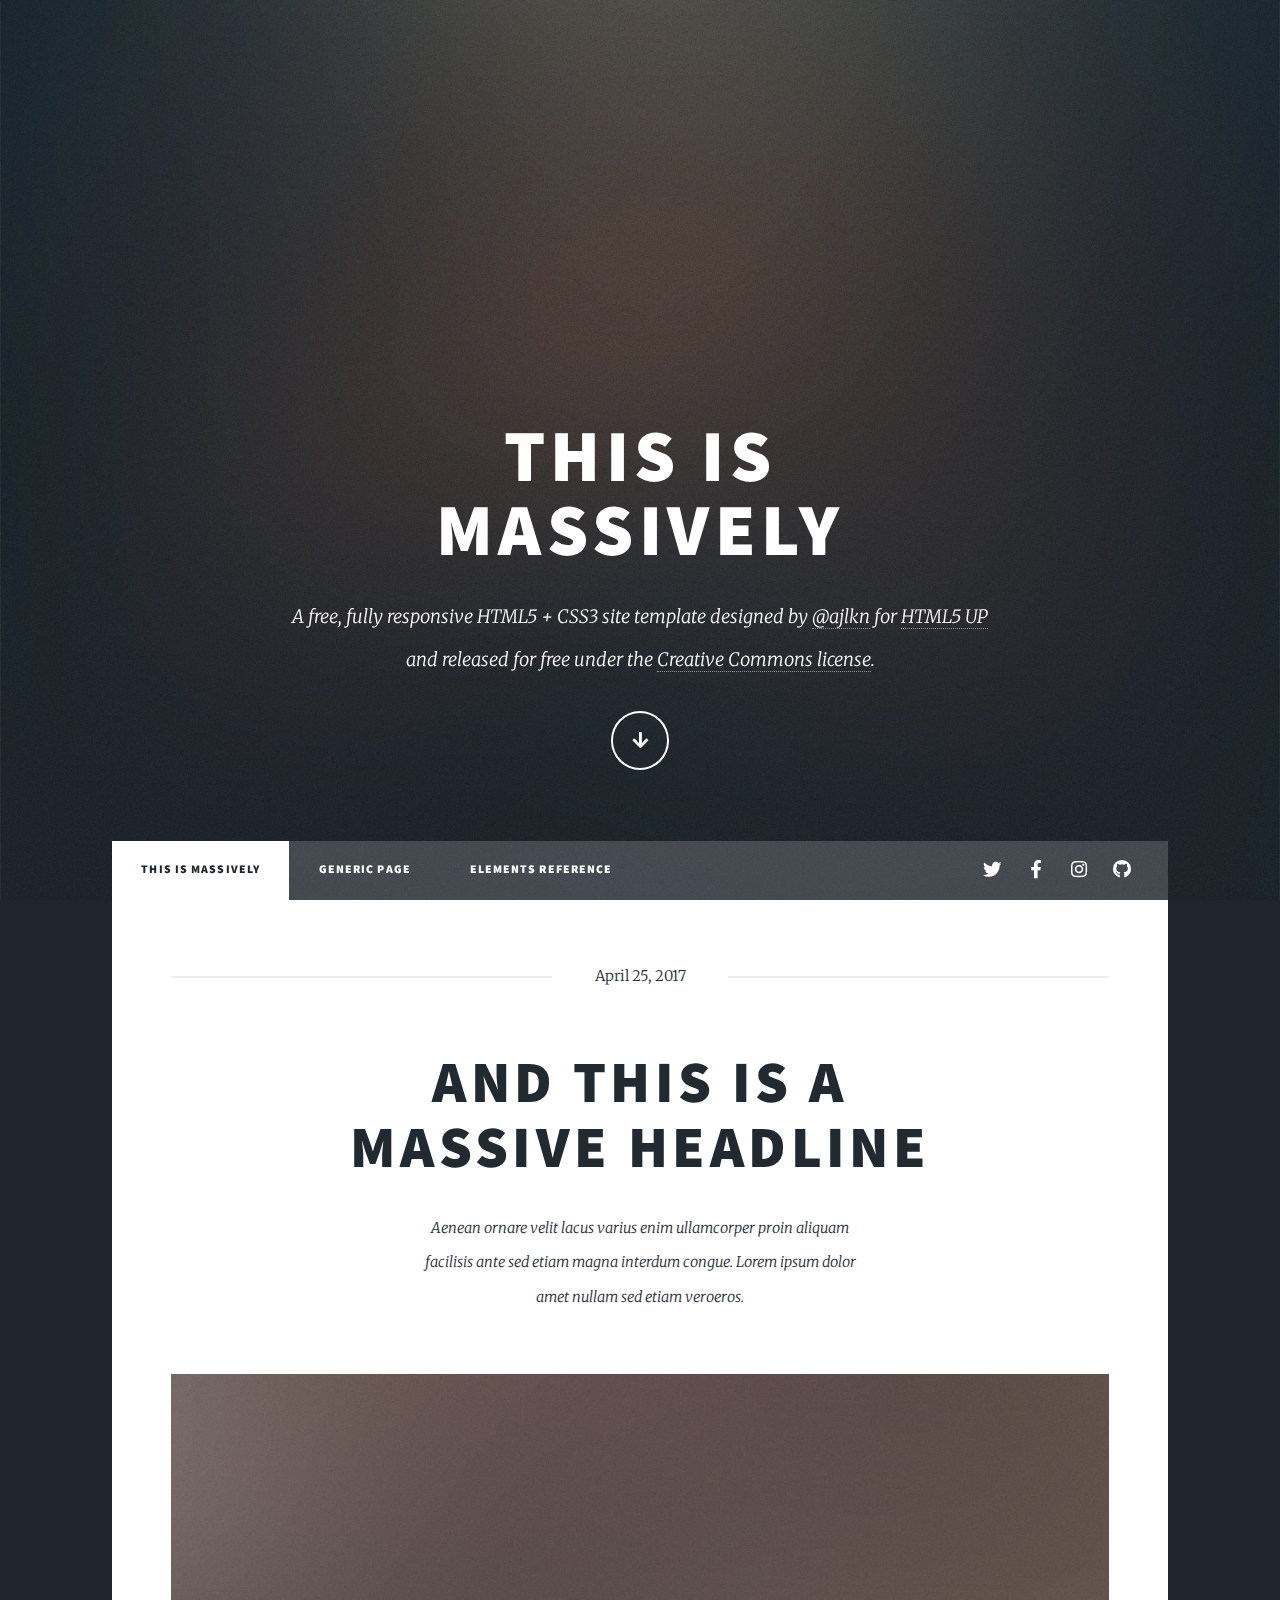
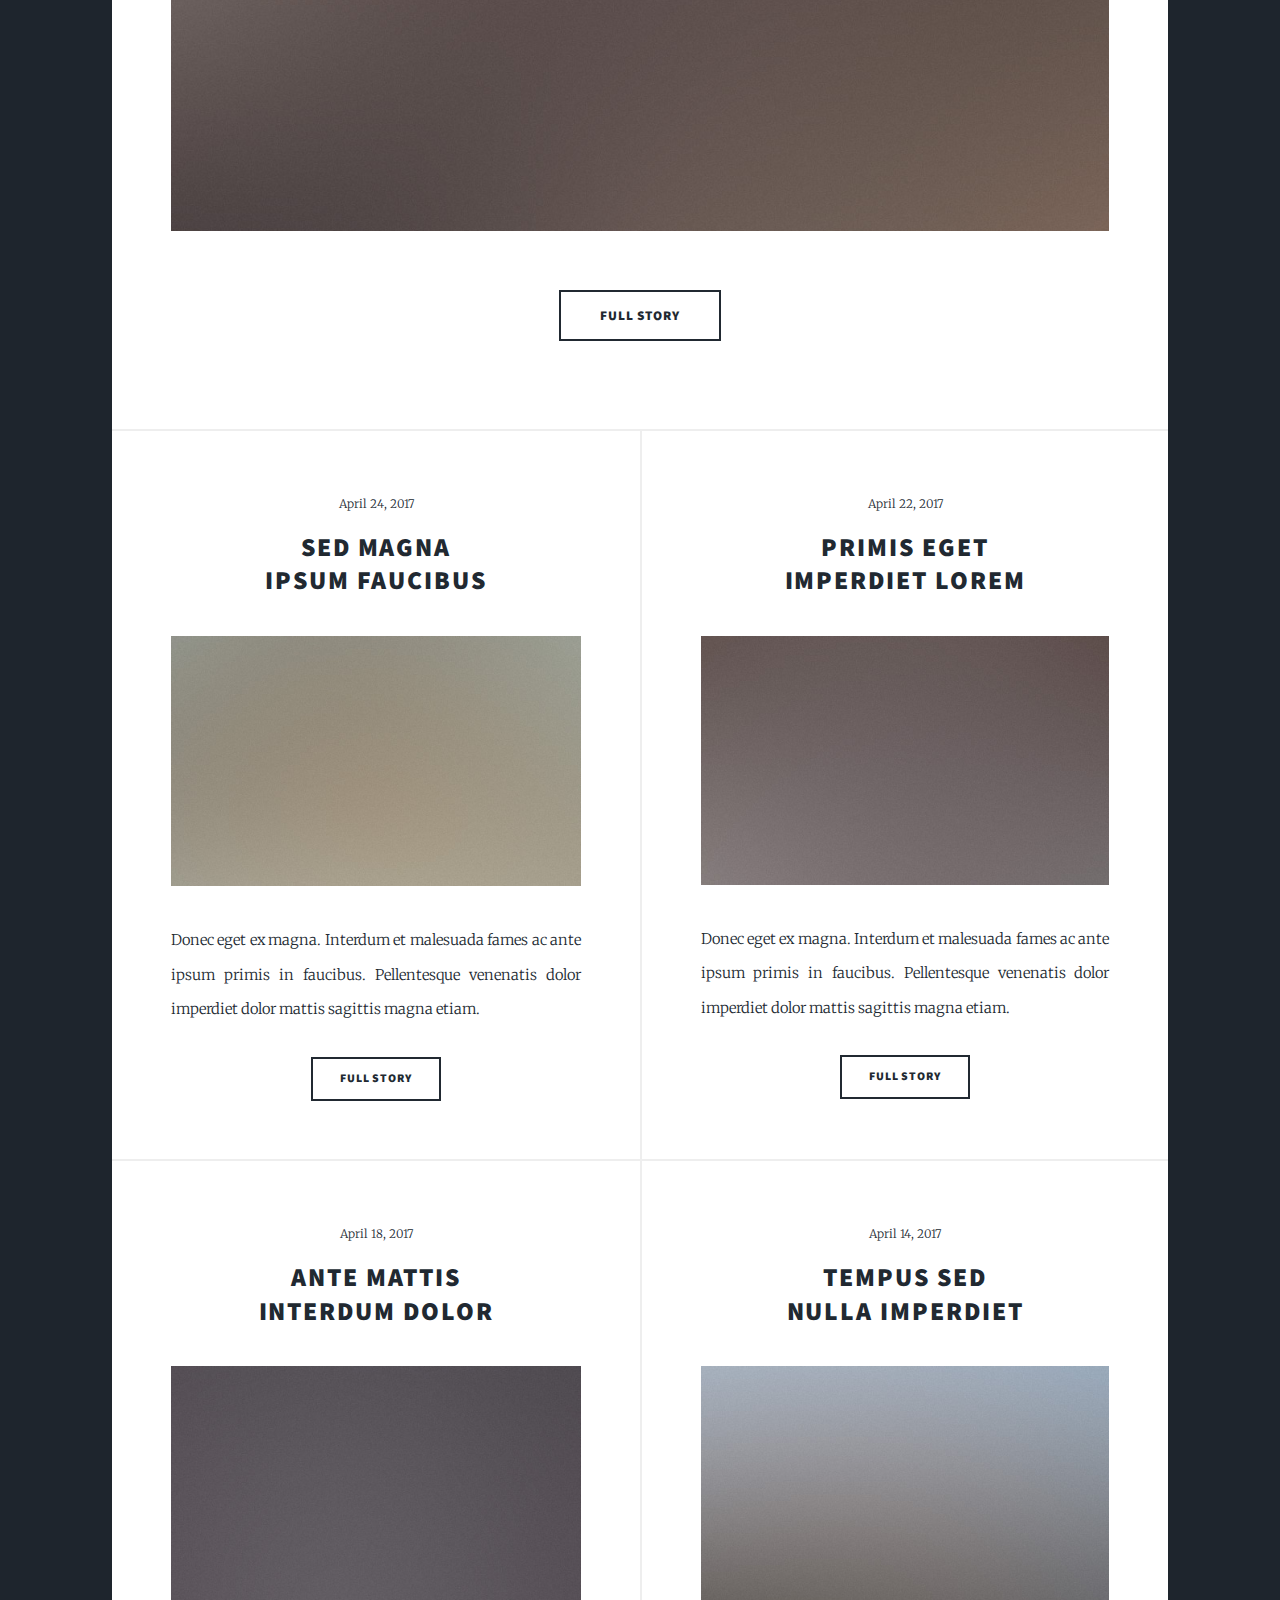
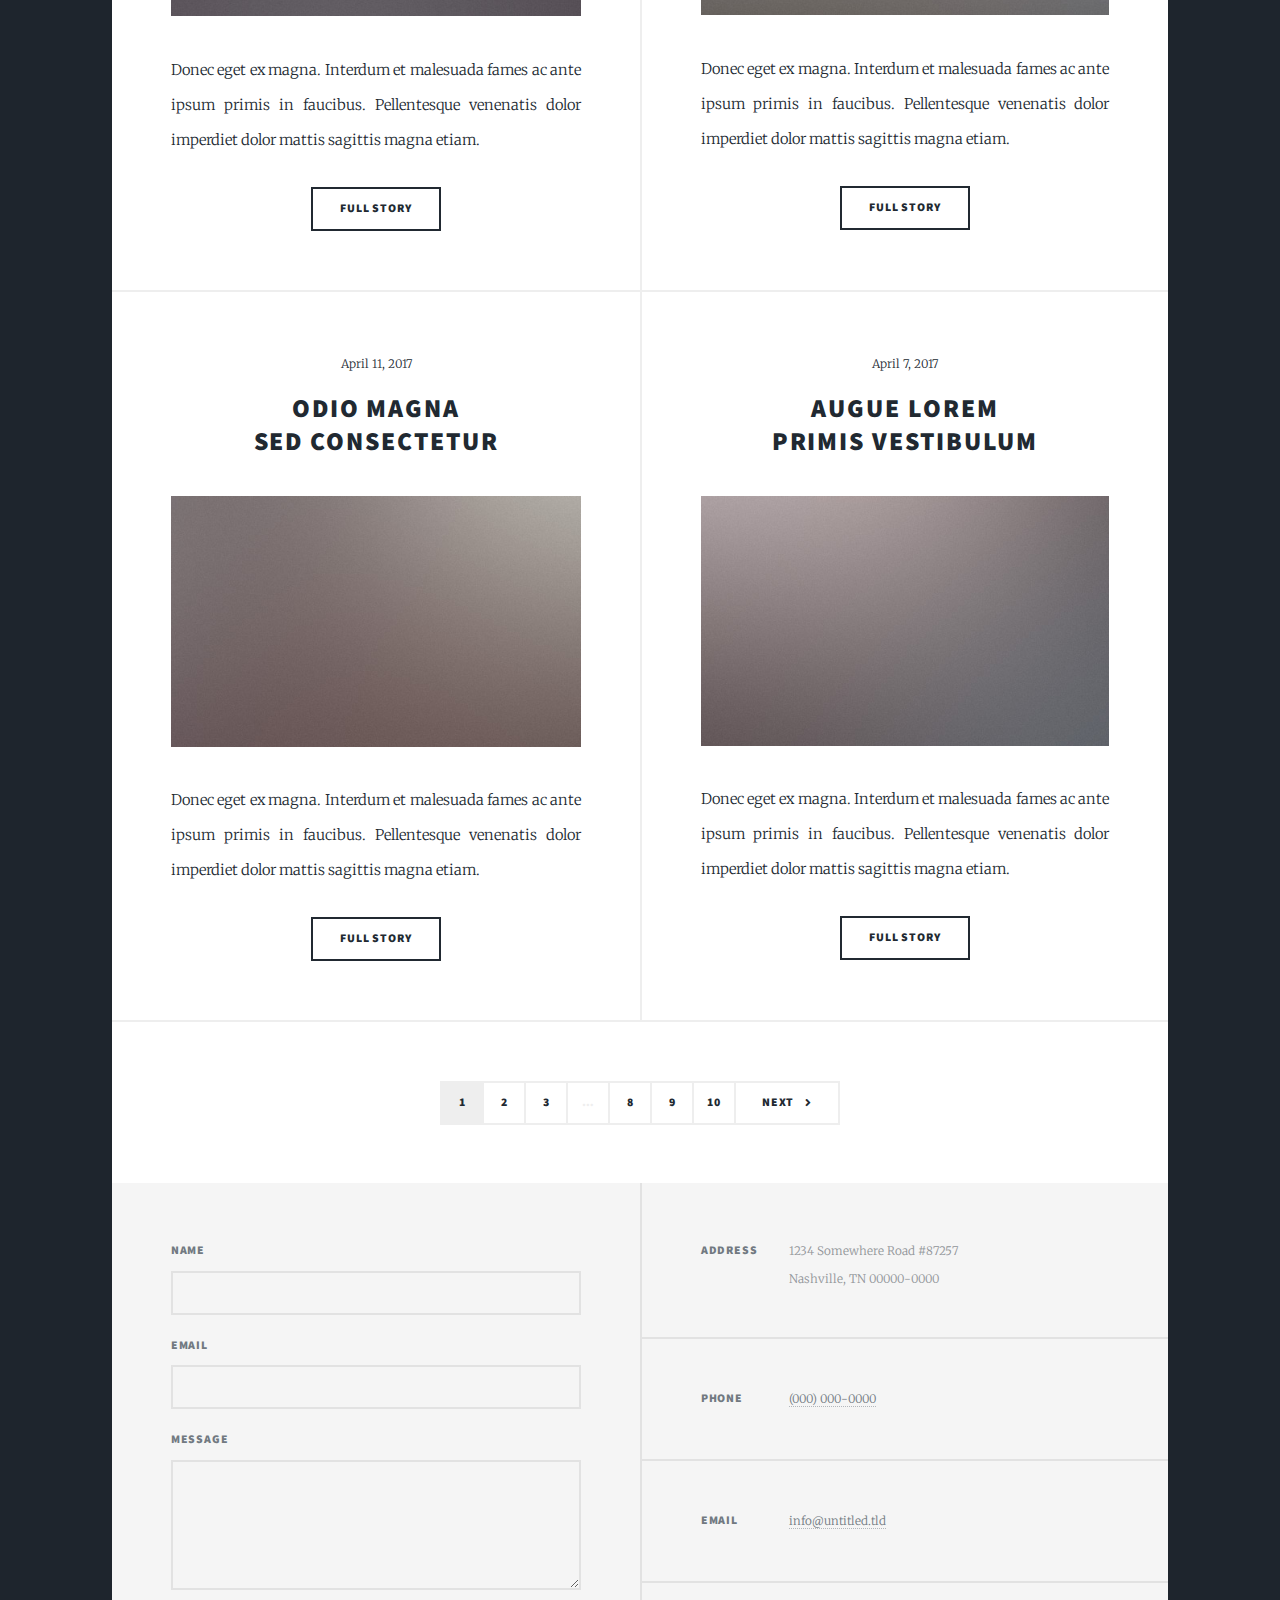
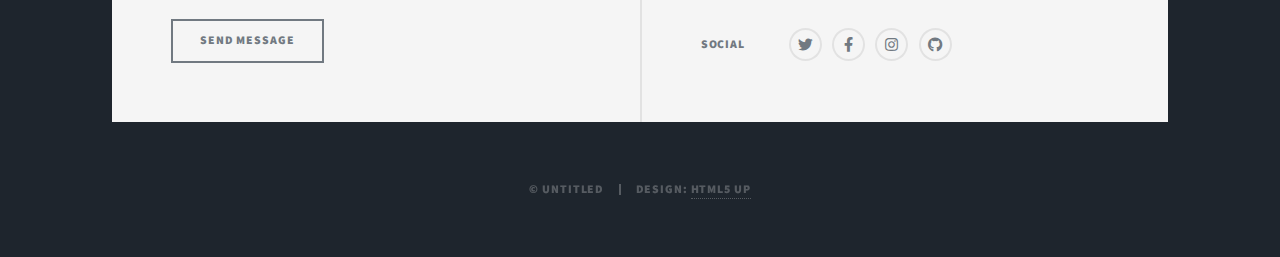
==== index.html @ 05b98ac4 "first commit" ====
<!DOCTYPE HTML>
<!--
	Massively by HTML5 UP
	html5up.net | @ajlkn
	Free for personal and commercial use under the CCA 3.0 license (html5up.net/license)
-->
<html>
	<head>
		<title>Massively by HTML5 UP</title>
		<meta charset="utf-8" />
		<meta name="viewport" content="width=device-width, initial-scale=1, user-scalable=no" />
		<link rel="stylesheet" href="assets/css/main.css" />
		<noscript><link rel="stylesheet" href="assets/css/noscript.css" /></noscript>
	</head>
	<body class="is-preload">

		<!-- Wrapper -->
			<div id="wrapper" class="fade-in">

				<!-- Intro -->
					<div id="intro">
						<h1>This is<br />
						Massively</h1>
						<p>A free, fully responsive HTML5 + CSS3 site template designed by <a href="https://twitter.com/ajlkn">@ajlkn</a> for <a href="https://html5up.net">HTML5 UP</a><br />
						and released for free under the <a href="https://html5up.net/license">Creative Commons license</a>.</p>
						<ul class="actions">
							<li><a href="#header" class="button icon solid solo fa-arrow-down scrolly">Continue</a></li>
						</ul>
					</div>

				<!-- Header -->
					<header id="header">
						<a href="index.html" class="logo">Massively</a>
					</header>

				<!-- Nav -->
					<nav id="nav">
						<ul class="links">
							<li class="active"><a href="index.html">This is Massively</a></li>
							<li><a href="generic.html">Generic Page</a></li>
							<li><a href="elements.html">Elements Reference</a></li>
						</ul>
						<ul class="icons">
							<li><a href="#" class="icon brands fa-twitter"><span class="label">Twitter</span></a></li>
							<li><a href="#" class="icon brands fa-facebook-f"><span class="label">Facebook</span></a></li>
							<li><a href="#" class="icon brands fa-instagram"><span class="label">Instagram</span></a></li>
							<li><a href="#" class="icon brands fa-github"><span class="label">GitHub</span></a></li>
						</ul>
					</nav>

				<!-- Main -->
					<div id="main">

						<!-- Featured Post -->
							<article class="post featured">
								<header class="major">
									<span class="date">April 25, 2017</span>
									<h2><a href="#">And this is a<br />
									massive headline</a></h2>
									<p>Aenean ornare velit lacus varius enim ullamcorper proin aliquam<br />
									facilisis ante sed etiam magna interdum congue. Lorem ipsum dolor<br />
									amet nullam sed etiam veroeros.</p>
								</header>
								<a href="#" class="image main"><img src="images/pic01.jpg" alt="" /></a>
								<ul class="actions special">
									<li><a href="#" class="button large">Full Story</a></li>
								</ul>
							</article>

						<!-- Posts -->
							<section class="posts">
								<article>
									<header>
										<span class="date">April 24, 2017</span>
										<h2><a href="#">Sed magna<br />
										ipsum faucibus</a></h2>
									</header>
									<a href="#" class="image fit"><img src="images/pic02.jpg" alt="" /></a>
									<p>Donec eget ex magna. Interdum et malesuada fames ac ante ipsum primis in faucibus. Pellentesque venenatis dolor imperdiet dolor mattis sagittis magna etiam.</p>
									<ul class="actions special">
										<li><a href="#" class="button">Full Story</a></li>
									</ul>
								</article>
								<article>
									<header>
										<span class="date">April 22, 2017</span>
										<h2><a href="#">Primis eget<br />
										imperdiet lorem</a></h2>
									</header>
									<a href="#" class="image fit"><img src="images/pic03.jpg" alt="" /></a>
									<p>Donec eget ex magna. Interdum et malesuada fames ac ante ipsum primis in faucibus. Pellentesque venenatis dolor imperdiet dolor mattis sagittis magna etiam.</p>
									<ul class="actions special">
										<li><a href="#" class="button">Full Story</a></li>
									</ul>
								</article>
								<article>
									<header>
										<span class="date">April 18, 2017</span>
										<h2><a href="#">Ante mattis<br />
										interdum dolor</a></h2>
									</header>
									<a href="#" class="image fit"><img src="images/pic04.jpg" alt="" /></a>
									<p>Donec eget ex magna. Interdum et malesuada fames ac ante ipsum primis in faucibus. Pellentesque venenatis dolor imperdiet dolor mattis sagittis magna etiam.</p>
									<ul class="actions special">
										<li><a href="#" class="button">Full Story</a></li>
									</ul>
								</article>
								<article>
									<header>
										<span class="date">April 14, 2017</span>
										<h2><a href="#">Tempus sed<br />
										nulla imperdiet</a></h2>
									</header>
									<a href="#" class="image fit"><img src="images/pic05.jpg" alt="" /></a>
									<p>Donec eget ex magna. Interdum et malesuada fames ac ante ipsum primis in faucibus. Pellentesque venenatis dolor imperdiet dolor mattis sagittis magna etiam.</p>
									<ul class="actions special">
										<li><a href="#" class="button">Full Story</a></li>
									</ul>
								</article>
								<article>
									<header>
										<span class="date">April 11, 2017</span>
										<h2><a href="#">Odio magna<br />
										sed consectetur</a></h2>
									</header>
									<a href="#" class="image fit"><img src="images/pic06.jpg" alt="" /></a>
									<p>Donec eget ex magna. Interdum et malesuada fames ac ante ipsum primis in faucibus. Pellentesque venenatis dolor imperdiet dolor mattis sagittis magna etiam.</p>
									<ul class="actions special">
										<li><a href="#" class="button">Full Story</a></li>
									</ul>
								</article>
								<article>
									<header>
										<span class="date">April 7, 2017</span>
										<h2><a href="#">Augue lorem<br />
										primis vestibulum</a></h2>
									</header>
									<a href="#" class="image fit"><img src="images/pic07.jpg" alt="" /></a>
									<p>Donec eget ex magna. Interdum et malesuada fames ac ante ipsum primis in faucibus. Pellentesque venenatis dolor imperdiet dolor mattis sagittis magna etiam.</p>
									<ul class="actions special">
										<li><a href="#" class="button">Full Story</a></li>
									</ul>
								</article>
							</section>

						<!-- Footer -->
							<footer>
								<div class="pagination">
									<!--<a href="#" class="previous">Prev</a>-->
									<a href="#" class="page active">1</a>
									<a href="#" class="page">2</a>
									<a href="#" class="page">3</a>
									<span class="extra">&hellip;</span>
									<a href="#" class="page">8</a>
									<a href="#" class="page">9</a>
									<a href="#" class="page">10</a>
									<a href="#" class="next">Next</a>
								</div>
							</footer>

					</div>

				<!-- Footer -->
					<footer id="footer">
						<section>
							<form method="post" action="#">
								<div class="fields">
									<div class="field">
										<label for="name">Name</label>
										<input type="text" name="name" id="name" />
									</div>
									<div class="field">
										<label for="email">Email</label>
										<input type="text" name="email" id="email" />
									</div>
									<div class="field">
										<label for="message">Message</label>
										<textarea name="message" id="message" rows="3"></textarea>
									</div>
								</div>
								<ul class="actions">
									<li><input type="submit" value="Send Message" /></li>
								</ul>
							</form>
						</section>
						<section class="split contact">
							<section class="alt">
								<h3>Address</h3>
								<p>1234 Somewhere Road #87257<br />
								Nashville, TN 00000-0000</p>
							</section>
							<section>
								<h3>Phone</h3>
								<p><a href="#">(000) 000-0000</a></p>
							</section>
							<section>
								<h3>Email</h3>
								<p><a href="#">info@untitled.tld</a></p>
							</section>
							<section>
								<h3>Social</h3>
								<ul class="icons alt">
									<li><a href="#" class="icon brands alt fa-twitter"><span class="label">Twitter</span></a></li>
									<li><a href="#" class="icon brands alt fa-facebook-f"><span class="label">Facebook</span></a></li>
									<li><a href="#" class="icon brands alt fa-instagram"><span class="label">Instagram</span></a></li>
									<li><a href="#" class="icon brands alt fa-github"><span class="label">GitHub</span></a></li>
								</ul>
							</section>
						</section>
					</footer>

				<!-- Copyright -->
					<div id="copyright">
						<ul><li>&copy; Untitled</li><li>Design: <a href="https://html5up.net">HTML5 UP</a></li></ul>
					</div>

			</div>

		<!-- Scripts -->
			<script src="assets/js/jquery.min.js"></script>
			<script src="assets/js/jquery.scrollex.min.js"></script>
			<script src="assets/js/jquery.scrolly.min.js"></script>
			<script src="assets/js/browser.min.js"></script>
			<script src="assets/js/breakpoints.min.js"></script>
			<script src="assets/js/util.js"></script>
			<script src="assets/js/main.js"></script>

	</body>
</html>
---- assets/css/main.css ----
@import url(fontawesome-all.min.css);
@import url("https://fonts.googleapis.com/css?family=Merriweather:300,700,300italic,700italic|Source+Sans+Pro:900");

/*
	Massively by HTML5 UP
	html5up.net | @ajlkn
	Free for personal and commercial use under the CCA 3.0 license (html5up.net/license)
*/

html, body, div, span, applet, object,
iframe, h1, h2, h3, h4, h5, h6, p, blockquote,
pre, a, abbr, acronym, address, big, cite,
code, del, dfn, em, img, ins, kbd, q, s, samp,
small, strike, strong, sub, sup, tt, var, b,
u, i, center, dl, dt, dd, ol, ul, li, fieldset,
form, label, legend, table, caption, tbody,
tfoot, thead, tr, th, td, article, aside,
canvas, details, embed, figure, figcaption,
footer, header, hgroup, menu, nav, output, ruby,
section, summary, time, mark, audio, video {
	margin: 0;
	padding: 0;
	border: 0;
	font-size: 100%;
	font: inherit;
	vertical-align: baseline;}

article, aside, details, figcaption, figure,
footer, header, hgroup, menu, nav, section {
	display: block;}

body {
	line-height: 1;
}

ol, ul {
	list-style: none;
}

blockquote, q {
	quotes: none;
}

	blockquote:before, blockquote:after, q:before, q:after {
		content: '';
		content: none;
	}

table {
	border-collapse: collapse;
	border-spacing: 0;
}

body {
	-webkit-text-size-adjust: none;
}

mark {
	background-color: transparent;
	color: inherit;
}

input::-moz-focus-inner {
	border: 0;
	padding: 0;
}

input, select, textarea {
	-moz-appearance: none;
	-webkit-appearance: none;
	-ms-appearance: none;
	appearance: none;
}

/* Basic */

	@-ms-viewport {
		width: device-width;
	}

	body {
		-ms-overflow-style: scrollbar;
	}

	@media screen and (max-width: 480px) {

		html, body {
			min-width: 320px;
		}

	}

	html {
		box-sizing: border-box;
	}

	*, *:before, *:after {
		box-sizing: inherit;
	}

	body {
		background-color: #1e252d;
	}

		body.is-preload *, body.is-preload *:before, body.is-preload *:after {
			-moz-animation: none !important;
			-webkit-animation: none !important;
			-ms-animation: none !important;
			animation: none !important;
			-moz-transition: none !important;
			-webkit-transition: none !important;
			-ms-transition: none !important;
			transition: none !important;
		}

/* Type */

	html {
		font-size: 16pt;
	}

		@media screen and (max-width: 1680px) {

			html {
				font-size: 12pt;
			}

		}

		@media screen and (max-width: 1280px) {

			html {
				font-size: 11pt;
			}

		}

		@media screen and (max-width: 360px) {

			html {
				font-size: 10pt;
			}

		}

	body {
		color: #212931;
	}

	body, input, select, textarea {
		font-family: "Merriweather", Georgia, serif;
		font-weight: 300;
		font-size: 1rem;
		line-height: 2.375;
	}

	a {
		-moz-transition: color 0.2s ease-in-out, background-color 0.2s ease-in-out, border-color 0.2s ease-in-out, box-shadow 0.2s ease-in-out;
		-webkit-transition: color 0.2s ease-in-out, background-color 0.2s ease-in-out, border-color 0.2s ease-in-out, box-shadow 0.2s ease-in-out;
		-ms-transition: color 0.2s ease-in-out, background-color 0.2s ease-in-out, border-color 0.2s ease-in-out, box-shadow 0.2s ease-in-out;
		transition: color 0.2s ease-in-out, background-color 0.2s ease-in-out, border-color 0.2s ease-in-out, box-shadow 0.2s ease-in-out;
		border-bottom: dotted 1px;
		text-decoration: none;
	}

		a:hover {
			border-bottom-color: transparent;
		}

	strong, b {
		font-weight: 600;
	}

	em, i {
		font-style: italic;
	}

	p {
		text-align: justify;
		margin: 0 0 2rem 0;
	}

	h1, h2, h3, h4, h5, h6 {
		font-family: "Source Sans Pro", Helvetica, sans-serif;
		font-weight: 900;
		line-height: 1.5;
		letter-spacing: 0.075em;
		text-transform: uppercase;
		margin: 0 0 1rem 0;
	}

		h1 a, h2 a, h3 a, h4 a, h5 a, h6 a {
			border-bottom: 0;
			color: inherit;
			text-decoration: none;
		}

	h1 {
		font-size: 4rem;
		line-height: 1.1;
		margin: 0 0 2rem 0;
	}

	h2 {
		font-size: 1.75rem;
		line-height: 1.3;
		margin: 0 0 1.5rem 0;
	}

	h3 {
		font-size: 1.25rem;
		margin: 0 0 1.5rem 0;
	}

	h4 {
		font-size: 1rem;
	}

	h5 {
		font-size: 0.9rem;
	}

	h6 {
		font-size: 0.8rem;
	}

	sub {
		font-size: 0.8rem;
		position: relative;
		top: 0.5rem;
	}

	sup {
		font-size: 0.8rem;
		position: relative;
		top: -0.5rem;
	}

	blockquote {
		border-left: solid 4px;
		font-style: italic;
		margin: 0 0 2rem 0;
		padding: 0.5rem 0 0.5rem 2rem;
	}

	code {
		border: solid 2px;
		font-family: "Courier New", monospace;
		font-size: 0.9rem;
		margin: 0 0.25rem;
		padding: 0.25rem 0.65rem;
	}

	pre {
		-webkit-overflow-scrolling: touch;
		font-family: "Courier New", monospace;
		font-size: 0.9rem;
		margin: 0 0 2rem 0;
	}

		pre code {
			display: block;
			line-height: 1.75;
			padding: 1rem 1.5rem;
			overflow-x: auto;
		}

	hr {
		border: 0;
		border-bottom: solid 2px;
		margin: 3rem 0;
	}

		hr.major {
			margin: 5rem 0;
		}

	.align-left {
		text-align: left;
	}

	.align-center {
		text-align: center;
	}

	.align-right {
		text-align: right;
	}

	input, select, textarea {
		color: #212931;
	}

	a {
		color: #212931;
		border-bottom-color: rgba(33, 41, 49, 0.5);
	}

		a:hover {
			border-bottom-color: transparent;
			color: #18bfef !important;
		}

	strong, b {
		color: #212931;
	}

	h1, h2, h3, h4, h5, h6 {
		color: #212931;
	}

	blockquote {
		border-left-color: #eeeeee;
	}

	code {
		background: rgba(220, 220, 220, 0.25);
		border-color: #eeeeee;
	}

	hr {
		border-bottom-color: #eeeeee;
	}

/* Row */

	.row {
		display: flex;
		flex-wrap: wrap;
		box-sizing: border-box;
		align-items: stretch;
	}

		.row > * {
			box-sizing: border-box;
		}

		.row.gtr-uniform > * > :last-child {
			margin-bottom: 0;
		}

		.row.aln-left {
			justify-content: flex-start;
		}

		.row.aln-center {
			justify-content: center;
		}

		.row.aln-right {
			justify-content: flex-end;
		}

		.row.aln-top {
			align-items: flex-start;
		}

		.row.aln-middle {
			align-items: center;
		}

		.row.aln-bottom {
			align-items: flex-end;
		}

		.row > .imp {
			order: -1;
		}

		.row > .col-1 {
			width: 8.33333%;
		}

		.row > .off-1 {
			margin-left: 8.33333%;
		}

		.row > .col-2 {
			width: 16.66667%;
		}

		.row > .off-2 {
			margin-left: 16.66667%;
		}

		.row > .col-3 {
			width: 25%;
		}

		.row > .off-3 {
			margin-left: 25%;
		}

		.row > .col-4 {
			width: 33.33333%;
		}

		.row > .off-4 {
			margin-left: 33.33333%;
		}

		.row > .col-5 {
			width: 41.66667%;
		}

		.row > .off-5 {
			margin-left: 41.66667%;
		}

		.row > .col-6 {
			width: 50%;
		}

		.row > .off-6 {
			margin-left: 50%;
		}

		.row > .col-7 {
			width: 58.33333%;
		}

		.row > .off-7 {
			margin-left: 58.33333%;
		}

		.row > .col-8 {
			width: 66.66667%;
		}

		.row > .off-8 {
			margin-left: 66.66667%;
		}

		.row > .col-9 {
			width: 75%;
		}

		.row > .off-9 {
			margin-left: 75%;
		}

		.row > .col-10 {
			width: 83.33333%;
		}

		.row > .off-10 {
			margin-left: 83.33333%;
		}

		.row > .col-11 {
			width: 91.66667%;
		}

		.row > .off-11 {
			margin-left: 91.66667%;
		}

		.row > .col-12 {
			width: 100%;
		}

		.row > .off-12 {
			margin-left: 100%;
		}

		.row.gtr-0 {
			margin-top: 0;
			margin-left: 0rem;
		}

			.row.gtr-0 > * {
				padding: 0 0 0 0rem;
			}

			.row.gtr-0.gtr-uniform {
				margin-top: 0rem;
			}

				.row.gtr-0.gtr-uniform > * {
					padding-top: 0rem;
				}

		.row.gtr-25 {
			margin-top: 0;
			margin-left: -0.375rem;
		}

			.row.gtr-25 > * {
				padding: 0 0 0 0.375rem;
			}

			.row.gtr-25.gtr-uniform {
				margin-top: -0.375rem;
			}

				.row.gtr-25.gtr-uniform > * {
					padding-top: 0.375rem;
				}

		.row.gtr-50 {
			margin-top: 0;
			margin-left: -0.75rem;
		}

			.row.gtr-50 > * {
				padding: 0 0 0 0.75rem;
			}

			.row.gtr-50.gtr-uniform {
				margin-top: -0.75rem;
			}

				.row.gtr-50.gtr-uniform > * {
					padding-top: 0.75rem;
				}

		.row {
			margin-top: 0;
			margin-left: -1.5rem;
		}

			.row > * {
				padding: 0 0 0 1.5rem;
			}

			.row.gtr-uniform {
				margin-top: -1.5rem;
			}

				.row.gtr-uniform > * {
					padding-top: 1.5rem;
				}

		.row.gtr-150 {
			margin-top: 0;
			margin-left: -2.25rem;
		}

			.row.gtr-150 > * {
				padding: 0 0 0 2.25rem;
			}

			.row.gtr-150.gtr-uniform {
				margin-top: -2.25rem;
			}

				.row.gtr-150.gtr-uniform > * {
					padding-top: 2.25rem;
				}

		.row.gtr-200 {
			margin-top: 0;
			margin-left: -3rem;
		}

			.row.gtr-200 > * {
				padding: 0 0 0 3rem;
			}

			.row.gtr-200.gtr-uniform {
				margin-top: -3rem;
			}

				.row.gtr-200.gtr-uniform > * {
					padding-top: 3rem;
				}

		@media screen and (max-width: 1680px) {

			.row {
				display: flex;
				flex-wrap: wrap;
				box-sizing: border-box;
				align-items: stretch;
			}

				.row > * {
					box-sizing: border-box;
				}

				.row.gtr-uniform > * > :last-child {
					margin-bottom: 0;
				}

				.row.aln-left {
					justify-content: flex-start;
				}

				.row.aln-center {
					justify-content: center;
				}

				.row.aln-right {
					justify-content: flex-end;
				}

				.row.aln-top {
					align-items: flex-start;
				}

				.row.aln-middle {
					align-items: center;
				}

				.row.aln-bottom {
					align-items: flex-end;
				}

				.row > .imp-xlarge {
					order: -1;
				}

				.row > .col-1-xlarge {
					width: 8.33333%;
				}

				.row > .off-1-xlarge {
					margin-left: 8.33333%;
				}

				.row > .col-2-xlarge {
					width: 16.66667%;
				}

				.row > .off-2-xlarge {
					margin-left: 16.66667%;
				}

				.row > .col-3-xlarge {
					width: 25%;
				}

				.row > .off-3-xlarge {
					margin-left: 25%;
				}

				.row > .col-4-xlarge {
					width: 33.33333%;
				}

				.row > .off-4-xlarge {
					margin-left: 33.33333%;
				}

				.row > .col-5-xlarge {
					width: 41.66667%;
				}

				.row > .off-5-xlarge {
					margin-left: 41.66667%;
				}

				.row > .col-6-xlarge {
					width: 50%;
				}

				.row > .off-6-xlarge {
					margin-left: 50%;
				}

				.row > .col-7-xlarge {
					width: 58.33333%;
				}

				.row > .off-7-xlarge {
					margin-left: 58.33333%;
				}

				.row > .col-8-xlarge {
					width: 66.66667%;
				}

				.row > .off-8-xlarge {
					margin-left: 66.66667%;
				}

				.row > .col-9-xlarge {
					width: 75%;
				}

				.row > .off-9-xlarge {
					margin-left: 75%;
				}

				.row > .col-10-xlarge {
					width: 83.33333%;
				}

				.row > .off-10-xlarge {
					margin-left: 83.33333%;
				}

				.row > .col-11-xlarge {
					width: 91.66667%;
				}

				.row > .off-11-xlarge {
					margin-left: 91.66667%;
				}

				.row > .col-12-xlarge {
					width: 100%;
				}

				.row > .off-12-xlarge {
					margin-left: 100%;
				}

				.row.gtr-0 {
					margin-top: 0;
					margin-left: 0rem;
				}

					.row.gtr-0 > * {
						padding: 0 0 0 0rem;
					}

					.row.gtr-0.gtr-uniform {
						margin-top: 0rem;
					}

						.row.gtr-0.gtr-uniform > * {
							padding-top: 0rem;
						}

				.row.gtr-25 {
					margin-top: 0;
					margin-left: -0.375rem;
				}

					.row.gtr-25 > * {
						padding: 0 0 0 0.375rem;
					}

					.row.gtr-25.gtr-uniform {
						margin-top: -0.375rem;
					}

						.row.gtr-25.gtr-uniform > * {
							padding-top: 0.375rem;
						}

				.row.gtr-50 {
					margin-top: 0;
					margin-left: -0.75rem;
				}

					.row.gtr-50 > * {
						padding: 0 0 0 0.75rem;
					}

					.row.gtr-50.gtr-uniform {
						margin-top: -0.75rem;
					}

						.row.gtr-50.gtr-uniform > * {
							padding-top: 0.75rem;
						}

				.row {
					margin-top: 0;
					margin-left: -1.5rem;
				}

					.row > * {
						padding: 0 0 0 1.5rem;
					}

					.row.gtr-uniform {
						margin-top: -1.5rem;
					}

						.row.gtr-uniform > * {
							padding-top: 1.5rem;
						}

				.row.gtr-150 {
					margin-top: 0;
					margin-left: -2.25rem;
				}

					.row.gtr-150 > * {
						padding: 0 0 0 2.25rem;
					}

					.row.gtr-150.gtr-uniform {
						margin-top: -2.25rem;
					}

						.row.gtr-150.gtr-uniform > * {
							padding-top: 2.25rem;
						}

				.row.gtr-200 {
					margin-top: 0;
					margin-left: -3rem;
				}

					.row.gtr-200 > * {
						padding: 0 0 0 3rem;
					}

					.row.gtr-200.gtr-uniform {
						margin-top: -3rem;
					}

						.row.gtr-200.gtr-uniform > * {
							padding-top: 3rem;
						}

		}

		@media screen and (max-width: 1280px) {

			.row {
				display: flex;
				flex-wrap: wrap;
				box-sizing: border-box;
				align-items: stretch;
			}

				.row > * {
					box-sizing: border-box;
				}

				.row.gtr-uniform > * > :last-child {
					margin-bottom: 0;
				}

				.row.aln-left {
					justify-content: flex-start;
				}

				.row.aln-center {
					justify-content: center;
				}

				.row.aln-right {
					justify-content: flex-end;
				}

				.row.aln-top {
					align-items: flex-start;
				}

				.row.aln-middle {
					align-items: center;
				}

				.row.aln-bottom {
					align-items: flex-end;
				}

				.row > .imp-large {
					order: -1;
				}

				.row > .col-1-large {
					width: 8.33333%;
				}

				.row > .off-1-large {
					margin-left: 8.33333%;
				}

				.row > .col-2-large {
					width: 16.66667%;
				}

				.row > .off-2-large {
					margin-left: 16.66667%;
				}

				.row > .col-3-large {
					width: 25%;
				}

				.row > .off-3-large {
					margin-left: 25%;
				}

				.row > .col-4-large {
					width: 33.33333%;
				}

				.row > .off-4-large {
					margin-left: 33.33333%;
				}

				.row > .col-5-large {
					width: 41.66667%;
				}

				.row > .off-5-large {
					margin-left: 41.66667%;
				}

				.row > .col-6-large {
					width: 50%;
				}

				.row > .off-6-large {
					margin-left: 50%;
				}

				.row > .col-7-large {
					width: 58.33333%;
				}

				.row > .off-7-large {
					margin-left: 58.33333%;
				}

				.row > .col-8-large {
					width: 66.66667%;
				}

				.row > .off-8-large {
					margin-left: 66.66667%;
				}

				.row > .col-9-large {
					width: 75%;
				}

				.row > .off-9-large {
					margin-left: 75%;
				}

				.row > .col-10-large {
					width: 83.33333%;
				}

				.row > .off-10-large {
					margin-left: 83.33333%;
				}

				.row > .col-11-large {
					width: 91.66667%;
				}

				.row > .off-11-large {
					margin-left: 91.66667%;
				}

				.row > .col-12-large {
					width: 100%;
				}

				.row > .off-12-large {
					margin-left: 100%;
				}

				.row.gtr-0 {
					margin-top: 0;
					margin-left: 0rem;
				}

					.row.gtr-0 > * {
						padding: 0 0 0 0rem;
					}

					.row.gtr-0.gtr-uniform {
						margin-top: 0rem;
					}

						.row.gtr-0.gtr-uniform > * {
							padding-top: 0rem;
						}

				.row.gtr-25 {
					margin-top: 0;
					margin-left: -0.375rem;
				}

					.row.gtr-25 > * {
						padding: 0 0 0 0.375rem;
					}

					.row.gtr-25.gtr-uniform {
						margin-top: -0.375rem;
					}

						.row.gtr-25.gtr-uniform > * {
							padding-top: 0.375rem;
						}

				.row.gtr-50 {
					margin-top: 0;
					margin-left: -0.75rem;
				}

					.row.gtr-50 > * {
						padding: 0 0 0 0.75rem;
					}

					.row.gtr-50.gtr-uniform {
						margin-top: -0.75rem;
					}

						.row.gtr-50.gtr-uniform > * {
							padding-top: 0.75rem;
						}

				.row {
					margin-top: 0;
					margin-left: -1.5rem;
				}

					.row > * {
						padding: 0 0 0 1.5rem;
					}

					.row.gtr-uniform {
						margin-top: -1.5rem;
					}

						.row.gtr-uniform > * {
							padding-top: 1.5rem;
						}

				.row.gtr-150 {
					margin-top: 0;
					margin-left: -2.25rem;
				}

					.row.gtr-150 > * {
						padding: 0 0 0 2.25rem;
					}

					.row.gtr-150.gtr-uniform {
						margin-top: -2.25rem;
					}

						.row.gtr-150.gtr-uniform > * {
							padding-top: 2.25rem;
						}

				.row.gtr-200 {
					margin-top: 0;
					margin-left: -3rem;
				}

					.row.gtr-200 > * {
						padding: 0 0 0 3rem;
					}

					.row.gtr-200.gtr-uniform {
						margin-top: -3rem;
					}

						.row.gtr-200.gtr-uniform > * {
							padding-top: 3rem;
						}

		}

		@media screen and (max-width: 980px) {

			.row {
				display: flex;
				flex-wrap: wrap;
				box-sizing: border-box;
				align-items: stretch;
			}

				.row > * {
					box-sizing: border-box;
				}

				.row.gtr-uniform > * > :last-child {
					margin-bottom: 0;
				}

				.row.aln-left {
					justify-content: flex-start;
				}

				.row.aln-center {
					justify-content: center;
				}

				.row.aln-right {
					justify-content: flex-end;
				}

				.row.aln-top {
					align-items: flex-start;
				}

				.row.aln-middle {
					align-items: center;
				}

				.row.aln-bottom {
					align-items: flex-end;
				}

				.row > .imp-medium {
					order: -1;
				}

				.row > .col-1-medium {
					width: 8.33333%;
				}

				.row > .off-1-medium {
					margin-left: 8.33333%;
				}

				.row > .col-2-medium {
					width: 16.66667%;
				}

				.row > .off-2-medium {
					margin-left: 16.66667%;
				}

				.row > .col-3-medium {
					width: 25%;
				}

				.row > .off-3-medium {
					margin-left: 25%;
				}

				.row > .col-4-medium {
					width: 33.33333%;
				}

				.row > .off-4-medium {
					margin-left: 33.33333%;
				}

				.row > .col-5-medium {
					width: 41.66667%;
				}

				.row > .off-5-medium {
					margin-left: 41.66667%;
				}

				.row > .col-6-medium {
					width: 50%;
				}

				.row > .off-6-medium {
					margin-left: 50%;
				}

				.row > .col-7-medium {
					width: 58.33333%;
				}

				.row > .off-7-medium {
					margin-left: 58.33333%;
				}

				.row > .col-8-medium {
					width: 66.66667%;
				}

				.row > .off-8-medium {
					margin-left: 66.66667%;
				}

				.row > .col-9-medium {
					width: 75%;
				}

				.row > .off-9-medium {
					margin-left: 75%;
				}

				.row > .col-10-medium {
					width: 83.33333%;
				}

				.row > .off-10-medium {
					margin-left: 83.33333%;
				}

				.row > .col-11-medium {
					width: 91.66667%;
				}

				.row > .off-11-medium {
					margin-left: 91.66667%;
				}

				.row > .col-12-medium {
					width: 100%;
				}

				.row > .off-12-medium {
					margin-left: 100%;
				}

				.row.gtr-0 {
					margin-top: 0;
					margin-left: 0rem;
				}

					.row.gtr-0 > * {
						padding: 0 0 0 0rem;
					}

					.row.gtr-0.gtr-uniform {
						margin-top: 0rem;
					}

						.row.gtr-0.gtr-uniform > * {
							padding-top: 0rem;
						}

				.row.gtr-25 {
					margin-top: 0;
					margin-left: -0.375rem;
				}

					.row.gtr-25 > * {
						padding: 0 0 0 0.375rem;
					}

					.row.gtr-25.gtr-uniform {
						margin-top: -0.375rem;
					}

						.row.gtr-25.gtr-uniform > * {
							padding-top: 0.375rem;
						}

				.row.gtr-50 {
					margin-top: 0;
					margin-left: -0.75rem;
				}

					.row.gtr-50 > * {
						padding: 0 0 0 0.75rem;
					}

					.row.gtr-50.gtr-uniform {
						margin-top: -0.75rem;
					}

						.row.gtr-50.gtr-uniform > * {
							padding-top: 0.75rem;
						}

				.row {
					margin-top: 0;
					margin-left: -1.5rem;
				}

					.row > * {
						padding: 0 0 0 1.5rem;
					}

					.row.gtr-uniform {
						margin-top: -1.5rem;
					}

						.row.gtr-uniform > * {
							padding-top: 1.5rem;
						}

				.row.gtr-150 {
					margin-top: 0;
					margin-left: -2.25rem;
				}

					.row.gtr-150 > * {
						padding: 0 0 0 2.25rem;
					}

					.row.gtr-150.gtr-uniform {
						margin-top: -2.25rem;
					}

						.row.gtr-150.gtr-uniform > * {
							padding-top: 2.25rem;
						}

				.row.gtr-200 {
					margin-top: 0;
					margin-left: -3rem;
				}

					.row.gtr-200 > * {
						padding: 0 0 0 3rem;
					}

					.row.gtr-200.gtr-uniform {
						margin-top: -3rem;
					}

						.row.gtr-200.gtr-uniform > * {
							padding-top: 3rem;
						}

		}

		@media screen and (max-width: 736px) {

			.row {
				display: flex;
				flex-wrap: wrap;
				box-sizing: border-box;
				align-items: stretch;
			}

				.row > * {
					box-sizing: border-box;
				}

				.row.gtr-uniform > * > :last-child {
					margin-bottom: 0;
				}

				.row.aln-left {
					justify-content: flex-start;
				}

				.row.aln-center {
					justify-content: center;
				}

				.row.aln-right {
					justify-content: flex-end;
				}

				.row.aln-top {
					align-items: flex-start;
				}

				.row.aln-middle {
					align-items: center;
				}

				.row.aln-bottom {
					align-items: flex-end;
				}

				.row > .imp-small {
					order: -1;
				}

				.row > .col-1-small {
					width: 8.33333%;
				}

				.row > .off-1-small {
					margin-left: 8.33333%;
				}

				.row > .col-2-small {
					width: 16.66667%;
				}

				.row > .off-2-small {
					margin-left: 16.66667%;
				}

				.row > .col-3-small {
					width: 25%;
				}

				.row > .off-3-small {
					margin-left: 25%;
				}

				.row > .col-4-small {
					width: 33.33333%;
				}

				.row > .off-4-small {
					margin-left: 33.33333%;
				}

				.row > .col-5-small {
					width: 41.66667%;
				}

				.row > .off-5-small {
					margin-left: 41.66667%;
				}

				.row > .col-6-small {
					width: 50%;
				}

				.row > .off-6-small {
					margin-left: 50%;
				}

				.row > .col-7-small {
					width: 58.33333%;
				}

				.row > .off-7-small {
					margin-left: 58.33333%;
				}

				.row > .col-8-small {
					width: 66.66667%;
				}

				.row > .off-8-small {
					margin-left: 66.66667%;
				}

				.row > .col-9-small {
					width: 75%;
				}

				.row > .off-9-small {
					margin-left: 75%;
				}

				.row > .col-10-small {
					width: 83.33333%;
				}

				.row > .off-10-small {
					margin-left: 83.33333%;
				}

				.row > .col-11-small {
					width: 91.66667%;
				}

				.row > .off-11-small {
					margin-left: 91.66667%;
				}

				.row > .col-12-small {
					width: 100%;
				}

				.row > .off-12-small {
					margin-left: 100%;
				}

				.row.gtr-0 {
					margin-top: 0;
					margin-left: 0rem;
				}

					.row.gtr-0 > * {
						padding: 0 0 0 0rem;
					}

					.row.gtr-0.gtr-uniform {
						margin-top: 0rem;
					}

						.row.gtr-0.gtr-uniform > * {
							padding-top: 0rem;
						}

				.row.gtr-25 {
					margin-top: 0;
					margin-left: -0.375rem;
				}

					.row.gtr-25 > * {
						padding: 0 0 0 0.375rem;
					}

					.row.gtr-25.gtr-uniform {
						margin-top: -0.375rem;
					}

						.row.gtr-25.gtr-uniform > * {
							padding-top: 0.375rem;
						}

				.row.gtr-50 {
					margin-top: 0;
					margin-left: -0.75rem;
				}

					.row.gtr-50 > * {
						padding: 0 0 0 0.75rem;
					}

					.row.gtr-50.gtr-uniform {
						margin-top: -0.75rem;
					}

						.row.gtr-50.gtr-uniform > * {
							padding-top: 0.75rem;
						}

				.row {
					margin-top: 0;
					margin-left: -1.5rem;
				}

					.row > * {
						padding: 0 0 0 1.5rem;
					}

					.row.gtr-uniform {
						margin-top: -1.5rem;
					}

						.row.gtr-uniform > * {
							padding-top: 1.5rem;
						}

				.row.gtr-150 {
					margin-top: 0;
					margin-left: -2.25rem;
				}

					.row.gtr-150 > * {
						padding: 0 0 0 2.25rem;
					}

					.row.gtr-150.gtr-uniform {
						margin-top: -2.25rem;
					}

						.row.gtr-150.gtr-uniform > * {
							padding-top: 2.25rem;
						}

				.row.gtr-200 {
					margin-top: 0;
					margin-left: -3rem;
				}

					.row.gtr-200 > * {
						padding: 0 0 0 3rem;
					}

					.row.gtr-200.gtr-uniform {
						margin-top: -3rem;
					}

						.row.gtr-200.gtr-uniform > * {
							padding-top: 3rem;
						}

		}

		@media screen and (max-width: 480px) {

			.row {
				display: flex;
				flex-wrap: wrap;
				box-sizing: border-box;
				align-items: stretch;
			}

				.row > * {
					box-sizing: border-box;
				}

				.row.gtr-uniform > * > :last-child {
					margin-bottom: 0;
				}

				.row.aln-left {
					justify-content: flex-start;
				}

				.row.aln-center {
					justify-content: center;
				}

				.row.aln-right {
					justify-content: flex-end;
				}

				.row.aln-top {
					align-items: flex-start;
				}

				.row.aln-middle {
					align-items: center;
				}

				.row.aln-bottom {
					align-items: flex-end;
				}

				.row > .imp-xsmall {
					order: -1;
				}

				.row > .col-1-xsmall {
					width: 8.33333%;
				}

				.row > .off-1-xsmall {
					margin-left: 8.33333%;
				}

				.row > .col-2-xsmall {
					width: 16.66667%;
				}

				.row > .off-2-xsmall {
					margin-left: 16.66667%;
				}

				.row > .col-3-xsmall {
					width: 25%;
				}

				.row > .off-3-xsmall {
					margin-left: 25%;
				}

				.row > .col-4-xsmall {
					width: 33.33333%;
				}

				.row > .off-4-xsmall {
					margin-left: 33.33333%;
				}

				.row > .col-5-xsmall {
					width: 41.66667%;
				}

				.row > .off-5-xsmall {
					margin-left: 41.66667%;
				}

				.row > .col-6-xsmall {
					width: 50%;
				}

				.row > .off-6-xsmall {
					margin-left: 50%;
				}

				.row > .col-7-xsmall {
					width: 58.33333%;
				}

				.row > .off-7-xsmall {
					margin-left: 58.33333%;
				}

				.row > .col-8-xsmall {
					width: 66.66667%;
				}

				.row > .off-8-xsmall {
					margin-left: 66.66667%;
				}

				.row > .col-9-xsmall {
					width: 75%;
				}

				.row > .off-9-xsmall {
					margin-left: 75%;
				}

				.row > .col-10-xsmall {
					width: 83.33333%;
				}

				.row > .off-10-xsmall {
					margin-left: 83.33333%;
				}

				.row > .col-11-xsmall {
					width: 91.66667%;
				}

				.row > .off-11-xsmall {
					margin-left: 91.66667%;
				}

				.row > .col-12-xsmall {
					width: 100%;
				}

				.row > .off-12-xsmall {
					margin-left: 100%;
				}

				.row.gtr-0 {
					margin-top: 0;
					margin-left: 0rem;
				}

					.row.gtr-0 > * {
						padding: 0 0 0 0rem;
					}

					.row.gtr-0.gtr-uniform {
						margin-top: 0rem;
					}

						.row.gtr-0.gtr-uniform > * {
							padding-top: 0rem;
						}

				.row.gtr-25 {
					margin-top: 0;
					margin-left: -0.375rem;
				}

					.row.gtr-25 > * {
						padding: 0 0 0 0.375rem;
					}

					.row.gtr-25.gtr-uniform {
						margin-top: -0.375rem;
					}

						.row.gtr-25.gtr-uniform > * {
							padding-top: 0.375rem;
						}

				.row.gtr-50 {
					margin-top: 0;
					margin-left: -0.75rem;
				}

					.row.gtr-50 > * {
						padding: 0 0 0 0.75rem;
					}

					.row.gtr-50.gtr-uniform {
						margin-top: -0.75rem;
					}

						.row.gtr-50.gtr-uniform > * {
							padding-top: 0.75rem;
						}

				.row {
					margin-top: 0;
					margin-left: -1.5rem;
				}

					.row > * {
						padding: 0 0 0 1.5rem;
					}

					.row.gtr-uniform {
						margin-top: -1.5rem;
					}

						.row.gtr-uniform > * {
							padding-top: 1.5rem;
						}

				.row.gtr-150 {
					margin-top: 0;
					margin-left: -2.25rem;
				}

					.row.gtr-150 > * {
						padding: 0 0 0 2.25rem;
					}

					.row.gtr-150.gtr-uniform {
						margin-top: -2.25rem;
					}

						.row.gtr-150.gtr-uniform > * {
							padding-top: 2.25rem;
						}

				.row.gtr-200 {
					margin-top: 0;
					margin-left: -3rem;
				}

					.row.gtr-200 > * {
						padding: 0 0 0 3rem;
					}

					.row.gtr-200.gtr-uniform {
						margin-top: -3rem;
					}

						.row.gtr-200.gtr-uniform > * {
							padding-top: 3rem;
						}

		}

		@media screen and (max-width: 360px) {

			.row {
				display: flex;
				flex-wrap: wrap;
				box-sizing: border-box;
				align-items: stretch;
			}

				.row > * {
					box-sizing: border-box;
				}

				.row.gtr-uniform > * > :last-child {
					margin-bottom: 0;
				}

				.row.aln-left {
					justify-content: flex-start;
				}

				.row.aln-center {
					justify-content: center;
				}

				.row.aln-right {
					justify-content: flex-end;
				}

				.row.aln-top {
					align-items: flex-start;
				}

				.row.aln-middle {
					align-items: center;
				}

				.row.aln-bottom {
					align-items: flex-end;
				}

				.row > .imp-xxsmall {
					order: -1;
				}

				.row > .col-1-xxsmall {
					width: 8.33333%;
				}

				.row > .off-1-xxsmall {
					margin-left: 8.33333%;
				}

				.row > .col-2-xxsmall {
					width: 16.66667%;
				}

				.row > .off-2-xxsmall {
					margin-left: 16.66667%;
				}

				.row > .col-3-xxsmall {
					width: 25%;
				}

				.row > .off-3-xxsmall {
					margin-left: 25%;
				}

				.row > .col-4-xxsmall {
					width: 33.33333%;
				}

				.row > .off-4-xxsmall {
					margin-left: 33.33333%;
				}

				.row > .col-5-xxsmall {
					width: 41.66667%;
				}

				.row > .off-5-xxsmall {
					margin-left: 41.66667%;
				}

				.row > .col-6-xxsmall {
					width: 50%;
				}

				.row > .off-6-xxsmall {
					margin-left: 50%;
				}

				.row > .col-7-xxsmall {
					width: 58.33333%;
				}

				.row > .off-7-xxsmall {
					margin-left: 58.33333%;
				}

				.row > .col-8-xxsmall {
					width: 66.66667%;
				}

				.row > .off-8-xxsmall {
					margin-left: 66.66667%;
				}

				.row > .col-9-xxsmall {
					width: 75%;
				}

				.row > .off-9-xxsmall {
					margin-left: 75%;
				}

				.row > .col-10-xxsmall {
					width: 83.33333%;
				}

				.row > .off-10-xxsmall {
					margin-left: 83.33333%;
				}

				.row > .col-11-xxsmall {
					width: 91.66667%;
				}

				.row > .off-11-xxsmall {
					margin-left: 91.66667%;
				}

				.row > .col-12-xxsmall {
					width: 100%;
				}

				.row > .off-12-xxsmall {
					margin-left: 100%;
				}

				.row.gtr-0 {
					margin-top: 0;
					margin-left: 0rem;
				}

					.row.gtr-0 > * {
						padding: 0 0 0 0rem;
					}

					.row.gtr-0.gtr-uniform {
						margin-top: 0rem;
					}

						.row.gtr-0.gtr-uniform > * {
							padding-top: 0rem;
						}

				.row.gtr-25 {
					margin-top: 0;
					margin-left: -0.375rem;
				}

					.row.gtr-25 > * {
						padding: 0 0 0 0.375rem;
					}

					.row.gtr-25.gtr-uniform {
						margin-top: -0.375rem;
					}

						.row.gtr-25.gtr-uniform > * {
							padding-top: 0.375rem;
						}

				.row.gtr-50 {
					margin-top: 0;
					margin-left: -0.75rem;
				}

					.row.gtr-50 > * {
						padding: 0 0 0 0.75rem;
					}

					.row.gtr-50.gtr-uniform {
						margin-top: -0.75rem;
					}

						.row.gtr-50.gtr-uniform > * {
							padding-top: 0.75rem;
						}

				.row {
					margin-top: 0;
					margin-left: -1.5rem;
				}

					.row > * {
						padding: 0 0 0 1.5rem;
					}

					.row.gtr-uniform {
						margin-top: -1.5rem;
					}

						.row.gtr-uniform > * {
							padding-top: 1.5rem;
						}

				.row.gtr-150 {
					margin-top: 0;
					margin-left: -2.25rem;
				}

					.row.gtr-150 > * {
						padding: 0 0 0 2.25rem;
					}

					.row.gtr-150.gtr-uniform {
						margin-top: -2.25rem;
					}

						.row.gtr-150.gtr-uniform > * {
							padding-top: 2.25rem;
						}

				.row.gtr-200 {
					margin-top: 0;
					margin-left: -3rem;
				}

					.row.gtr-200 > * {
						padding: 0 0 0 3rem;
					}

					.row.gtr-200.gtr-uniform {
						margin-top: -3rem;
					}

						.row.gtr-200.gtr-uniform > * {
							padding-top: 3rem;
						}

		}

/* Box */

	.box {
		border: solid 2px;
		margin-bottom: 2rem;
		padding: 1.5rem;
	}

		.box > :last-child,
		.box > :last-child > :last-child,
		.box > :last-child > :last-child > :last-child {
			margin-bottom: 0;
		}

		.box.alt {
			border: 0;
			border-radius: 0;
			padding: 0;
		}

	.box {
		border-color: #eeeeee;
	}

/* Button */

	input[type="submit"],
	input[type="reset"],
	input[type="button"],
	button,
	.button {
		-moz-appearance: none;
		-webkit-appearance: none;
		-ms-appearance: none;
		appearance: none;
		-moz-transition: background-color 0.2s ease-in-out, box-shadow 0.2s ease-in-out, color 0.2s ease-in-out;
		-webkit-transition: background-color 0.2s ease-in-out, box-shadow 0.2s ease-in-out, color 0.2s ease-in-out;
		-ms-transition: background-color 0.2s ease-in-out, box-shadow 0.2s ease-in-out, color 0.2s ease-in-out;
		transition: background-color 0.2s ease-in-out, box-shadow 0.2s ease-in-out, color 0.2s ease-in-out;
		border: 0;
		border-radius: 0;
		cursor: pointer;
		display: inline-block;
		font-family: "Source Sans Pro", Helvetica, sans-serif;
		font-size: 0.8rem;
		font-weight: 900;
		letter-spacing: 0.075em;
		height: 3rem;
		line-height: 3rem;
		padding: 0 2rem;
		text-align: center;
		text-decoration: none;
		text-transform: uppercase;
		white-space: nowrap;
	}

		input[type="submit"].icon:before,
		input[type="reset"].icon:before,
		input[type="button"].icon:before,
		button.icon:before,
		.button.icon:before {
			margin-right: 0.5rem;
		}

		input[type="submit"].icon.solo,
		input[type="reset"].icon.solo,
		input[type="button"].icon.solo,
		button.icon.solo,
		.button.icon.solo {
			position: relative;
			width: 4rem;
			height: 4rem;
			line-height: 4rem;
			border-radius: 4rem;
			text-indent: 4rem;
			overflow: hidden;
			padding: 0;
			white-space: nowrap;
		}

			input[type="submit"].icon.solo:before,
			input[type="reset"].icon.solo:before,
			input[type="button"].icon.solo:before,
			button.icon.solo:before,
			.button.icon.solo:before {
				position: absolute;
				display: block;
				top: 0;
				left: 0;
				width: inherit;
				height: inherit;
				line-height: inherit;
				font-size: 1.25rem;
				margin-right: 0;
				text-align: center;
				text-indent: 0;
			}

		input[type="submit"].fit,
		input[type="reset"].fit,
		input[type="button"].fit,
		button.fit,
		.button.fit {
			width: 100%;
		}

		input[type="submit"].small,
		input[type="reset"].small,
		input[type="button"].small,
		button.small,
		.button.small {
			font-size: 0.7rem;
			height: 2.5rem;
			line-height: 2.5rem;
			padding: 0 1.5rem;
		}

		input[type="submit"].large,
		input[type="reset"].large,
		input[type="button"].large,
		button.large,
		.button.large {
			font-size: 0.9rem;
			height: 3.5rem;
			line-height: 3.5rem;
			padding: 0 2.75rem;
		}

		@media screen and (max-width: 980px) {

			input[type="submit"],
			input[type="reset"],
			input[type="button"],
			button,
			.button {
				font-size: 0.9rem;
				height: 3.25rem;
				line-height: 3.25rem;
			}

				input[type="submit"].large,
				input[type="reset"].large,
				input[type="button"].large,
				button.large,
				.button.large {
					font-size: 1rem;
					height: 3.75rem;
					line-height: 3.75rem;
				}

		}

		input[type="submit"].disabled, input[type="submit"]:disabled,
		input[type="reset"].disabled,
		input[type="reset"]:disabled,
		input[type="button"].disabled,
		input[type="button"]:disabled,
		button.disabled,
		button:disabled,
		.button.disabled,
		.button:disabled {
			pointer-events: none;
			opacity: 0.25;
		}

	input[type="submit"],
	input[type="reset"],
	input[type="button"],
	button,
	.button {
		background-color: transparent;
		box-shadow: inset 0 0 0 2px #212931;
		color: #212931 !important;
	}

		input[type="submit"]:hover,
		input[type="reset"]:hover,
		input[type="button"]:hover,
		button:hover,
		.button:hover {
			box-shadow: inset 0 0 0 2px #18bfef;
			color: #18bfef !important;
		}

		input[type="submit"].primary,
		input[type="reset"].primary,
		input[type="button"].primary,
		button.primary,
		.button.primary {
			background-color: #212931;
			box-shadow: none;
			color: #ffffff !important;
		}

			input[type="submit"].primary:hover,
			input[type="reset"].primary:hover,
			input[type="button"].primary:hover,
			button.primary:hover,
			.button.primary:hover {
				background-color: #18bfef;
			}

/* Form */

	form {
		margin: 0 0 2rem 0;
	}

		form > :last-child {
			margin-bottom: 0;
		}

		form > .fields {
			display: -moz-flex;
			display: -webkit-flex;
			display: -ms-flex;
			display: flex;
			-moz-flex-wrap: wrap;
			-webkit-flex-wrap: wrap;
			-ms-flex-wrap: wrap;
			flex-wrap: wrap;
			width: calc(100% + 3rem);
			margin: -1.5rem 0 2rem -1.5rem;
		}

			form > .fields > .field {
				-moz-flex-grow: 0;
				-webkit-flex-grow: 0;
				-ms-flex-grow: 0;
				flex-grow: 0;
				-moz-flex-shrink: 0;
				-webkit-flex-shrink: 0;
				-ms-flex-shrink: 0;
				flex-shrink: 0;
				padding: 1.5rem 0 0 1.5rem;
				width: calc(100% - 1.5rem);
			}

				form > .fields > .field.half {
					width: calc(50% - 0.75rem);
				}

				form > .fields > .field.third {
					width: calc(100%/3 - 0.5rem);
				}

				form > .fields > .field.quarter {
					width: calc(25% - 0.375rem);
				}

		@media screen and (max-width: 480px) {

			form > .fields {
				width: calc(100% + 3rem);
				margin: -1.5rem 0 2rem -1.5rem;
			}

				form > .fields > .field {
					padding: 1.5rem 0 0 1.5rem;
					width: calc(100% - 1.5rem);
				}

					form > .fields > .field.half {
						width: calc(100% - 1.5rem);
					}

					form > .fields > .field.third {
						width: calc(100% - 1.5rem);
					}

					form > .fields > .field.quarter {
						width: calc(100% - 1.5rem);
					}

		}

	label {
		display: block;
		font-family: "Source Sans Pro", Helvetica, sans-serif;
		font-weight: 900;
		line-height: 1.5;
		letter-spacing: 0.075em;
		font-size: 0.8rem;
		text-transform: uppercase;
		margin: 0 0 0.75rem 0;
	}

		@media screen and (max-width: 980px) {

			label {
				font-size: 0.9rem;
			}

		}

	input[type="text"],
	input[type="password"],
	input[type="email"],
	select,
	textarea {
		-moz-appearance: none;
		-webkit-appearance: none;
		-ms-appearance: none;
		appearance: none;
		background: transparent;
		border-radius: 0;
		border: solid 2px;
		color: inherit;
		display: block;
		outline: 0;
		padding: 0 1rem;
		text-decoration: none;
		width: 100%;
	}

		input[type="text"]:invalid,
		input[type="password"]:invalid,
		input[type="email"]:invalid,
		select:invalid,
		textarea:invalid {
			box-shadow: none;
		}

	select {
		background-size: 1.25rem;
		background-repeat: no-repeat;
		background-position: calc(100% - 1rem) center;
		height: 3rem;
		padding-right: 3rem;
		text-overflow: ellipsis;
	}

		select:focus::-ms-value {
			background-color: transparent;
		}

		select::-ms-expand {
			display: none;
		}

	input[type="text"],
	input[type="password"],
	input[type="email"],
	select {
		height: 3rem;
	}

	textarea {
		padding: 0.75rem 1rem;
	}

	input[type="checkbox"],
	input[type="radio"] {
		-moz-appearance: none;
		-webkit-appearance: none;
		-ms-appearance: none;
		appearance: none;
		display: block;
		float: left;
		margin-right: -2rem;
		opacity: 0;
		width: 1rem;
		z-index: -1;
	}

		input[type="checkbox"] + label,
		input[type="radio"] + label {
			text-decoration: none;
			cursor: pointer;
			display: inline-block;
			font-size: 1rem;
			letter-spacing: 0;
			font-family: "Merriweather", Georgia, serif;
			text-transform: none;
			font-weight: 300;
			padding-left: 2.8rem;
			padding-right: 1rem;
			position: relative;
		}

			input[type="checkbox"] + label:before,
			input[type="radio"] + label:before {
				-moz-osx-font-smoothing: grayscale;
				-webkit-font-smoothing: antialiased;
				display: inline-block;
				font-style: normal;
				font-variant: normal;
				text-rendering: auto;
				line-height: 1;
				text-transform: none !important;
				font-family: 'Font Awesome 5 Free';
				font-weight: 900;
			}

			input[type="checkbox"] + label:before,
			input[type="radio"] + label:before {
				border-radius: 0;
				border: solid 2px;
				content: '';
				display: inline-block;
				font-size: 0.8rem;
				height: 1.8rem;
				left: 0;
				line-height: 1.65rem;
				position: absolute;
				text-align: center;
				top: -0.125rem;
				width: 1.8rem;
			}

		input[type="checkbox"]:checked + label:before,
		input[type="radio"]:checked + label:before {
			content: '\f00c';
		}

	input[type="checkbox"] + label:before {
		border-radius: 0;
	}

	input[type="radio"] + label:before {
		border-radius: 100%;
	}

	::-webkit-input-placeholder {
		opacity: 1.0;
	}

	:-moz-placeholder {
		opacity: 1.0;
	}

	::-moz-placeholder {
		opacity: 1.0;
	}

	:-ms-input-placeholder {
		opacity: 1.0;
	}

	label {
		color: #212931;
	}

	input[type="text"],
	input[type="password"],
	input[type="email"],
	select,
	textarea {
		border-color: #eeeeee;
	}

		input[type="text"]:focus,
		input[type="password"]:focus,
		input[type="email"]:focus,
		select:focus,
		textarea:focus {
			border-color: #18bfef;
		}

	select {
		background-image: url("data:image/svg+xml;charset=utf8,%3Csvg xmlns='http://www.w3.org/2000/svg' width='40' height='40' preserveAspectRatio='none' viewBox='0 0 40 40'%3E%3Cpath d='M9.4,12.3l10.4,10.4l10.4-10.4c0.2-0.2,0.5-0.4,0.9-0.4c0.3,0,0.6,0.1,0.9,0.4l3.3,3.3c0.2,0.2,0.4,0.5,0.4,0.9 c0,0.4-0.1,0.6-0.4,0.9L20.7,31.9c-0.2,0.2-0.5,0.4-0.9,0.4c-0.3,0-0.6-0.1-0.9-0.4L4.3,17.3c-0.2-0.2-0.4-0.5-0.4-0.9 c0-0.4,0.1-0.6,0.4-0.9l3.3-3.3c0.2-0.2,0.5-0.4,0.9-0.4S9.1,12.1,9.4,12.3z' fill='%23eeeeee' /%3E%3C/svg%3E");
	}

		select option {
			background-color: #ffffff;
			color: #212931;
		}

	.select-wrapper:before {
		color: #eeeeee;
	}

	input[type="checkbox"] + label,
	input[type="radio"] + label {
		color: #212931;
	}

		input[type="checkbox"] + label:before,
		input[type="radio"] + label:before {
			border-color: #eeeeee;
		}

	input[type="checkbox"]:checked + label:before,
	input[type="radio"]:checked + label:before {
		background-color: #212931;
		border-color: #212931;
		color: #ffffff;
	}

	input[type="checkbox"]:focus + label:before,
	input[type="radio"]:focus + label:before {
		border-color: #18bfef;
	}

	::-webkit-input-placeholder {
		color: #909498 !important;
	}

	:-moz-placeholder {
		color: #909498 !important;
	}

	::-moz-placeholder {
		color: #909498 !important;
	}

	:-ms-input-placeholder {
		color: #909498 !important;
	}

	.formerize-placeholder {
		color: #909498 !important;
	}

/* Icon */

	.icon {
		text-decoration: none;
		border-bottom: none;
		position: relative;
	}

		.icon:before {
			-moz-osx-font-smoothing: grayscale;
			-webkit-font-smoothing: antialiased;
			display: inline-block;
			font-style: normal;
			font-variant: normal;
			text-rendering: auto;
			line-height: 1;
			text-transform: none !important;
			font-family: 'Font Awesome 5 Free';
			font-weight: 400;
		}

		.icon > .label {
			display: none;
		}

		.icon:before {
			line-height: inherit;
		}

		.icon.solid:before {
			font-weight: 900;
		}

		.icon.brands:before {
			font-family: 'Font Awesome 5 Brands';
		}

/* Image */

	.image {
		border: 0;
		display: inline-block;
		position: relative;
	}

		.image img {
			display: block;
		}

		.image.left, .image.right {
			max-width: 40%;
		}

			.image.left img, .image.right img {
				width: 100%;
			}

		.image.left {
			float: left;
			margin: 0 2rem 2rem 0;
			top: 0.75rem;
		}

		.image.right {
			float: right;
			margin: 0 0 2rem 2rem;
			top: 0.75rem;
		}

		.image.fit {
			display: block;
			margin: 2.5rem 0;
			width: 100%;
		}

			.image.fit:first-child {
				margin-top: 0;
			}

			.image.fit img {
				width: 100%;
			}

		.image.main {
			display: block;
			margin: 4rem 0;
			width: 100%;
		}

			.image.main:first-child {
				margin-top: 0;
			}

			.image.main img {
				width: 100%;
			}

		@media screen and (max-width: 736px) {

			.image.fit {
				margin: 2rem 0;
			}

			.image.main {
				margin: 2rem 0;
			}

		}

	a.image {
		overflow: hidden;
	}

		a.image img {
			-moz-transition: -moz-transform 0.2s ease-out;
			-webkit-transition: -webkit-transform 0.2s ease-out;
			-ms-transition: -ms-transform 0.2s ease-out;
			transition: transform 0.2s ease-out;
		}

		a.image:hover img {
			-moz-transform: scale(1.05);
			-webkit-transform: scale(1.05);
			-ms-transform: scale(1.05);
			transform: scale(1.05);
		}

/* Actions */

	ul.actions {
		display: -moz-flex;
		display: -webkit-flex;
		display: -ms-flex;
		display: flex;
		cursor: default;
		list-style: none;
		margin-left: -1rem;
		padding-left: 0;
	}

		ul.actions li {
			padding: 0 0 0 1rem;
			vertical-align: middle;
		}

		ul.actions.special {
			-moz-justify-content: center;
			-webkit-justify-content: center;
			-ms-justify-content: center;
			justify-content: center;
			width: 100%;
			margin-left: 0;
		}

			ul.actions.special li:first-child {
				padding-left: 0;
			}

		ul.actions.stacked {
			-moz-flex-direction: column;
			-webkit-flex-direction: column;
			-ms-flex-direction: column;
			flex-direction: column;
			margin-left: 0;
		}

			ul.actions.stacked li {
				padding: 1.3rem 0 0 0;
			}

				ul.actions.stacked li:first-child {
					padding-top: 0;
				}

		ul.actions.fit {
			width: calc(100% + 1rem);
		}

			ul.actions.fit li {
				-moz-flex-grow: 1;
				-webkit-flex-grow: 1;
				-ms-flex-grow: 1;
				flex-grow: 1;
				-moz-flex-shrink: 1;
				-webkit-flex-shrink: 1;
				-ms-flex-shrink: 1;
				flex-shrink: 1;
				width: 100%;
			}

				ul.actions.fit li > * {
					width: 100%;
				}

			ul.actions.fit.stacked {
				width: 100%;
			}

		@media screen and (max-width: 480px) {

			ul.actions:not(.fixed) {
				-moz-flex-direction: column;
				-webkit-flex-direction: column;
				-ms-flex-direction: column;
				flex-direction: column;
				margin-left: 0;
				width: 100% !important;
			}

				ul.actions:not(.fixed) li {
					-moz-flex-grow: 1;
					-webkit-flex-grow: 1;
					-ms-flex-grow: 1;
					flex-grow: 1;
					-moz-flex-shrink: 1;
					-webkit-flex-shrink: 1;
					-ms-flex-shrink: 1;
					flex-shrink: 1;
					padding: 1rem 0 0 0;
					text-align: center;
					width: 100%;
				}

					ul.actions:not(.fixed) li > * {
						width: 100%;
					}

					ul.actions:not(.fixed) li:first-child {
						padding-top: 0;
					}

					ul.actions:not(.fixed) li input[type="submit"],
					ul.actions:not(.fixed) li input[type="reset"],
					ul.actions:not(.fixed) li input[type="button"],
					ul.actions:not(.fixed) li button,
					ul.actions:not(.fixed) li .button {
						width: 100%;
					}

						ul.actions:not(.fixed) li input[type="submit"].icon:before,
						ul.actions:not(.fixed) li input[type="reset"].icon:before,
						ul.actions:not(.fixed) li input[type="button"].icon:before,
						ul.actions:not(.fixed) li button.icon:before,
						ul.actions:not(.fixed) li .button.icon:before {
							margin-left: -0.5rem;
						}

		}

/* Icons */

	ul.icons {
		cursor: default;
		list-style: none;
		padding-left: 0;
	}

		ul.icons li {
			display: inline-block;
			padding: 0 0.5rem 0 0;
			vertical-align: middle;
		}

			ul.icons li:last-child {
				padding-right: 0;
			}

			ul.icons li .icon:before {
				width: 2.25rem;
				height: 2.25rem;
				line-height: 2.25rem;
				display: inline-block;
				text-align: center;
				border-radius: 100%;
				font-size: 1.25rem;
			}

		ul.icons.alt li .icon:before {
			-moz-transition: color 0.2s ease-in-out, background-color 0.2s ease-in-out, border-color 0.2s ease-in-out, box-shadow 0.2s ease-in-out;
			-webkit-transition: color 0.2s ease-in-out, background-color 0.2s ease-in-out, border-color 0.2s ease-in-out, box-shadow 0.2s ease-in-out;
			-ms-transition: color 0.2s ease-in-out, background-color 0.2s ease-in-out, border-color 0.2s ease-in-out, box-shadow 0.2s ease-in-out;
			transition: color 0.2s ease-in-out, background-color 0.2s ease-in-out, border-color 0.2s ease-in-out, box-shadow 0.2s ease-in-out;
			font-size: 1rem;
		}

/* List */

	ol {
		list-style: decimal;
		margin: 0 0 2rem 0;
		padding-left: 1.25rem;
	}

		ol li {
			padding-left: 0.25rem;
		}

	ul {
		list-style: disc;
		margin: 0 0 2rem 0;
		padding-left: 1rem;
	}

		ul li {
			padding-left: 0.5rem;
		}

		ul.divided {
			list-style: none;
			padding-left: 0;
		}

			ul.divided li {
				border-top: solid 1px;
				padding: 0.5rem 0;
			}

				ul.divided li:first-child {
					border-top: 0;
					padding-top: 0;
				}

	dl {
		margin: 0 0 2rem 0;
	}

		dl dt {
			display: block;
			font-weight: 600;
			margin: 0 0 1rem 0;
		}

		dl dd {
			margin-left: 2rem;
		}

	ul.divided li {
		border-top-color: #eeeeee;
	}

	ul.icons li a.icon:hover:before {
		color: #18bfef;
	}

	ul.icons.alt li .icon:before {
		box-shadow: inset 0 0 0 2px #eeeeee;
	}

	ul.icons.alt li a.icon:hover:before {
		box-shadow: inset 0 0 0 2px #18bfef;
	}

/* Section/Article */

	section.special, article.special {
		text-align: center;
	}

	header {
		cursor: default;
	}

		header > .date {
			display: block;
			font-size: 0.8rem;
			height: 1;
			margin: 0 0 1rem 0;
			position: relative;
		}

		header > p {
			font-style: italic;
		}

		header > h1 + p {
			font-size: 1.1rem;
			margin-top: -0.5rem;
			line-height: 2;
		}

		header > h2 + p {
			font-size: 1rem;
			margin-top: -0.75rem;
		}

		header > h3 + p {
			font-size: 0.9rem;
			margin-top: -0.75rem;
		}

		header > h4 + p {
			font-size: 0.8rem;
			margin-top: -0.75rem;
		}

		header.major {
			margin: 0 0 4rem 0;
			text-align: center;
		}

			header.major > :last-child {
				margin-bottom: 0;
			}

			header.major > p {
				margin-top: 0;
				text-align: center;
			}

			header.major > .date {
				font-size: 1rem;
				margin: 0 0 4rem 0;
			}

				header.major > .date:before, header.major > .date:after {
					content: '';
					display: block;
					position: absolute;
					top: 50%;
					width: calc(50% - 6rem);
					border-top: solid 2px;
				}

				header.major > .date:before {
					left: 0;
				}

				header.major > .date:after {
					right: 0;
				}

		@media screen and (max-width: 980px) {

			header br {
				display: none;
			}

		}

		@media screen and (max-width: 736px) {

			header.major {
				margin: 0 0 2rem 0;
			}

		}

	header.major .date:before, header.major .date:after {
		border-top-color: #eeeeee;
	}

/* Table */

	.table-wrapper {
		-webkit-overflow-scrolling: touch;
		overflow-x: auto;
	}

	table {
		margin: 0 0 2rem 0;
		width: 100%;
	}

		table tbody tr {
			border: solid 1px;
			border-left: 0;
			border-right: 0;
		}

		table td {
			padding: 0.75rem 0.75rem;
		}

		table th {
			font-family: "Source Sans Pro", Helvetica, sans-serif;
			font-size: 0.8rem;
			font-weight: 900;
			letter-spacing: 0.075em;
			line-height: 1.5;
			padding: 0 0.75rem 0.75rem 0.75rem;
			text-align: left;
			text-transform: uppercase;
		}

			@media screen and (max-width: 980px) {

				table th {
					font-size: 0.9rem;
				}

			}

		table thead {
			border-bottom: solid 2px;
		}

		table tfoot {
			border-top: solid 2px;
		}

		table.alt {
			border-collapse: separate;
		}

			table.alt tbody tr td {
				border: solid 1px;
				border-left-width: 0;
				border-top-width: 0;
			}

				table.alt tbody tr td:first-child {
					border-left-width: 1px;
				}

			table.alt tbody tr:first-child td {
				border-top-width: 1px;
			}

			table.alt thead {
				border-bottom: 0;
			}

			table.alt tfoot {
				border-top: 0;
			}

	table tbody tr {
		border-color: #eeeeee;
	}

		table tbody tr:nth-child(2n + 1) {
			background-color: rgba(220, 220, 220, 0.25);
		}

	table th {
		color: #212931;
	}

	table thead {
		border-bottom-color: #eeeeee;
	}

	table tfoot {
		border-top-color: #eeeeee;
	}

	table.alt tbody tr td {
		border-color: #eeeeee;
	}

/* Pagination */

	.pagination {
		display: -moz-inline-flex;
		display: -webkit-inline-flex;
		display: -ms-inline-flex;
		display: inline-flex;
		-moz-user-select: none;
		-webkit-user-select: none;
		-ms-user-select: none;
		user-select: none;
		cursor: default;
		list-style: none;
		margin: 0 0 2rem 2px;
		padding: 0;
	}

		.pagination a, .pagination span {
			-moz-transition: background-color 0.2s ease-in-out, border-color 0.2s ease-in-out, box-shadow 0.2s ease-in-out, color 0.2s ease-in-out;
			-webkit-transition: background-color 0.2s ease-in-out, border-color 0.2s ease-in-out, box-shadow 0.2s ease-in-out, color 0.2s ease-in-out;
			-ms-transition: background-color 0.2s ease-in-out, border-color 0.2s ease-in-out, box-shadow 0.2s ease-in-out, color 0.2s ease-in-out;
			transition: background-color 0.2s ease-in-out, border-color 0.2s ease-in-out, box-shadow 0.2s ease-in-out, color 0.2s ease-in-out;
			border: solid 2px;
			display: inline-block;
			font-family: "Source Sans Pro", Helvetica, sans-serif;
			font-size: 0.8rem;
			font-weight: 900;
			height: 3rem;
			letter-spacing: 0.075em;
			line-height: calc(3rem - 4px);
			margin-left: -2px;
			min-width: 3rem;
			position: relative;
			text-align: center;
			text-decoration: none;
			text-transform: uppercase;
		}

		.pagination .next, .pagination .previous {
			text-decoration: none;
			padding: 0 1.75rem;
		}

			.pagination .next:before, .pagination .previous:before {
				-moz-osx-font-smoothing: grayscale;
				-webkit-font-smoothing: antialiased;
				display: inline-block;
				font-style: normal;
				font-variant: normal;
				text-rendering: auto;
				line-height: 1;
				text-transform: none !important;
				font-family: 'Font Awesome 5 Free';
				font-weight: 900;
			}

			.pagination .next:before, .pagination .previous:before {
				display: inline-block;
				color: inherit !important;
				line-height: inherit;
			}

		.pagination .previous:before {
			content: '\f104';
			margin-right: 0.9375em;
		}

		.pagination .next:before {
			content: '\f105';
			float: right;
			margin-left: 0.9375em;
		}

		@media screen and (max-width: 980px) {

			.pagination a, .pagination span {
				font-size: 0.9rem;
			}

		}

		@media screen and (max-width: 480px) {

			.pagination .page, .pagination .extra {
				display: none;
			}

		}

	.pagination a, .pagination span {
		border-color: #eeeeee;
	}

	.pagination a {
		color: #212931 !important;
	}

		.pagination a:hover {
			color: #18bfef !important;
			border-color: #18bfef;
			z-index: 1;
		}

			.pagination a:hover + a,
			.pagination a:hover + span {
				border-left-color: #18bfef;
			}

		.pagination a.active {
			background-color: #eeeeee;
		}

	.pagination span {
		color: #eeeeee;
	}

/* Wrapper */

	#wrapper {
		-moz-transition: opacity 0.5s ease;
		-webkit-transition: opacity 0.5s ease;
		-ms-transition: opacity 0.5s ease;
		transition: opacity 0.5s ease;
		position: relative;
		z-index: 1;
		overflow: hidden;
	}

		#wrapper > .bg {
			position: absolute;
			top: 0;
			left: 0;
			width: 100%;
			height: 100%;
			background-color: #212931;
			background-image: url("../../images/overlay.png"), linear-gradient(0deg, rgba(0, 0, 0, 0.1), rgba(0, 0, 0, 0.1)), url("../../images/bg.jpg");
			background-size: auto,								auto,														100% auto;
			background-position: center,								center,														top center;
			background-repeat: repeat,								no-repeat,													no-repeat;
			background-attachment: scroll,								scroll,														scroll;
			z-index: -1;
		}

			#wrapper > .bg.fixed {
				position: fixed;
				width: 100vw;
				height: 100vh;
			}

		#wrapper.fade-in:before {
			pointer-events: none;
			-moz-transition: opacity 1s ease-in-out;
			-webkit-transition: opacity 1s ease-in-out;
			-ms-transition: opacity 1s ease-in-out;
			transition: opacity 1s ease-in-out;
			-moz-transition-delay: 0.75s;
			-webkit-transition-delay: 0.75s;
			-ms-transition-delay: 0.75s;
			transition-delay: 0.75s;
			background: #1e252d;
			content: '';
			display: block;
			height: 100%;
			left: 0;
			opacity: 0;
			position: fixed;
			top: 0;
			width: 100%;
		}

		body.is-preload #wrapper.fade-in:before {
			opacity: 1;
		}

		@media screen and (orientation: portrait) {

			#wrapper > .bg {
				background-size: auto,								auto,														auto 175%;
			}

		}

/* Intro */

	#intro {
		color: #ffffff;
		padding: 8rem 4rem 6rem 4rem ;
		-moz-align-items: center;
		-webkit-align-items: center;
		-ms-align-items: center;
		align-items: center;
		display: -moz-flex;
		display: -webkit-flex;
		display: -ms-flex;
		display: flex;
		-moz-flex-direction: column;
		-webkit-flex-direction: column;
		-ms-flex-direction: column;
		flex-direction: column;
		-moz-justify-content: -moz-flex-end;
		-webkit-justify-content: -webkit-flex-end;
		-ms-justify-content: -ms-flex-end;
		justify-content: flex-end;
		-moz-transition: opacity 1s ease, -moz-transform 1s ease;
		-webkit-transition: opacity 1s ease, -webkit-transform 1s ease;
		-ms-transition: opacity 1s ease, -ms-transform 1s ease;
		transition: opacity 1s ease, transform 1s ease;
		position: relative;
		cursor: default;
		text-align: center;
		z-index: 1;
		min-height: 100vh;
	}

		#intro input, #intro select, #intro textarea {
			color: #ffffff;
		}

		#intro a {
			color: #ffffff;
			border-bottom-color: rgba(255, 255, 255, 0.5);
		}

			#intro a:hover {
				border-bottom-color: transparent;
				color: #18bfef !important;
			}

		#intro strong, #intro b {
			color: #ffffff;
		}

		#intro h1, #intro h2, #intro h3, #intro h4, #intro h5, #intro h6 {
			color: #ffffff;
		}

		#intro blockquote {
			border-left-color: #ffffff;
		}

		#intro code {
			background: rgba(255, 255, 255, 0.075);
			border-color: #ffffff;
		}

		#intro hr {
			border-bottom-color: #ffffff;
		}

		#intro input[type="submit"],
		#intro input[type="reset"],
		#intro input[type="button"],
		#intro button,
		#intro .button {
			background-color: transparent;
			box-shadow: inset 0 0 0 2px #ffffff;
			color: #ffffff !important;
		}

			#intro input[type="submit"]:hover,
			#intro input[type="reset"]:hover,
			#intro input[type="button"]:hover,
			#intro button:hover,
			#intro .button:hover {
				box-shadow: inset 0 0 0 2px #18bfef;
				color: #18bfef !important;
			}

			#intro input[type="submit"].primary,
			#intro input[type="reset"].primary,
			#intro input[type="button"].primary,
			#intro button.primary,
			#intro .button.primary {
				background-color: #ffffff;
				box-shadow: none;
				color: #1e252d !important;
			}

				#intro input[type="submit"].primary:hover,
				#intro input[type="reset"].primary:hover,
				#intro input[type="button"].primary:hover,
				#intro button.primary:hover,
				#intro .button.primary:hover {
					background-color: #18bfef;
				}

		#intro h1 {
			font-size: 5rem;
			line-height: 1;
		}

		#intro p {
			font-size: 1.25rem;
			font-style: italic;
			margin-top: -0.25rem;
			text-align: center;
		}

		#intro + #header {
			margin-top: -20rem;
		}

			#intro + #header .logo {
				-moz-transform: translateY(2rem);
				-webkit-transform: translateY(2rem);
				-ms-transform: translateY(2rem);
				transform: translateY(2rem);
				opacity: 0;
				visibility: hidden;
			}

		#intro.hidden {
			pointer-events: none;
			-moz-transform: translateY(2rem);
			-webkit-transform: translateY(2rem);
			-ms-transform: translateY(2rem);
			transform: translateY(2rem);
			-moz-transition: opacity 0.5s ease, -moz-transform 0.5s ease, visibility 0.5s;
			-webkit-transition: opacity 0.5s ease, -webkit-transform 0.5s ease, visibility 0.5s;
			-ms-transition: opacity 0.5s ease, -ms-transform 0.5s ease, visibility 0.5s;
			transition: opacity 0.5s ease, transform 0.5s ease, visibility 0.5s;
			opacity: 0;
			visibility: hidden;
		}

			#intro.hidden + #header .logo {
				-moz-transform: translateY(0);
				-webkit-transform: translateY(0);
				-ms-transform: translateY(0);
				transform: translateY(0);
				opacity: 1;
				visibility: visible;
			}

		body.is-preload #intro {
			-moz-transform: translateY(2rem);
			-webkit-transform: translateY(2rem);
			-ms-transform: translateY(2rem);
			transform: translateY(2rem);
			opacity: 0;
		}

			body.is-preload #intro:not(.hidden) + #header + #nav {
				-moz-transform: translateY(4rem);
				-webkit-transform: translateY(4rem);
				-ms-transform: translateY(4rem);
				transform: translateY(4rem);
				opacity: 0;
			}

		@media screen and (max-width: 980px) {

			#intro {
				padding: 4rem 4rem 2rem 4rem ;
				min-height: 90vh;
			}

				#intro p br {
					display: none;
				}

				#intro + #header {
					margin-top: -14rem;
				}

		}

		@media screen and (max-width: 736px) {

			#intro {
				padding: 3rem 2rem 1rem 2rem ;
				min-height: 80vh;
			}

				#intro h1 {
					font-size: 3.25rem;
					line-height: 1.1;
					margin-bottom: 1rem;
				}

				#intro p {
					font-size: 1rem;
					margin-top: 0rem;
				}

				#intro .actions {
					display: none;
				}

		}

/* Header */

	#header {
		color: #ffffff;
		-moz-align-items: center;
		-webkit-align-items: center;
		-ms-align-items: center;
		align-items: center;
		display: -moz-flex;
		display: -webkit-flex;
		display: -ms-flex;
		display: flex;
		-moz-flex-direction: column;
		-webkit-flex-direction: column;
		-ms-flex-direction: column;
		flex-direction: column;
		-moz-justify-content: -moz-flex-end;
		-webkit-justify-content: -webkit-flex-end;
		-ms-justify-content: -ms-flex-end;
		justify-content: flex-end;
		pointer-events: none;
		-moz-user-select: none;
		-webkit-user-select: none;
		-ms-user-select: none;
		user-select: none;
		height: 20rem;
		padding-bottom: 8rem;
		position: relative;
		text-align: center;
		z-index: 2;
	}

		#header input, #header select, #header textarea {
			color: #ffffff;
		}

		#header a {
			color: #ffffff;
			border-bottom-color: rgba(255, 255, 255, 0.5);
		}

			#header a:hover {
				border-bottom-color: transparent;
				color: #18bfef !important;
			}

		#header strong, #header b {
			color: #ffffff;
		}

		#header h1, #header h2, #header h3, #header h4, #header h5, #header h6 {
			color: #ffffff;
		}

		#header blockquote {
			border-left-color: #ffffff;
		}

		#header code {
			background: rgba(255, 255, 255, 0.075);
			border-color: #ffffff;
		}

		#header hr {
			border-bottom-color: #ffffff;
		}

		#header .logo {
			-moz-transition: border-color 0.2s ease-in-out, color 0.2s ease-in-out, opacity 0.5s ease, -moz-transform 0.5s ease, visibility 0.5s;
			-webkit-transition: border-color 0.2s ease-in-out, color 0.2s ease-in-out, opacity 0.5s ease, -webkit-transform 0.5s ease, visibility 0.5s;
			-ms-transition: border-color 0.2s ease-in-out, color 0.2s ease-in-out, opacity 0.5s ease, -ms-transform 0.5s ease, visibility 0.5s;
			transition: border-color 0.2s ease-in-out, color 0.2s ease-in-out, opacity 0.5s ease, transform 0.5s ease, visibility 0.5s;
			pointer-events: auto;
			border-style: solid;
			border-color: #ffffff;
			border-width: 5px !important;
			font-family: "Source Sans Pro", Helvetica, sans-serif;
			font-size: 2.25rem;
			font-weight: 900;
			letter-spacing: 0.075em;
			line-height: 1;
			padding: 1rem 1.75rem;
			text-transform: uppercase;
			visibility: visible;
		}

			#header .logo:hover {
				border-color: #18bfef !important;
				color: #18bfef !important;
			}

		@media screen and (max-width: 980px) {

			#header {
				height: 14rem;
				padding-bottom: 4rem;
			}

		}

		@media screen and (max-width: 736px) {

			#header {
				padding-bottom: 3rem;
			}

				#header .logo {
					font-size: 1.75rem;
					border-width: 3px !important;
				}

		}

/* Nav */

	#nav {
		color: #ffffff;
		display: -moz-flex;
		display: -webkit-flex;
		display: -ms-flex;
		display: flex;
		-moz-transition: -moz-transform 1s ease, opacity 1s ease;
		-webkit-transition: -webkit-transform 1s ease, opacity 1s ease;
		-ms-transition: -ms-transform 1s ease, opacity 1s ease;
		transition: transform 1s ease, opacity 1s ease;
		background: rgba(255, 255, 255, 0.175);
		height: 4rem;
		line-height: 4rem;
		margin: -4rem auto 0 auto;
		overflow: hidden;
		padding: 0 2rem 0 0;
		position: relative;
		width: calc(100% - 4rem);
		max-width: 72rem;
		z-index: 2;
	}

		#nav ul.divided li {
			border-top-color: #ffffff;
		}

		#nav ul.icons li a.icon:hover:before {
			color: #18bfef;
		}

		#nav ul.icons.alt li .icon:before {
			box-shadow: inset 0 0 0 2px #ffffff;
		}

		#nav ul.icons.alt li a.icon:hover:before {
			box-shadow: inset 0 0 0 2px #18bfef;
		}

		#nav input, #nav select, #nav textarea {
			color: #ffffff;
		}

		#nav a {
			color: #ffffff;
			border-bottom-color: rgba(255, 255, 255, 0.5);
		}

			#nav a:hover {
				border-bottom-color: transparent;
				color: #18bfef !important;
			}

		#nav strong, #nav b {
			color: #ffffff;
		}

		#nav h1, #nav h2, #nav h3, #nav h4, #nav h5, #nav h6 {
			color: #ffffff;
		}

		#nav blockquote {
			border-left-color: #ffffff;
		}

		#nav code {
			background: rgba(255, 255, 255, 0.075);
			border-color: #ffffff;
		}

		#nav hr {
			border-bottom-color: #ffffff;
		}

		#nav ul.links {
			display: -moz-flex;
			display: -webkit-flex;
			display: -ms-flex;
			display: flex;
			-moz-flex-grow: 1;
			-webkit-flex-grow: 1;
			-ms-flex-grow: 1;
			flex-grow: 1;
			-moz-flex-shrink: 1;
			-webkit-flex-shrink: 1;
			-ms-flex-shrink: 1;
			flex-shrink: 1;
			font-family: "Source Sans Pro", Helvetica, sans-serif;
			font-weight: 900;
			letter-spacing: 0.075em;
			list-style: none;
			margin-bottom: 0;
			padding-left: 0;
			text-transform: uppercase;
		}

			#nav ul.links li {
				display: block;
				padding-left: 0;
			}

				#nav ul.links li a {
					-moz-transition: background-color 0.2s ease-in-out, color 0.2s ease-in-out;
					-webkit-transition: background-color 0.2s ease-in-out, color 0.2s ease-in-out;
					-ms-transition: background-color 0.2s ease-in-out, color 0.2s ease-in-out;
					transition: background-color 0.2s ease-in-out, color 0.2s ease-in-out;
					display: block;
					font-size: 0.8rem;
					outline: none;
					padding: 0 2rem;
				}

					#nav ul.links li a:hover {
						color: inherit !important;
						background-color: rgba(255, 255, 255, 0.1);
					}

				#nav ul.links li.active {
					background-color: #ffffff;
				}

					#nav ul.links li.active a {
						color: #1e252d;
					}

						#nav ul.links li.active a:hover {
							color: #18bfef !important;
						}

		#nav ul.icons {
			-moz-flex-grow: 0;
			-webkit-flex-grow: 0;
			-ms-flex-grow: 0;
			flex-grow: 0;
			-moz-flex-shrink: 0;
			-webkit-flex-shrink: 0;
			-ms-flex-shrink: 0;
			flex-shrink: 0;
			margin-bottom: 0;
		}

		@media screen and (max-width: 980px) {

			#nav {
				display: none;
			}

		}

/* Main */

	#main {
		background-color: #ffffff;
		position: relative;
		margin: 0 auto;
		width: calc(100% - 4rem);
		max-width: 72rem;
		z-index: 2;
	}

		#main > * {
			padding: 4rem 4rem 2rem 4rem ;
			border-top: solid 2px #eeeeee;
			margin: 0;
		}

			#main > *:first-child {
				border-top: 0;
			}

		#main > footer {
			text-align: center;
		}

		#main > .post {
			padding: 8rem 8rem 6rem 8rem ;
		}

			#main > .post header.major > .date {
				margin-top: -2rem;
			}

			#main > .post header.major > h1, #main > .post header.major h2 {
				font-size: 4rem;
				line-height: 1.1;
				margin: 0 0 2rem 0;
			}

			#main > .post.featured {
				text-align: center;
			}

			@media screen and (max-width: 1280px) {

				#main > .post {
					padding: 6rem 4rem 4rem 4rem ;
				}

			}

			@media screen and (max-width: 736px) {

				#main > .post {
					padding: 4rem 2rem 2rem 2rem ;
				}

					#main > .post header.major > .date {
						margin-top: -1rem;
						margin-bottom: 2rem;
					}

					#main > .post header.major > h1, #main > .post header.major h2 {
						font-size: 2.5rem;
						line-height: 1.2;
						margin: 0 0 1.5rem 0;
					}

			}

		#main > .posts {
			display: -moz-flex;
			display: -webkit-flex;
			display: -ms-flex;
			display: flex;
			-moz-flex-wrap: wrap;
			-webkit-flex-wrap: wrap;
			-ms-flex-wrap: wrap;
			flex-wrap: wrap;
			-moz-align-items: -moz-stretch;
			-webkit-align-items: -webkit-stretch;
			-ms-align-items: -ms-stretch;
			align-items: stretch;
			text-align: center;
			width: 100%;
			padding: 0;
		}

			#main > .posts > * {
				-moz-flex-shrink: 1;
				-webkit-flex-shrink: 1;
				-ms-flex-shrink: 1;
				flex-shrink: 1;
				-moz-flex-grow: 0;
				-webkit-flex-grow: 0;
				-ms-flex-grow: 0;
				flex-grow: 0;
			}

			#main > .posts > * {
				width: 50%;
			}

			#main > .posts > * {
				padding: 4rem;
				width: 50%;
			}

			#main > .posts > article {
				border-color: #eeeeee;
				border-left-width: 2px;
				border-style: solid;
				border-top-width: 2px;
				text-align: center;
			}

				#main > .posts > article > :last-child {
					margin-bottom: 0;
				}

				#main > .posts > article:nth-child(2n - 1) {
					border-left-width: 0;
				}

				#main > .posts > article:nth-child(-n + 2) {
					border-top-width: 0;
				}

			@media screen and (max-width: 980px) {

				#main > .posts > * {
					width: 50%;
				}

				#main > .posts > * {
					padding: 2.5rem;
					width: 50%;
				}

			}

			@media screen and (max-width: 736px) {

				#main > .posts > * {
					width: 100%;
				}

				#main > .posts > * {
					padding: 2rem;
					width: 100%;
				}

				#main > .posts > article:nth-child(2n - 1) {
					border-left-width: 2px;
				}

				#main > .posts > article:nth-child(-n + 2) {
					border-top-width: 2px;
				}

				#main > .posts > article:nth-child(n) {
					border-left-width: 0;
				}

				#main > .posts > article:nth-child(-n + 1) {
					border-top-width: 0;
				}

				#main > .posts > article .image {
					max-width: 25rem;
					margin-left: auto;
					margin-right: auto;
				}

			}

		@media screen and (max-width: 736px) {

			#main > * {
				padding: 2rem 2rem 0.1rem 2rem ;
			}

		}

		@media screen and (max-width: 480px) {

			#main {
				width: 100%;
			}

		}

/* Footer */

	#footer {
		color: #717981;
		display: -moz-flex;
		display: -webkit-flex;
		display: -ms-flex;
		display: flex;
		background-color: #f5f5f5;
		color: #909498;
		cursor: default;
		position: relative;
		margin: 0 auto;
		width: calc(100% - 4rem);
		max-width: 72rem;
		z-index: 2;
	}

		#footer input, #footer select, #footer textarea {
			color: #717981;
		}

		#footer a {
			color: #717981;
			border-bottom-color: rgba(113, 121, 129, 0.5);
		}

			#footer a:hover {
				border-bottom-color: transparent;
				color: #18bfef !important;
			}

		#footer strong, #footer b {
			color: #717981;
		}

		#footer h1, #footer h2, #footer h3, #footer h4, #footer h5, #footer h6 {
			color: #717981;
		}

		#footer blockquote {
			border-left-color: #e2e2e2;
		}

		#footer code {
			background: rgba(220, 220, 220, 0.5);
			border-color: #e2e2e2;
		}

		#footer hr {
			border-bottom-color: #e2e2e2;
		}

		#footer .box {
			border-color: #e2e2e2;
		}

		#footer input[type="submit"],
		#footer input[type="reset"],
		#footer input[type="button"],
		#footer button,
		#footer .button {
			background-color: transparent;
			box-shadow: inset 0 0 0 2px #717981;
			color: #717981 !important;
		}

			#footer input[type="submit"]:hover,
			#footer input[type="reset"]:hover,
			#footer input[type="button"]:hover,
			#footer button:hover,
			#footer .button:hover {
				box-shadow: inset 0 0 0 2px #18bfef;
				color: #18bfef !important;
			}

			#footer input[type="submit"].primary,
			#footer input[type="reset"].primary,
			#footer input[type="button"].primary,
			#footer button.primary,
			#footer .button.primary {
				background-color: #717981;
				box-shadow: none;
				color: #f5f5f5 !important;
			}

				#footer input[type="submit"].primary:hover,
				#footer input[type="reset"].primary:hover,
				#footer input[type="button"].primary:hover,
				#footer button.primary:hover,
				#footer .button.primary:hover {
					background-color: #18bfef;
				}

		#footer label {
			color: #717981;
		}

		#footer input[type="text"],
		#footer input[type="password"],
		#footer input[type="email"],
		#footer select,
		#footer textarea {
			border-color: #e2e2e2;
		}

			#footer input[type="text"]:focus,
			#footer input[type="password"]:focus,
			#footer input[type="email"]:focus,
			#footer select:focus,
			#footer textarea:focus {
				border-color: #18bfef;
			}

		#footer select {
			background-image: url("data:image/svg+xml;charset=utf8,%3Csvg xmlns='http://www.w3.org/2000/svg' width='40' height='40' preserveAspectRatio='none' viewBox='0 0 40 40'%3E%3Cpath d='M9.4,12.3l10.4,10.4l10.4-10.4c0.2-0.2,0.5-0.4,0.9-0.4c0.3,0,0.6,0.1,0.9,0.4l3.3,3.3c0.2,0.2,0.4,0.5,0.4,0.9 c0,0.4-0.1,0.6-0.4,0.9L20.7,31.9c-0.2,0.2-0.5,0.4-0.9,0.4c-0.3,0-0.6-0.1-0.9-0.4L4.3,17.3c-0.2-0.2-0.4-0.5-0.4-0.9 c0-0.4,0.1-0.6,0.4-0.9l3.3-3.3c0.2-0.2,0.5-0.4,0.9-0.4S9.1,12.1,9.4,12.3z' fill='%23e2e2e2' /%3E%3C/svg%3E");
		}

			#footer select option {
				background-color: #f5f5f5;
				color: #717981;
			}

		#footer .select-wrapper:before {
			color: #e2e2e2;
		}

		#footer input[type="checkbox"] + label,
		#footer input[type="radio"] + label {
			color: #717981;
		}

			#footer input[type="checkbox"] + label:before,
			#footer input[type="radio"] + label:before {
				border-color: #e2e2e2;
			}

		#footer input[type="checkbox"]:checked + label:before,
		#footer input[type="radio"]:checked + label:before {
			background-color: #717981;
			border-color: #717981;
			color: #f5f5f5;
		}

		#footer input[type="checkbox"]:focus + label:before,
		#footer input[type="radio"]:focus + label:before {
			border-color: #18bfef;
		}

		#footer ::-webkit-input-placeholder {
			color: #b3b7bb !important;
		}

		#footer :-moz-placeholder {
			color: #b3b7bb !important;
		}

		#footer ::-moz-placeholder {
			color: #b3b7bb !important;
		}

		#footer :-ms-input-placeholder {
			color: #b3b7bb !important;
		}

		#footer .formerize-placeholder {
			color: #b3b7bb !important;
		}

		#footer ul.divided li {
			border-top-color: #e2e2e2;
		}

		#footer ul.icons li a.icon:hover:before {
			color: #18bfef;
		}

		#footer ul.icons.alt li .icon:before {
			box-shadow: inset 0 0 0 2px #e2e2e2;
		}

		#footer ul.icons.alt li a.icon:hover:before {
			box-shadow: inset 0 0 0 2px #18bfef;
		}

		#footer header.major .date:before, #footer header.major .date:after {
			border-top-color: #e2e2e2;
		}

		#footer table tbody tr {
			border-color: #e2e2e2;
		}

			#footer table tbody tr:nth-child(2n + 1) {
				background-color: rgba(220, 220, 220, 0.5);
			}

		#footer table th {
			color: #717981;
		}

		#footer table thead {
			border-bottom-color: #e2e2e2;
		}

		#footer table tfoot {
			border-top-color: #e2e2e2;
		}

		#footer table.alt tbody tr td {
			border-color: #e2e2e2;
		}

		#footer .pagination a, #footer .pagination span {
			border-color: #e2e2e2;
		}

		#footer .pagination a {
			color: #717981 !important;
		}

			#footer .pagination a:hover {
				color: #18bfef !important;
				border-color: #18bfef;
				z-index: 1;
			}

				#footer .pagination a:hover + a,
				#footer .pagination a:hover + span {
					border-left-color: #18bfef;
				}

			#footer .pagination a.active {
				background-color: #e2e2e2;
			}

		#footer .pagination span {
			color: #e2e2e2;
		}

		#footer > section {
			-moz-flex-basis: 50%;
			-webkit-flex-basis: 50%;
			-ms-flex-basis: 50%;
			flex-basis: 50%;
			-moz-flex-grow: 1;
			-webkit-flex-grow: 1;
			-ms-flex-grow: 1;
			flex-grow: 1;
			-moz-flex-shrink: 1;
			-webkit-flex-shrink: 1;
			-ms-flex-shrink: 1;
			flex-shrink: 1;
			padding: 4rem 4rem 2rem 4rem ;
			border-left: solid 2px #e2e2e2;
		}

			#footer > section:first-child {
				border-left: 0;
			}

			#footer > section.split {
				display: -moz-flex;
				display: -webkit-flex;
				display: -ms-flex;
				display: flex;
				-moz-flex-direction: column;
				-webkit-flex-direction: column;
				-ms-flex-direction: column;
				flex-direction: column;
				padding: 0;
			}

				#footer > section.split > section {
					padding: 3rem 4rem 1rem 4rem ;
					border-top: solid 2px #e2e2e2;
				}

					#footer > section.split > section:first-child {
						padding: 5rem 4rem 1rem 4rem ;
						border-top: 0;
					}

					#footer > section.split > section:last-child {
						padding: 3rem 4rem 3rem 4rem ;
					}

				#footer > section.split.contact > section {
					display: -moz-flex;
					display: -webkit-flex;
					display: -ms-flex;
					display: flex;
					-moz-align-items: center;
					-webkit-align-items: center;
					-ms-align-items: center;
					align-items: center;
					padding: 3.15rem 4rem;
				}

					#footer > section.split.contact > section > * {
						margin-bottom: 0;
					}

					#footer > section.split.contact > section > :first-child {
						-moz-flex-shrink: 0;
						-webkit-flex-shrink: 0;
						-ms-flex-shrink: 0;
						flex-shrink: 0;
						-moz-flex-grow: 0;
						-webkit-flex-grow: 0;
						-ms-flex-grow: 0;
						flex-grow: 0;
						width: 6rem;
					}

					#footer > section.split.contact > section > :last-child {
						-moz-flex-shrink: 1;
						-webkit-flex-shrink: 1;
						-ms-flex-shrink: 1;
						flex-shrink: 1;
						-moz-flex-grow: 1;
						-webkit-flex-grow: 1;
						-ms-flex-grow: 1;
						flex-grow: 1;
					}

					#footer > section.split.contact > section:first-child {
						padding: 4rem 4rem 3rem 4rem;
					}

					#footer > section.split.contact > section:last-child {
						padding: 3rem 4rem 4rem 4rem;
					}

					#footer > section.split.contact > section.alt {
						-moz-align-items: -moz-flex-start;
						-webkit-align-items: -webkit-flex-start;
						-ms-align-items: -ms-flex-start;
						align-items: flex-start;
					}

						#footer > section.split.contact > section.alt > :last-child {
							margin-top: -0.325rem;
						}

		#footer form label,
		#footer h3,
		#footer p {
			font-size: 0.8rem;
		}

		@media screen and (max-width: 980px) {

			#footer {
				display: block;
			}

				#footer > section {
					border-top: solid 2px #e2e2e2;
				}

					#footer > section:first-child {
						border-top: 0;
					}

					#footer > section.split > section {
						padding: 4rem 4rem 2rem 4rem ;
					}

						#footer > section.split > section:first-child {
							padding: 4rem 4rem 2rem 4rem ;
						}

						#footer > section.split > section:last-child {
							padding: 4rem 4rem 2rem 4rem ;
						}

					#footer > section.split.contact > section {
						padding: 4rem;
					}

						#footer > section.split.contact > section:first-child {
							padding: 4rem;
						}

						#footer > section.split.contact > section:last-child {
							padding: 4rem;
						}

				#footer form label,
				#footer h3,
				#footer p {
					font-size: 0.9rem;
				}

		}

		@media screen and (max-width: 736px) {

			#footer > section {
				padding: 2rem 2rem 0.1rem 2rem ;
			}

				#footer > section.split > section {
					padding: 2rem 2rem 0.1rem 2rem ;
				}

					#footer > section.split > section:first-child {
						padding: 2rem 2rem 0.1rem 2rem ;
					}

					#footer > section.split > section:last-child {
						padding: 2rem 2rem 0.1rem 2rem ;
					}

				#footer > section.split.contact > section {
					padding: 2rem;
				}

					#footer > section.split.contact > section:first-child {
						padding: 2rem;
					}

					#footer > section.split.contact > section:last-child {
						padding: 2rem;
					}

		}

		@media screen and (max-width: 480px) {

			#footer {
				width: 100%;
			}

		}

	#copyright {
		color: #ffffff;
		position: relative;
		color: rgba(255, 255, 255, 0.25);
		cursor: default;
		font-family: "Source Sans Pro", Helvetica, sans-serif;
		font-size: 0.8rem;
		font-weight: 900;
		letter-spacing: 0.075em;
		line-height: 1.5;
		text-align: center;
		text-transform: uppercase;
		margin: 4rem auto 8rem auto;
		width: calc(100% - 4rem);
		max-width: 72rem;
		z-index: 2;
	}

		#copyright input, #copyright select, #copyright textarea {
			color: #ffffff;
		}

		#copyright a {
			color: #ffffff;
			border-bottom-color: rgba(255, 255, 255, 0.5);
		}

			#copyright a:hover {
				border-bottom-color: transparent;
				color: #18bfef !important;
			}

		#copyright strong, #copyright b {
			color: #ffffff;
		}

		#copyright h1, #copyright h2, #copyright h3, #copyright h4, #copyright h5, #copyright h6 {
			color: #ffffff;
		}

		#copyright blockquote {
			border-left-color: #ffffff;
		}

		#copyright code {
			background: rgba(255, 255, 255, 0.075);
			border-color: #ffffff;
		}

		#copyright hr {
			border-bottom-color: #ffffff;
		}

		#copyright a {
			color: inherit;
			border-bottom-color: inherit;
		}

		#copyright ul {
			list-style: none;
			margin: 0;
			padding-left: 0;
		}

			#copyright ul li {
				border-left: solid 2px;
				display: inline-block;
				line-height: 1;
				margin-left: 1rem;
				padding-left: 1rem;
			}

				#copyright ul li:first-child {
					border-left: 0;
					margin-left: 0;
					padding-left: 0;
				}

		@media screen and (max-width: 1280px) {

			#copyright {
				margin: 4rem auto;
			}

		}

		@media screen and (max-width: 480px) {

			#copyright ul li {
				border-left: 0;
				margin: 1rem 0 0 0;
				padding-left: 0;
				display: block;
			}

				#copyright ul li:first-child {
					margin-top: 0;
				}

		}

/* Nav Panel */

	#navPanelToggle {
		text-decoration: none;
		-moz-transition: color 0.2s ease-in-out, background-color 0.2s ease-in-out, box-shadow 0.2s ease-in-out;
		-webkit-transition: color 0.2s ease-in-out, background-color 0.2s ease-in-out, box-shadow 0.2s ease-in-out;
		-ms-transition: color 0.2s ease-in-out, background-color 0.2s ease-in-out, box-shadow 0.2s ease-in-out;
		transition: color 0.2s ease-in-out, background-color 0.2s ease-in-out, box-shadow 0.2s ease-in-out;
		display: none;
		position: fixed;
		top: 0.75rem;
		right: 0.75rem;
		border: 0;
		color: #ffffff;
		font-family: "Source Sans Pro", Helvetica, sans-serif;
		font-size: 0.9rem;
		font-weight: 900;
		letter-spacing: 0.075em;
		padding: 0.375rem 1.25rem;
		text-transform: uppercase;
		z-index: 10001;
	}

		#navPanelToggle:before {
			-moz-osx-font-smoothing: grayscale;
			-webkit-font-smoothing: antialiased;
			display: inline-block;
			font-style: normal;
			font-variant: normal;
			text-rendering: auto;
			line-height: 1;
			text-transform: none !important;
			font-family: 'Font Awesome 5 Free';
			font-weight: 900;
		}

		#navPanelToggle:before {
			content: '\f0c9';
			margin-right: 0.5rem;
		}

		#navPanelToggle.alt {
			background-color: rgba(255, 255, 255, 0.875);
			box-shadow: 0 0.125rem 0.75rem 0 rgba(30, 37, 45, 0.25);
			color: #212931;
		}

			#navPanelToggle.alt:hover {
				background-color: #ffffff;
			}

		@media screen and (max-width: 980px) {

			#navPanelToggle {
				display: block;
			}

		}

		@media screen and (max-width: 736px) {

			#navPanelToggle {
				font-size: 0.8rem;
				padding: 0.25rem 1rem;
			}

		}

	#navPanel {
		-moz-transform: translateX(20rem);
		-webkit-transform: translateX(20rem);
		-ms-transform: translateX(20rem);
		transform: translateX(20rem);
		-moz-transition: -moz-transform 0.5s ease, box-shadow 0.5s ease, visibility 0.5s;
		-webkit-transition: -webkit-transform 0.5s ease, box-shadow 0.5s ease, visibility 0.5s;
		-ms-transition: -ms-transform 0.5s ease, box-shadow 0.5s ease, visibility 0.5s;
		transition: transform 0.5s ease, box-shadow 0.5s ease, visibility 0.5s;
		display: none;
		-webkit-overflow-scrolling: touch;
		background: #ffffff;
		box-shadow: none;
		color: #212931;
		height: 100%;
		max-width: 80%;
		overflow-y: auto;
		padding: 3rem 2rem;
		position: fixed;
		right: 0;
		top: 0;
		visibility: hidden;
		width: 20rem;
		z-index: 10002;
	}

		#navPanel .links {
			list-style: none;
			padding-left: 0;
		}

			#navPanel .links li {
				border-top: solid 2px #eeeeee;
			}

				#navPanel .links li a {
					border-bottom: 0;
					display: block;
					font-family: "Source Sans Pro", Helvetica, sans-serif;
					font-size: 0.9rem;
					font-size: 0.9rem;
					font-weight: 900;
					letter-spacing: 0.075em;
					padding: 0.75rem 0;
					text-transform: uppercase;
				}

				#navPanel .links li:first-child {
					border-top: 0;
				}

		#navPanel .close {
			text-decoration: none;
			-moz-transition: color 0.2s ease-in-out;
			-webkit-transition: color 0.2s ease-in-out;
			-ms-transition: color 0.2s ease-in-out;
			transition: color 0.2s ease-in-out;
			-webkit-tap-highlight-color: rgba(0, 0, 0, 0);
			border: 0;
			color: #909498;
			cursor: pointer;
			display: block;
			height: 3.25rem;
			line-height: 3.25rem;
			padding-right: 1.25rem;
			position: absolute;
			right: 0;
			text-align: right;
			top: 0;
			vertical-align: middle;
			width: 7rem;
		}

			#navPanel .close:before {
				-moz-osx-font-smoothing: grayscale;
				-webkit-font-smoothing: antialiased;
				display: inline-block;
				font-style: normal;
				font-variant: normal;
				text-rendering: auto;
				line-height: 1;
				text-transform: none !important;
				font-family: 'Font Awesome 5 Free';
				font-weight: 900;
			}

			#navPanel .close:before {
				content: '\f00d';
				font-size: 1.25rem;
			}

			#navPanel .close:hover {
				color: #212931;
			}

			@media screen and (max-width: 736px) {

				#navPanel .close {
					height: 4rem;
					line-height: 4rem;
				}

			}

		@media screen and (max-width: 980px) {

			#navPanel {
				display: block;
			}

		}

		@media screen and (max-width: 736px) {

			#navPanel {
				padding: 2.5rem 1.75rem;
			}

		}

	@media screen and (max-width: 980px) {

		body.is-navPanel-visible #wrapper {
			opacity: 0.5;
		}

		body.is-navPanel-visible #navPanel {
			-moz-transform: translateX(0);
			-webkit-transform: translateX(0);
			-ms-transform: translateX(0);
			transform: translateX(0);
			box-shadow: 0 0 1.5rem 0 rgba(0, 0, 0, 0.2);
			visibility: visible;
		}

	}
---- assets/css/noscript.css ----
@import url(font-awesome.min.css);

/*
	Massively by HTML5 UP
	html5up.net | @ajlkn
	Free for personal and commercial use under the CCA 3.0 license (html5up.net/license)
*/

/* Wrapper */

	#wrapper {
		background-color: #212931;
		background-image: url("../../images/overlay.png"), linear-gradient(0deg, rgba(0, 0, 0, 0.1), rgba(0, 0, 0, 0.1)), url("../../images/bg.jpg");
		background-size: auto,								auto,														100% auto;
		background-position: center,								center,														top center;
		background-repeat: repeat,								no-repeat,													no-repeat;
		background-attachment: fixed,								fixed,														fixed;
	}

		#wrapper.fade-in:before {
			display: none;
		}

/* Intro */

	body.is-preload #intro {
		opacity: 1;
	}

		body.is-preload #intro:not(.hidden) + #header + #nav {
			-moz-transform: none;
			-webkit-transform: none;
			-ms-transform: none;
			transform: none;
			opacity: 1;
		}
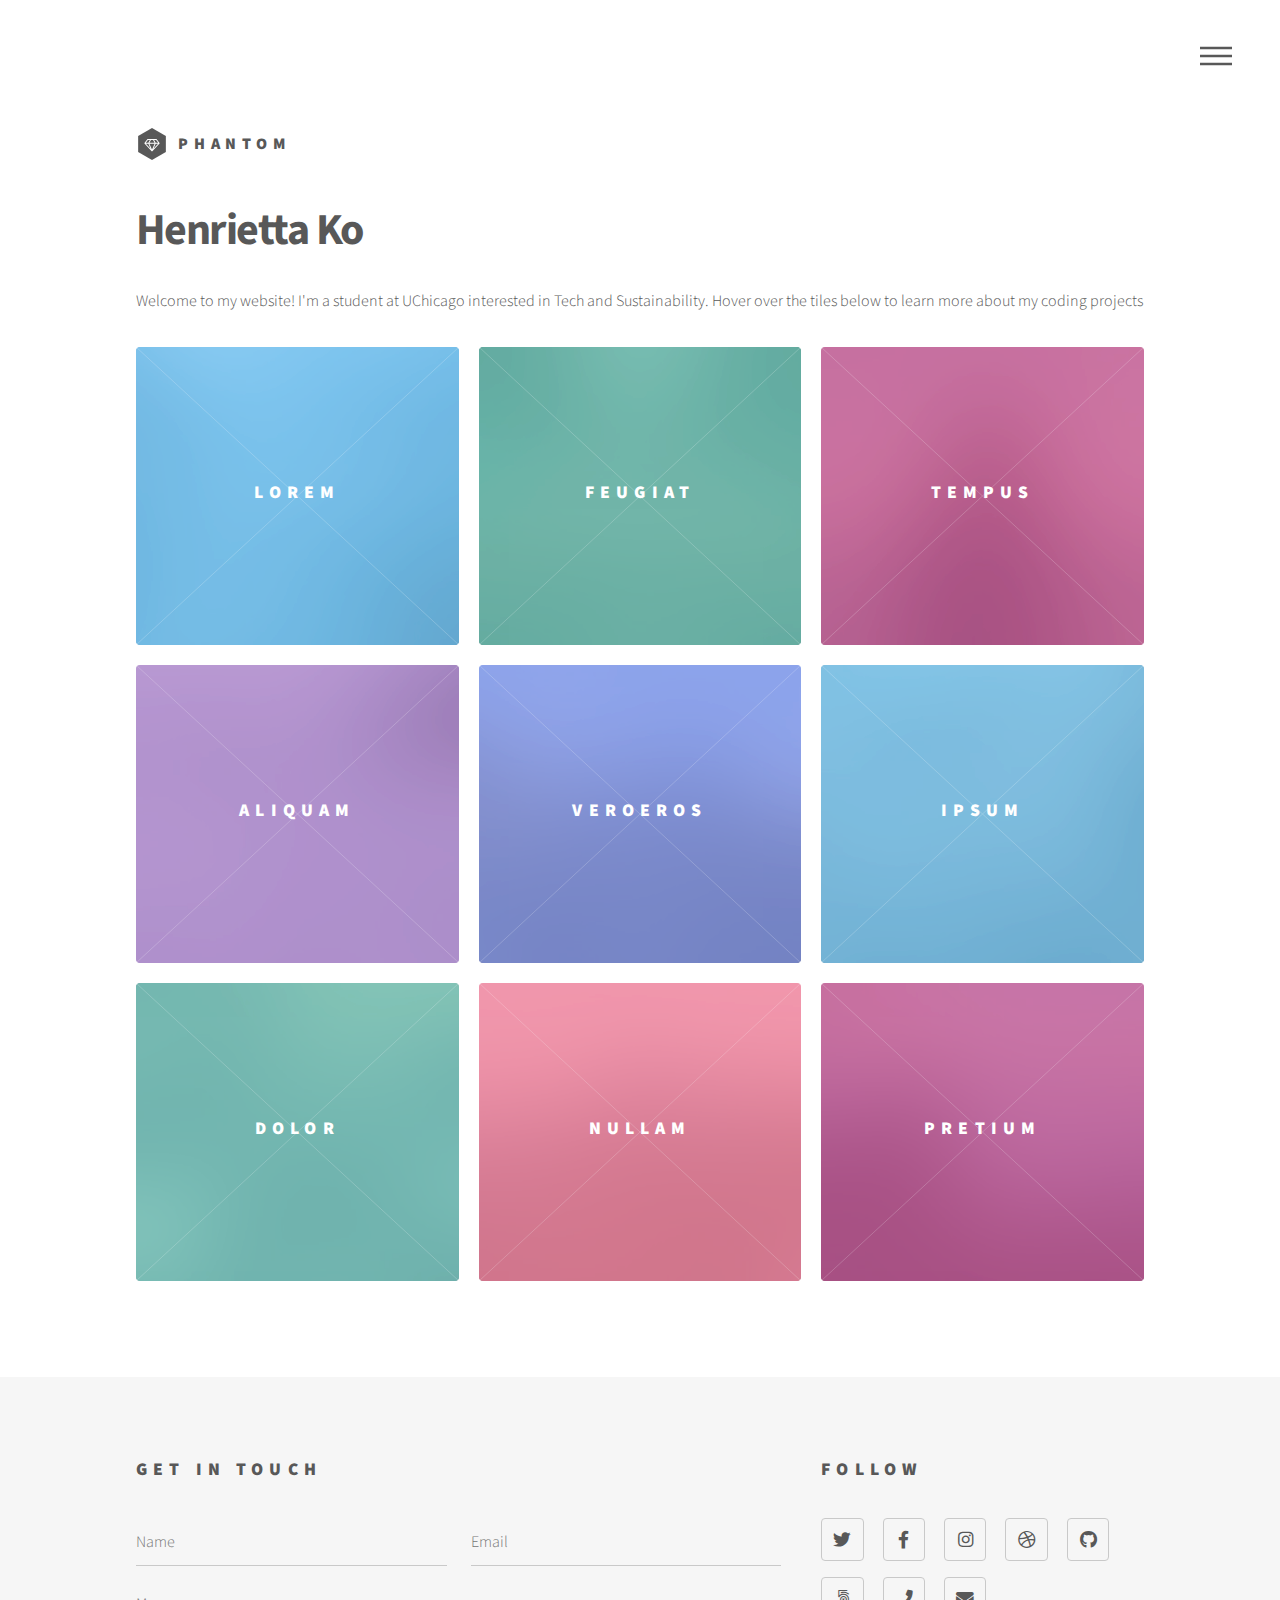
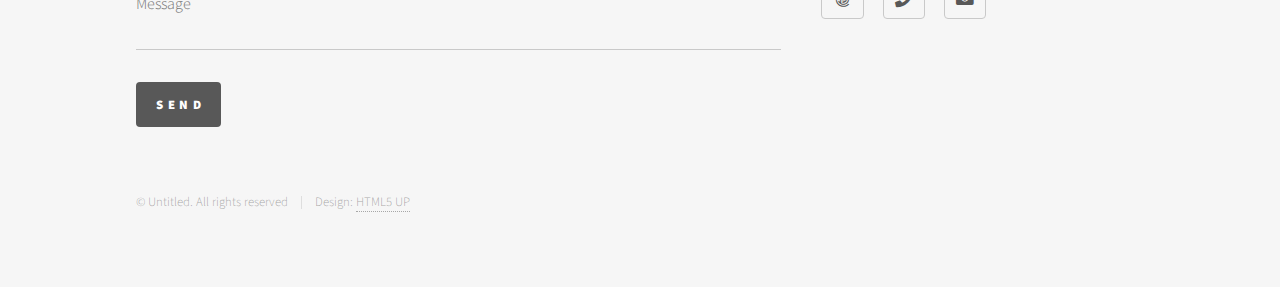
==== commit aa541cbd: "Before changing tiles" ====
--- a/index.html
+++ b/index.html
@@ -1,225 +1,211 @@
 <!DOCTYPE HTML>
 <!--
-	Massively by HTML5 UP
+	Phantom by HTML5 UP
 	html5up.net | @ajlkn
 	Free for personal and commercial use under the CCA 3.0 license (html5up.net/license)
 -->
 <html>
 	<head>
-		<title>Massively by HTML5 UP</title>
+		<title>Henrietta Ko | Personal Portfolio</title>
 		<meta charset="utf-8" />
 		<meta name="viewport" content="width=device-width, initial-scale=1, user-scalable=no" />
 		<link rel="stylesheet" href="assets/css/main.css" />
 		<noscript><link rel="stylesheet" href="assets/css/noscript.css" /></noscript>
 	</head>
 	<body class="is-preload">
-
 		<!-- Wrapper -->
-			<div id="wrapper" class="fade-in">
-
-				<!-- Intro -->
-					<div id="intro">
-						<h1>This is<br />
-						Massively</h1>
-						<p>A free, fully responsive HTML5 + CSS3 site template designed by <a href="https://twitter.com/ajlkn">@ajlkn</a> for <a href="https://html5up.net">HTML5 UP</a><br />
-						and released for free under the <a href="https://html5up.net/license">Creative Commons license</a>.</p>
-						<ul class="actions">
-							<li><a href="#header" class="button icon solid solo fa-arrow-down scrolly">Continue</a></li>
-						</ul>
-					</div>
+			<div id="wrapper">
 
 				<!-- Header -->
 					<header id="header">
-						<a href="index.html" class="logo">Massively</a>
+						<div class="inner">
+
+							<!-- Logo -->
+								<a href="index.html" class="logo">
+									<span class="symbol"><img src="images/logo.svg" alt="" /></span><span class="title">Phantom</span>
+								</a>
+
+							<!-- Nav -->
+								<nav>
+									<ul>
+										<li><a href="#menu">Menu</a></li>
+									</ul>
+								</nav>
+
+						</div>
 					</header>
 
-				<!-- Nav -->
-					<nav id="nav">
-						<ul class="links">
-							<li class="active"><a href="index.html">This is Massively</a></li>
-							<li><a href="generic.html">Generic Page</a></li>
-							<li><a href="elements.html">Elements Reference</a></li>
-						</ul>
-						<ul class="icons">
-							<li><a href="#" class="icon brands fa-twitter"><span class="label">Twitter</span></a></li>
-							<li><a href="#" class="icon brands fa-facebook-f"><span class="label">Facebook</span></a></li>
-							<li><a href="#" class="icon brands fa-instagram"><span class="label">Instagram</span></a></li>
-							<li><a href="#" class="icon brands fa-github"><span class="label">GitHub</span></a></li>
+				<!-- Menu -->
+					<nav id="menu">
+						<h2>Menu</h2>
+						<ul>
+							<li><a href="index.html">Home</a></li>
+							<li><a href="generic.html">Ipsum veroeros</a></li>
+							<li><a href="generic.html">Tempus etiam</a></li>
+							<li><a href="generic.html">Consequat dolor</a></li>
+							<li><a href="elements.html">Elements</a></li>
 						</ul>
 					</nav>
 
 				<!-- Main -->
 					<div id="main">
-
-						<!-- Featured Post -->
-							<article class="post featured">
-								<header class="major">
-									<span class="date">April 25, 2017</span>
-									<h2><a href="#">And this is a<br />
-									massive headline</a></h2>
-									<p>Aenean ornare velit lacus varius enim ullamcorper proin aliquam<br />
-									facilisis ante sed etiam magna interdum congue. Lorem ipsum dolor<br />
-									amet nullam sed etiam veroeros.</p>
-								</header>
-								<a href="#" class="image main"><img src="images/pic01.jpg" alt="" /></a>
-								<ul class="actions special">
-									<li><a href="#" class="button large">Full Story</a></li>
-								</ul>
-							</article>
-
-						<!-- Posts -->
-							<section class="posts">
-								<article>
-									<header>
-										<span class="date">April 24, 2017</span>
-										<h2><a href="#">Sed magna<br />
-										ipsum faucibus</a></h2>
-									</header>
-									<a href="#" class="image fit"><img src="images/pic02.jpg" alt="" /></a>
-									<p>Donec eget ex magna. Interdum et malesuada fames ac ante ipsum primis in faucibus. Pellentesque venenatis dolor imperdiet dolor mattis sagittis magna etiam.</p>
-									<ul class="actions special">
-										<li><a href="#" class="button">Full Story</a></li>
-									</ul>
-								</article>
-								<article>
-									<header>
-										<span class="date">April 22, 2017</span>
-										<h2><a href="#">Primis eget<br />
-										imperdiet lorem</a></h2>
-									</header>
-									<a href="#" class="image fit"><img src="images/pic03.jpg" alt="" /></a>
-									<p>Donec eget ex magna. Interdum et malesuada fames ac ante ipsum primis in faucibus. Pellentesque venenatis dolor imperdiet dolor mattis sagittis magna etiam.</p>
-									<ul class="actions special">
-										<li><a href="#" class="button">Full Story</a></li>
-									</ul>
-								</article>
-								<article>
-									<header>
-										<span class="date">April 18, 2017</span>
-										<h2><a href="#">Ante mattis<br />
-										interdum dolor</a></h2>
-									</header>
-									<a href="#" class="image fit"><img src="images/pic04.jpg" alt="" /></a>
-									<p>Donec eget ex magna. Interdum et malesuada fames ac ante ipsum primis in faucibus. Pellentesque venenatis dolor imperdiet dolor mattis sagittis magna etiam.</p>
-									<ul class="actions special">
-										<li><a href="#" class="button">Full Story</a></li>
-									</ul>
-								</article>
-								<article>
-									<header>
-										<span class="date">April 14, 2017</span>
-										<h2><a href="#">Tempus sed<br />
-										nulla imperdiet</a></h2>
-									</header>
-									<a href="#" class="image fit"><img src="images/pic05.jpg" alt="" /></a>
-									<p>Donec eget ex magna. Interdum et malesuada fames ac ante ipsum primis in faucibus. Pellentesque venenatis dolor imperdiet dolor mattis sagittis magna etiam.</p>
-									<ul class="actions special">
-										<li><a href="#" class="button">Full Story</a></li>
-									</ul>
-								</article>
-								<article>
-									<header>
-										<span class="date">April 11, 2017</span>
-										<h2><a href="#">Odio magna<br />
-										sed consectetur</a></h2>
-									</header>
-									<a href="#" class="image fit"><img src="images/pic06.jpg" alt="" /></a>
-									<p>Donec eget ex magna. Interdum et malesuada fames ac ante ipsum primis in faucibus. Pellentesque venenatis dolor imperdiet dolor mattis sagittis magna etiam.</p>
-									<ul class="actions special">
-										<li><a href="#" class="button">Full Story</a></li>
-									</ul>
-								</article>
-								<article>
-									<header>
-										<span class="date">April 7, 2017</span>
-										<h2><a href="#">Augue lorem<br />
-										primis vestibulum</a></h2>
-									</header>
-									<a href="#" class="image fit"><img src="images/pic07.jpg" alt="" /></a>
-									<p>Donec eget ex magna. Interdum et malesuada fames ac ante ipsum primis in faucibus. Pellentesque venenatis dolor imperdiet dolor mattis sagittis magna etiam.</p>
-									<ul class="actions special">
-										<li><a href="#" class="button">Full Story</a></li>
-									</ul>
+						<div class="inner">
+							<header>
+								<h1>Henrietta Ko</h1>
+								<p>Welcome to my website! I'm a student at UChicago interested in Tech and Sustainability.
+                                    Hover over the tiles below to learn more about my coding projects
+                                </p>
+
+							</header>
+							<section class="tiles">
+								<article class="style2">
+									<span class="image">
+										<img src="images/pic02.jpg" alt="" />
+									</span>
+									<a href="generic.html">
+										<h2>Lorem</h2>
+										<div class="content">
+											<p>Sed nisl arcu euismod sit amet nisi lorem etiam dolor veroeros et feugiat.</p>
+										</div>
+									</a>
+								</article>
+								<article class="style3">
+									<span class="image">
+										<img src="images/pic03.jpg" alt="" />
+									</span>
+									<a href="generic.html">
+										<h2>Feugiat</h2>
+										<div class="content">
+											<p>Sed nisl arcu euismod sit amet nisi lorem etiam dolor veroeros et feugiat.</p>
+										</div>
+									</a>
+								</article>
+								<article class="style4">
+									<span class="image">
+										<img src="images/pic04.jpg" alt="" />
+									</span>
+									<a href="generic.html">
+										<h2>Tempus</h2>
+										<div class="content">
+											<p>Sed nisl arcu euismod sit amet nisi lorem etiam dolor veroeros et feugiat.</p>
+										</div>
+									</a>
+								</article>
+								<article class="style5">
+									<span class="image">
+										<img src="images/pic05.jpg" alt="" />
+									</span>
+									<a href="generic.html">
+										<h2>Aliquam</h2>
+										<div class="content">
+											<p>Sed nisl arcu euismod sit amet nisi lorem etiam dolor veroeros et feugiat.</p>
+										</div>
+									</a>
+								</article>
+								<article class="style6">
+									<span class="image">
+										<img src="images/pic06.jpg" alt="" />
+									</span>
+									<a href="generic.html">
+										<h2>Veroeros</h2>
+										<div class="content">
+											<p>Sed nisl arcu euismod sit amet nisi lorem etiam dolor veroeros et feugiat.</p>
+										</div>
+									</a>
+								</article>
+								<article class="style2">
+									<span class="image">
+										<img src="images/pic07.jpg" alt="" />
+									</span>
+									<a href="generic.html">
+										<h2>Ipsum</h2>
+										<div class="content">
+											<p>Sed nisl arcu euismod sit amet nisi lorem etiam dolor veroeros et feugiat.</p>
+										</div>
+									</a>
+								</article>
+								<article class="style3">
+									<span class="image">
+										<img src="images/pic08.jpg" alt="" />
+									</span>
+									<a href="generic.html">
+										<h2>Dolor</h2>
+										<div class="content">
+											<p>Sed nisl arcu euismod sit amet nisi lorem etiam dolor veroeros et feugiat.</p>
+										</div>
+									</a>
+								</article>
+								<article class="style1">
+									<span class="image">
+										<img src="images/pic09.jpg" alt="" />
+									</span>
+									<a href="generic.html">
+										<h2>Nullam</h2>
+										<div class="content">
+											<p>Sed nisl arcu euismod sit amet nisi lorem etiam dolor veroeros et feugiat.</p>
+										</div>
+									</a>
+								</article>
+								<article class="style4">
+									<span class="image">
+										<img src="images/pic12.jpg" alt="" />
+									</span>
+									<a href="generic.html">
+										<h2>Pretium</h2>
+										<div class="content">
+											<p>Sed nisl arcu euismod sit amet nisi lorem etiam dolor veroeros et feugiat.</p>
+										</div>
+									</a>
 								</article>
 							</section>
-
-						<!-- Footer -->
-							<footer>
-								<div class="pagination">
-									<!--<a href="#" class="previous">Prev</a>-->
-									<a href="#" class="page active">1</a>
-									<a href="#" class="page">2</a>
-									<a href="#" class="page">3</a>
-									<span class="extra">&hellip;</span>
-									<a href="#" class="page">8</a>
-									<a href="#" class="page">9</a>
-									<a href="#" class="page">10</a>
-									<a href="#" class="next">Next</a>
-								</div>
-							</footer>
-
+						</div>
 					</div>
 
 				<!-- Footer -->
 					<footer id="footer">
-						<section>
-							<form method="post" action="#">
-								<div class="fields">
-									<div class="field">
-										<label for="name">Name</label>
-										<input type="text" name="name" id="name" />
+						<div class="inner">
+							<section>
+								<h2>Get in touch</h2>
+								<form method="post" action="#">
+									<div class="fields">
+										<div class="field half">
+											<input type="text" name="name" id="name" placeholder="Name" />
+										</div>
+										<div class="field half">
+											<input type="email" name="email" id="email" placeholder="Email" />
+										</div>
+										<div class="field">
+											<textarea name="message" id="message" placeholder="Message"></textarea>
+										</div>
 									</div>
-									<div class="field">
-										<label for="email">Email</label>
-										<input type="text" name="email" id="email" />
-									</div>
-									<div class="field">
-										<label for="message">Message</label>
-										<textarea name="message" id="message" rows="3"></textarea>
-									</div>
-								</div>
-								<ul class="actions">
-									<li><input type="submit" value="Send Message" /></li>
-								</ul>
-							</form>
-						</section>
-						<section class="split contact">
-							<section class="alt">
-								<h3>Address</h3>
-								<p>1234 Somewhere Road #87257<br />
-								Nashville, TN 00000-0000</p>
+									<ul class="actions">
+										<li><input type="submit" value="Send" class="primary" /></li>
+									</ul>
+								</form>
 							</section>
 							<section>
-								<h3>Phone</h3>
-								<p><a href="#">(000) 000-0000</a></p>
-							</section>
-							<section>
-								<h3>Email</h3>
-								<p><a href="#">info@untitled.tld</a></p>
-							</section>
-							<section>
-								<h3>Social</h3>
-								<ul class="icons alt">
-									<li><a href="#" class="icon brands alt fa-twitter"><span class="label">Twitter</span></a></li>
-									<li><a href="#" class="icon brands alt fa-facebook-f"><span class="label">Facebook</span></a></li>
-									<li><a href="#" class="icon brands alt fa-instagram"><span class="label">Instagram</span></a></li>
-									<li><a href="#" class="icon brands alt fa-github"><span class="label">GitHub</span></a></li>
+								<h2>Follow</h2>
+								<ul class="icons">
+									<li><a href="#" class="icon brands style2 fa-twitter"><span class="label">Twitter</span></a></li>
+									<li><a href="#" class="icon brands style2 fa-facebook-f"><span class="label">Facebook</span></a></li>
+									<li><a href="#" class="icon brands style2 fa-instagram"><span class="label">Instagram</span></a></li>
+									<li><a href="#" class="icon brands style2 fa-dribbble"><span class="label">Dribbble</span></a></li>
+									<li><a href="#" class="icon brands style2 fa-github"><span class="label">GitHub</span></a></li>
+									<li><a href="#" class="icon brands style2 fa-500px"><span class="label">500px</span></a></li>
+									<li><a href="#" class="icon solid style2 fa-phone"><span class="label">Phone</span></a></li>
+									<li><a href="#" class="icon solid style2 fa-envelope"><span class="label">Email</span></a></li>
 								</ul>
 							</section>
-						</section>
+							<ul class="copyright">
+								<li>&copy; Untitled. All rights reserved</li><li>Design: <a href="http://html5up.net">HTML5 UP</a></li>
+							</ul>
+						</div>
 					</footer>
-
-				<!-- Copyright -->
-					<div id="copyright">
-						<ul><li>&copy; Untitled</li><li>Design: <a href="https://html5up.net">HTML5 UP</a></li></ul>
-					</div>
 
 			</div>
 
 		<!-- Scripts -->
 			<script src="assets/js/jquery.min.js"></script>
-			<script src="assets/js/jquery.scrollex.min.js"></script>
-			<script src="assets/js/jquery.scrolly.min.js"></script>
 			<script src="assets/js/browser.min.js"></script>
 			<script src="assets/js/breakpoints.min.js"></script>
 			<script src="assets/js/util.js"></script>
--- a/assets/css/main.css
+++ b/assets/css/main.css
@@ -1,8 +1,8 @@
 @import url(fontawesome-all.min.css);
-@import url("https://fonts.googleapis.com/css?family=Merriweather:300,700,300italic,700italic|Source+Sans+Pro:900");
+@import url("https://fonts.googleapis.com/css?family=Source+Sans+Pro:300,700,900");
 
 /*
-	Massively by HTML5 UP
+	Phantom by HTML5 UP
 	html5up.net | @ajlkn
 	Free for personal and commercial use under the CCA 3.0 license (html5up.net/license)
 */
@@ -99,7 +99,7 @@
 	}
 
 	body {
-		background-color: #1e252d;
+		background: #ffffff;
 	}
 
 		body.is-preload *, body.is-preload *:before, body.is-preload *:after {
@@ -115,60 +115,47 @@
 
 /* Type */
 
-	html {
+	body, input, select, textarea {
+		color: #585858;
+		font-family: "Source Sans Pro", Helvetica, sans-serif;
 		font-size: 16pt;
+		font-weight: 300;
+		line-height: 1.75;
 	}
 
 		@media screen and (max-width: 1680px) {
 
-			html {
+			body, input, select, textarea {
+				font-size: 14pt;
+			}
+
+		}
+
+		@media screen and (max-width: 1280px) {
+
+			body, input, select, textarea {
 				font-size: 12pt;
 			}
 
 		}
 
-		@media screen and (max-width: 1280px) {
-
-			html {
-				font-size: 11pt;
-			}
-
-		}
-
-		@media screen and (max-width: 360px) {
-
-			html {
-				font-size: 10pt;
-			}
-
-		}
-
-	body {
-		color: #212931;
-	}
-
-	body, input, select, textarea {
-		font-family: "Merriweather", Georgia, serif;
-		font-weight: 300;
-		font-size: 1rem;
-		line-height: 2.375;
-	}
-
 	a {
-		-moz-transition: color 0.2s ease-in-out, background-color 0.2s ease-in-out, border-color 0.2s ease-in-out, box-shadow 0.2s ease-in-out;
-		-webkit-transition: color 0.2s ease-in-out, background-color 0.2s ease-in-out, border-color 0.2s ease-in-out, box-shadow 0.2s ease-in-out;
-		-ms-transition: color 0.2s ease-in-out, background-color 0.2s ease-in-out, border-color 0.2s ease-in-out, box-shadow 0.2s ease-in-out;
-		transition: color 0.2s ease-in-out, background-color 0.2s ease-in-out, border-color 0.2s ease-in-out, box-shadow 0.2s ease-in-out;
-		border-bottom: dotted 1px;
+		-moz-transition: border-bottom-color 0.2s ease, color 0.2s ease;
+		-webkit-transition: border-bottom-color 0.2s ease, color 0.2s ease;
+		-ms-transition: border-bottom-color 0.2s ease, color 0.2s ease;
+		transition: border-bottom-color 0.2s ease, color 0.2s ease;
 		text-decoration: none;
+		color: #585858;
+		border-bottom: dotted 1px rgba(88, 88, 88, 0.5);
 	}
 
 		a:hover {
 			border-bottom-color: transparent;
+			color: #f2849e !important;
 		}
 
 	strong, b {
-		font-weight: 600;
+		font-weight: 900;
 	}
 
 	em, i {
@@ -176,103 +163,141 @@
 	}
 
 	p {
-		text-align: justify;
-		margin: 0 0 2rem 0;
-	}
-
-	h1, h2, h3, h4, h5, h6 {
-		font-family: "Source Sans Pro", Helvetica, sans-serif;
+		margin: 0 0 2em 0;
+	}
+
+	h1 {
+		font-size: 2.75em;
+		font-weight: 700;
+		line-height: 1.3;
+		margin: 0 0 1em 0;
+		letter-spacing: -0.035em;
+	}
+
+		h1 a {
+			color: inherit;
+		}
+
+		@media screen and (max-width: 736px) {
+
+			h1 {
+				font-size: 2em;
+				margin: 0 0 1em 0;
+			}
+
+		}
+
+		@media screen and (max-width: 360px) {
+
+			h1 {
+				font-size: 1.75em;
+			}
+
+		}
+
+	h2, h3, h4, h5, h6 {
 		font-weight: 900;
 		line-height: 1.5;
-		letter-spacing: 0.075em;
+		margin: 0 0 2em 0;
 		text-transform: uppercase;
-		margin: 0 0 1rem 0;
-	}
-
-		h1 a, h2 a, h3 a, h4 a, h5 a, h6 a {
-			border-bottom: 0;
+		letter-spacing: 0.35em;
+	}
+
+		h2 a, h3 a, h4 a, h5 a, h6 a {
 			color: inherit;
-			text-decoration: none;
-		}
-
-	h1 {
-		font-size: 4rem;
-		line-height: 1.1;
-		margin: 0 0 2rem 0;
-	}
+		}
 
 	h2 {
-		font-size: 1.75rem;
-		line-height: 1.3;
-		margin: 0 0 1.5rem 0;
+		font-size: 1.1em;
 	}
 
 	h3 {
-		font-size: 1.25rem;
-		margin: 0 0 1.5rem 0;
+		font-size: 1em;
 	}
 
 	h4 {
-		font-size: 1rem;
+		font-size: 0.8em;
 	}
 
 	h5 {
-		font-size: 0.9rem;
+		font-size: 0.8em;
 	}
 
 	h6 {
-		font-size: 0.8rem;
+		font-size: 0.8em;
+	}
+
+	@media screen and (max-width: 980px) {
+
+		h1 br, h2 br, h3 br, h4 br, h5 br, h6 br {
+			display: none;
+		}
+
+	}
+
+	@media screen and (max-width: 736px) {
+
+		h2 {
+			font-size: 1em;
+		}
+
+		h3 {
+			font-size: 0.8em;
+		}
+
 	}
 
 	sub {
-		font-size: 0.8rem;
+		font-size: 0.8em;
 		position: relative;
-		top: 0.5rem;
+		top: 0.5em;
 	}
 
 	sup {
-		font-size: 0.8rem;
+		font-size: 0.8em;
 		position: relative;
-		top: -0.5rem;
+		top: -0.5em;
 	}
 
 	blockquote {
-		border-left: solid 4px;
+		border-left: solid 4px #c9c9c9;
 		font-style: italic;
-		margin: 0 0 2rem 0;
-		padding: 0.5rem 0 0.5rem 2rem;
+		margin: 0 0 2em 0;
+		padding: 0.5em 0 0.5em 2em;
 	}
 
 	code {
-		border: solid 2px;
+		background: rgba(144, 144, 144, 0.075);
+		border-radius: 4px;
+		border: solid 1px #c9c9c9;
 		font-family: "Courier New", monospace;
-		font-size: 0.9rem;
-		margin: 0 0.25rem;
-		padding: 0.25rem 0.65rem;
+		font-size: 0.9em;
+		margin: 0 0.25em;
+		padding: 0.25em 0.65em;
 	}
 
 	pre {
 		-webkit-overflow-scrolling: touch;
 		font-family: "Courier New", monospace;
-		font-size: 0.9rem;
-		margin: 0 0 2rem 0;
+		font-size: 0.9em;
+		margin: 0 0 2em 0;
 	}
 
 		pre code {
 			display: block;
 			line-height: 1.75;
-			padding: 1rem 1.5rem;
+			padding: 1em 1.5em;
 			overflow-x: auto;
 		}
 
 	hr {
 		border: 0;
-		border-bottom: solid 2px;
-		margin: 3rem 0;
+		border-bottom: solid 1px #c9c9c9;
+		margin: 2em 0;
 	}
 
 		hr.major {
-			margin: 5rem 0;
+			margin: 3em 0;
 		}
 
 	.align-left {
@@ -285,41 +310,6 @@
 
 	.align-right {
 		text-align: right;
-	}
-
-	input, select, textarea {
-		color: #212931;
-	}
-
-	a {
-		color: #212931;
-		border-bottom-color: rgba(33, 41, 49, 0.5);
-	}
-
-		a:hover {
-			border-bottom-color: transparent;
-			color: #18bfef !important;
-		}
-
-	strong, b {
-		color: #212931;
-	}
-
-	h1, h2, h3, h4, h5, h6 {
-		color: #212931;
-	}
-
-	blockquote {
-		border-left-color: #eeeeee;
-	}
-
-	code {
-		background: rgba(220, 220, 220, 0.25);
-		border-color: #eeeeee;
-	}
-
-	hr {
-		border-bottom-color: #eeeeee;
 	}
 
 /* Row */
@@ -465,104 +455,104 @@
 
 		.row.gtr-0 {
 			margin-top: 0;
-			margin-left: 0rem;
+			margin-left: 0em;
 		}
 
 			.row.gtr-0 > * {
-				padding: 0 0 0 0rem;
+				padding: 0 0 0 0em;
 			}
 
 			.row.gtr-0.gtr-uniform {
-				margin-top: 0rem;
+				margin-top: 0em;
 			}
 
 				.row.gtr-0.gtr-uniform > * {
-					padding-top: 0rem;
+					padding-top: 0em;
 				}
 
 		.row.gtr-25 {
 			margin-top: 0;
-			margin-left: -0.375rem;
+			margin-left: -0.5em;
 		}
 
 			.row.gtr-25 > * {
-				padding: 0 0 0 0.375rem;
+				padding: 0 0 0 0.5em;
 			}
 
 			.row.gtr-25.gtr-uniform {
-				margin-top: -0.375rem;
+				margin-top: -0.5em;
 			}
 
 				.row.gtr-25.gtr-uniform > * {
-					padding-top: 0.375rem;
+					padding-top: 0.5em;
 				}
 
 		.row.gtr-50 {
 			margin-top: 0;
-			margin-left: -0.75rem;
+			margin-left: -1em;
 		}
 
 			.row.gtr-50 > * {
-				padding: 0 0 0 0.75rem;
+				padding: 0 0 0 1em;
 			}
 
 			.row.gtr-50.gtr-uniform {
-				margin-top: -0.75rem;
+				margin-top: -1em;
 			}
 
 				.row.gtr-50.gtr-uniform > * {
-					padding-top: 0.75rem;
+					padding-top: 1em;
 				}
 
 		.row {
 			margin-top: 0;
-			margin-left: -1.5rem;
+			margin-left: -2em;
 		}
 
 			.row > * {
-				padding: 0 0 0 1.5rem;
+				padding: 0 0 0 2em;
 			}
 
 			.row.gtr-uniform {
-				margin-top: -1.5rem;
+				margin-top: -2em;
 			}
 
 				.row.gtr-uniform > * {
-					padding-top: 1.5rem;
+					padding-top: 2em;
 				}
 
 		.row.gtr-150 {
 			margin-top: 0;
-			margin-left: -2.25rem;
+			margin-left: -3em;
 		}
 
 			.row.gtr-150 > * {
-				padding: 0 0 0 2.25rem;
+				padding: 0 0 0 3em;
 			}
 
 			.row.gtr-150.gtr-uniform {
-				margin-top: -2.25rem;
+				margin-top: -3em;
 			}
 
 				.row.gtr-150.gtr-uniform > * {
-					padding-top: 2.25rem;
+					padding-top: 3em;
 				}
 
 		.row.gtr-200 {
 			margin-top: 0;
-			margin-left: -3rem;
+			margin-left: -4em;
 		}
 
 			.row.gtr-200 > * {
-				padding: 0 0 0 3rem;
+				padding: 0 0 0 4em;
 			}
 
 			.row.gtr-200.gtr-uniform {
-				margin-top: -3rem;
+				margin-top: -4em;
 			}
 
 				.row.gtr-200.gtr-uniform > * {
-					padding-top: 3rem;
+					padding-top: 4em;
 				}
 
 		@media screen and (max-width: 1680px) {
@@ -708,104 +698,104 @@
 
 				.row.gtr-0 {
 					margin-top: 0;
-					margin-left: 0rem;
+					margin-left: 0em;
 				}
 
 					.row.gtr-0 > * {
-						padding: 0 0 0 0rem;
+						padding: 0 0 0 0em;
 					}
 
 					.row.gtr-0.gtr-uniform {
-						margin-top: 0rem;
+						margin-top: 0em;
 					}
 
 						.row.gtr-0.gtr-uniform > * {
-							padding-top: 0rem;
+							padding-top: 0em;
 						}
 
 				.row.gtr-25 {
 					margin-top: 0;
-					margin-left: -0.375rem;
+					margin-left: -0.5em;
 				}
 
 					.row.gtr-25 > * {
-						padding: 0 0 0 0.375rem;
+						padding: 0 0 0 0.5em;
 					}
 
 					.row.gtr-25.gtr-uniform {
-						margin-top: -0.375rem;
+						margin-top: -0.5em;
 					}
 
 						.row.gtr-25.gtr-uniform > * {
-							padding-top: 0.375rem;
+							padding-top: 0.5em;
 						}
 
 				.row.gtr-50 {
 					margin-top: 0;
-					margin-left: -0.75rem;
+					margin-left: -1em;
 				}
 
 					.row.gtr-50 > * {
-						padding: 0 0 0 0.75rem;
+						padding: 0 0 0 1em;
 					}
 
 					.row.gtr-50.gtr-uniform {
-						margin-top: -0.75rem;
+						margin-top: -1em;
 					}
 
 						.row.gtr-50.gtr-uniform > * {
-							padding-top: 0.75rem;
+							padding-top: 1em;
 						}
 
 				.row {
 					margin-top: 0;
-					margin-left: -1.5rem;
+					margin-left: -2em;
 				}
 
 					.row > * {
-						padding: 0 0 0 1.5rem;
+						padding: 0 0 0 2em;
 					}
 
 					.row.gtr-uniform {
-						margin-top: -1.5rem;
+						margin-top: -2em;
 					}
 
 						.row.gtr-uniform > * {
-							padding-top: 1.5rem;
+							padding-top: 2em;
 						}
 
 				.row.gtr-150 {
 					margin-top: 0;
-					margin-left: -2.25rem;
+					margin-left: -3em;
 				}
 
 					.row.gtr-150 > * {
-						padding: 0 0 0 2.25rem;
+						padding: 0 0 0 3em;
 					}
 
 					.row.gtr-150.gtr-uniform {
-						margin-top: -2.25rem;
+						margin-top: -3em;
 					}
 
 						.row.gtr-150.gtr-uniform > * {
-							padding-top: 2.25rem;
+							padding-top: 3em;
 						}
 
 				.row.gtr-200 {
 					margin-top: 0;
-					margin-left: -3rem;
+					margin-left: -4em;
 				}
 
 					.row.gtr-200 > * {
-						padding: 0 0 0 3rem;
+						padding: 0 0 0 4em;
 					}
 
 					.row.gtr-200.gtr-uniform {
-						margin-top: -3rem;
+						margin-top: -4em;
 					}
 
 						.row.gtr-200.gtr-uniform > * {
-							padding-top: 3rem;
+							padding-top: 4em;
 						}
 
 		}
@@ -953,104 +943,104 @@
 
 				.row.gtr-0 {
 					margin-top: 0;
-					margin-left: 0rem;
+					margin-left: 0em;
 				}
 
 					.row.gtr-0 > * {
-						padding: 0 0 0 0rem;
+						padding: 0 0 0 0em;
 					}
 
 					.row.gtr-0.gtr-uniform {
-						margin-top: 0rem;
+						margin-top: 0em;
 					}
 
 						.row.gtr-0.gtr-uniform > * {
-							padding-top: 0rem;
+							padding-top: 0em;
 						}
 
 				.row.gtr-25 {
 					margin-top: 0;
-					margin-left: -0.375rem;
+					margin-left: -0.5em;
 				}
 
 					.row.gtr-25 > * {
-						padding: 0 0 0 0.375rem;
+						padding: 0 0 0 0.5em;
 					}
 
 					.row.gtr-25.gtr-uniform {
-						margin-top: -0.375rem;
+						margin-top: -0.5em;
 					}
 
 						.row.gtr-25.gtr-uniform > * {
-							padding-top: 0.375rem;
+							padding-top: 0.5em;
 						}
 
 				.row.gtr-50 {
 					margin-top: 0;
-					margin-left: -0.75rem;
+					margin-left: -1em;
 				}
 
 					.row.gtr-50 > * {
-						padding: 0 0 0 0.75rem;
+						padding: 0 0 0 1em;
 					}
 
 					.row.gtr-50.gtr-uniform {
-						margin-top: -0.75rem;
+						margin-top: -1em;
 					}
 
 						.row.gtr-50.gtr-uniform > * {
-							padding-top: 0.75rem;
+							padding-top: 1em;
 						}
 
 				.row {
 					margin-top: 0;
-					margin-left: -1.5rem;
+					margin-left: -2em;
 				}
 
 					.row > * {
-						padding: 0 0 0 1.5rem;
+						padding: 0 0 0 2em;
 					}
 
 					.row.gtr-uniform {
-						margin-top: -1.5rem;
+						margin-top: -2em;
 					}
 
 						.row.gtr-uniform > * {
-							padding-top: 1.5rem;
+							padding-top: 2em;
 						}
 
 				.row.gtr-150 {
 					margin-top: 0;
-					margin-left: -2.25rem;
+					margin-left: -3em;
 				}
 
 					.row.gtr-150 > * {
-						padding: 0 0 0 2.25rem;
+						padding: 0 0 0 3em;
 					}
 
 					.row.gtr-150.gtr-uniform {
-						margin-top: -2.25rem;
+						margin-top: -3em;
 					}
 
 						.row.gtr-150.gtr-uniform > * {
-							padding-top: 2.25rem;
+							padding-top: 3em;
 						}
 
 				.row.gtr-200 {
 					margin-top: 0;
-					margin-left: -3rem;
+					margin-left: -4em;
 				}
 
 					.row.gtr-200 > * {
-						padding: 0 0 0 3rem;
+						padding: 0 0 0 4em;
 					}
 
 					.row.gtr-200.gtr-uniform {
-						margin-top: -3rem;
+						margin-top: -4em;
 					}
 
 						.row.gtr-200.gtr-uniform > * {
-							padding-top: 3rem;
+							padding-top: 4em;
 						}
 
 		}
@@ -1198,104 +1188,104 @@
 
 				.row.gtr-0 {
 					margin-top: 0;
-					margin-left: 0rem;
+					margin-left: 0em;
 				}
 
 					.row.gtr-0 > * {
-						padding: 0 0 0 0rem;
+						padding: 0 0 0 0em;
 					}
 
 					.row.gtr-0.gtr-uniform {
-						margin-top: 0rem;
+						margin-top: 0em;
 					}
 
 						.row.gtr-0.gtr-uniform > * {
-							padding-top: 0rem;
+							padding-top: 0em;
 						}
 
 				.row.gtr-25 {
 					margin-top: 0;
-					margin-left: -0.375rem;
+					margin-left: -0.375em;
 				}
 
 					.row.gtr-25 > * {
-						padding: 0 0 0 0.375rem;
+						padding: 0 0 0 0.375em;
 					}
 
 					.row.gtr-25.gtr-uniform {
-						margin-top: -0.375rem;
+						margin-top: -0.375em;
 					}
 
 						.row.gtr-25.gtr-uniform > * {
-							padding-top: 0.375rem;
+							padding-top: 0.375em;
 						}
 
 				.row.gtr-50 {
 					margin-top: 0;
-					margin-left: -0.75rem;
+					margin-left: -0.75em;
 				}
 
 					.row.gtr-50 > * {
-						padding: 0 0 0 0.75rem;
+						padding: 0 0 0 0.75em;
 					}
 
 					.row.gtr-50.gtr-uniform {
-						margin-top: -0.75rem;
+						margin-top: -0.75em;
 					}
 
 						.row.gtr-50.gtr-uniform > * {
-							padding-top: 0.75rem;
+							padding-top: 0.75em;
 						}
 
 				.row {
 					margin-top: 0;
-					margin-left: -1.5rem;
+					margin-left: -1.5em;
 				}
 
 					.row > * {
-						padding: 0 0 0 1.5rem;
+						padding: 0 0 0 1.5em;
 					}
 
 					.row.gtr-uniform {
-						margin-top: -1.5rem;
+						margin-top: -1.5em;
 					}
 
 						.row.gtr-uniform > * {
-							padding-top: 1.5rem;
+							padding-top: 1.5em;
 						}
 
 				.row.gtr-150 {
 					margin-top: 0;
-					margin-left: -2.25rem;
+					margin-left: -2.25em;
 				}
 
 					.row.gtr-150 > * {
-						padding: 0 0 0 2.25rem;
+						padding: 0 0 0 2.25em;
 					}
 
 					.row.gtr-150.gtr-uniform {
-						margin-top: -2.25rem;
+						margin-top: -2.25em;
 					}
 
 						.row.gtr-150.gtr-uniform > * {
-							padding-top: 2.25rem;
+							padding-top: 2.25em;
 						}
 
 				.row.gtr-200 {
 					margin-top: 0;
-					margin-left: -3rem;
+					margin-left: -3em;
 				}
 
 					.row.gtr-200 > * {
-						padding: 0 0 0 3rem;
+						padding: 0 0 0 3em;
 					}
 
 					.row.gtr-200.gtr-uniform {
-						margin-top: -3rem;
+						margin-top: -3em;
 					}
 
 						.row.gtr-200.gtr-uniform > * {
-							padding-top: 3rem;
+							padding-top: 3em;
 						}
 
 		}
@@ -1443,104 +1433,104 @@
 
 				.row.gtr-0 {
 					margin-top: 0;
-					margin-left: 0rem;
+					margin-left: 0em;
 				}
 
 					.row.gtr-0 > * {
-						padding: 0 0 0 0rem;
+						padding: 0 0 0 0em;
 					}
 
 					.row.gtr-0.gtr-uniform {
-						margin-top: 0rem;
+						margin-top: 0em;
 					}
 
 						.row.gtr-0.gtr-uniform > * {
-							padding-top: 0rem;
+							padding-top: 0em;
 						}
 
 				.row.gtr-25 {
 					margin-top: 0;
-					margin-left: -0.375rem;
+					margin-left: -0.25em;
 				}
 
 					.row.gtr-25 > * {
-						padding: 0 0 0 0.375rem;
+						padding: 0 0 0 0.25em;
 					}
 
 					.row.gtr-25.gtr-uniform {
-						margin-top: -0.375rem;
+						margin-top: -0.25em;
 					}
 
 						.row.gtr-25.gtr-uniform > * {
-							padding-top: 0.375rem;
+							padding-top: 0.25em;
 						}
 
 				.row.gtr-50 {
 					margin-top: 0;
-					margin-left: -0.75rem;
+					margin-left: -0.5em;
 				}
 
 					.row.gtr-50 > * {
-						padding: 0 0 0 0.75rem;
+						padding: 0 0 0 0.5em;
 					}
 
 					.row.gtr-50.gtr-uniform {
-						margin-top: -0.75rem;
+						margin-top: -0.5em;
 					}
 
 						.row.gtr-50.gtr-uniform > * {
-							padding-top: 0.75rem;
+							padding-top: 0.5em;
 						}
 
 				.row {
 					margin-top: 0;
-					margin-left: -1.5rem;
+					margin-left: -1em;
 				}
 
 					.row > * {
-						padding: 0 0 0 1.5rem;
+						padding: 0 0 0 1em;
 					}
 
 					.row.gtr-uniform {
-						margin-top: -1.5rem;
+						margin-top: -1em;
 					}
 
 						.row.gtr-uniform > * {
-							padding-top: 1.5rem;
+							padding-top: 1em;
 						}
 
 				.row.gtr-150 {
 					margin-top: 0;
-					margin-left: -2.25rem;
+					margin-left: -1.5em;
 				}
 
 					.row.gtr-150 > * {
-						padding: 0 0 0 2.25rem;
+						padding: 0 0 0 1.5em;
 					}
 
 					.row.gtr-150.gtr-uniform {
-						margin-top: -2.25rem;
+						margin-top: -1.5em;
 					}
 
 						.row.gtr-150.gtr-uniform > * {
-							padding-top: 2.25rem;
+							padding-top: 1.5em;
 						}
 
 				.row.gtr-200 {
 					margin-top: 0;
-					margin-left: -3rem;
+					margin-left: -2em;
 				}
 
 					.row.gtr-200 > * {
-						padding: 0 0 0 3rem;
+						padding: 0 0 0 2em;
 					}
 
 					.row.gtr-200.gtr-uniform {
-						margin-top: -3rem;
+						margin-top: -2em;
 					}
 
 						.row.gtr-200.gtr-uniform > * {
-							padding-top: 3rem;
+							padding-top: 2em;
 						}
 
 		}
@@ -1688,559 +1678,384 @@
 
 				.row.gtr-0 {
 					margin-top: 0;
-					margin-left: 0rem;
+					margin-left: 0em;
 				}
 
 					.row.gtr-0 > * {
-						padding: 0 0 0 0rem;
+						padding: 0 0 0 0em;
 					}
 
 					.row.gtr-0.gtr-uniform {
-						margin-top: 0rem;
+						margin-top: 0em;
 					}
 
 						.row.gtr-0.gtr-uniform > * {
-							padding-top: 0rem;
+							padding-top: 0em;
 						}
 
 				.row.gtr-25 {
 					margin-top: 0;
-					margin-left: -0.375rem;
+					margin-left: -0.25em;
 				}
 
 					.row.gtr-25 > * {
-						padding: 0 0 0 0.375rem;
+						padding: 0 0 0 0.25em;
 					}
 
 					.row.gtr-25.gtr-uniform {
-						margin-top: -0.375rem;
+						margin-top: -0.25em;
 					}
 
 						.row.gtr-25.gtr-uniform > * {
-							padding-top: 0.375rem;
+							padding-top: 0.25em;
 						}
 
 				.row.gtr-50 {
 					margin-top: 0;
-					margin-left: -0.75rem;
+					margin-left: -0.5em;
 				}
 
 					.row.gtr-50 > * {
-						padding: 0 0 0 0.75rem;
+						padding: 0 0 0 0.5em;
 					}
 
 					.row.gtr-50.gtr-uniform {
-						margin-top: -0.75rem;
+						margin-top: -0.5em;
 					}
 
 						.row.gtr-50.gtr-uniform > * {
-							padding-top: 0.75rem;
+							padding-top: 0.5em;
 						}
 
 				.row {
 					margin-top: 0;
-					margin-left: -1.5rem;
+					margin-left: -1em;
 				}
 
 					.row > * {
-						padding: 0 0 0 1.5rem;
+						padding: 0 0 0 1em;
 					}
 
 					.row.gtr-uniform {
-						margin-top: -1.5rem;
+						margin-top: -1em;
 					}
 
 						.row.gtr-uniform > * {
-							padding-top: 1.5rem;
+							padding-top: 1em;
 						}
 
 				.row.gtr-150 {
 					margin-top: 0;
-					margin-left: -2.25rem;
+					margin-left: -1.5em;
 				}
 
 					.row.gtr-150 > * {
-						padding: 0 0 0 2.25rem;
+						padding: 0 0 0 1.5em;
 					}
 
 					.row.gtr-150.gtr-uniform {
-						margin-top: -2.25rem;
+						margin-top: -1.5em;
 					}
 
 						.row.gtr-150.gtr-uniform > * {
-							padding-top: 2.25rem;
+							padding-top: 1.5em;
 						}
 
 				.row.gtr-200 {
 					margin-top: 0;
-					margin-left: -3rem;
+					margin-left: -2em;
 				}
 
 					.row.gtr-200 > * {
-						padding: 0 0 0 3rem;
+						padding: 0 0 0 2em;
 					}
 
 					.row.gtr-200.gtr-uniform {
-						margin-top: -3rem;
+						margin-top: -2em;
 					}
 
 						.row.gtr-200.gtr-uniform > * {
-							padding-top: 3rem;
-						}
-
-		}
-
-		@media screen and (max-width: 360px) {
-
-			.row {
-				display: flex;
-				flex-wrap: wrap;
-				box-sizing: border-box;
-				align-items: stretch;
-			}
-
-				.row > * {
-					box-sizing: border-box;
-				}
-
-				.row.gtr-uniform > * > :last-child {
-					margin-bottom: 0;
-				}
-
-				.row.aln-left {
-					justify-content: flex-start;
-				}
-
-				.row.aln-center {
-					justify-content: center;
-				}
-
-				.row.aln-right {
-					justify-content: flex-end;
-				}
-
-				.row.aln-top {
-					align-items: flex-start;
-				}
-
-				.row.aln-middle {
-					align-items: center;
-				}
-
-				.row.aln-bottom {
-					align-items: flex-end;
-				}
-
-				.row > .imp-xxsmall {
-					order: -1;
-				}
-
-				.row > .col-1-xxsmall {
-					width: 8.33333%;
-				}
-
-				.row > .off-1-xxsmall {
-					margin-left: 8.33333%;
-				}
-
-				.row > .col-2-xxsmall {
-					width: 16.66667%;
-				}
-
-				.row > .off-2-xxsmall {
-					margin-left: 16.66667%;
-				}
-
-				.row > .col-3-xxsmall {
-					width: 25%;
-				}
-
-				.row > .off-3-xxsmall {
-					margin-left: 25%;
-				}
-
-				.row > .col-4-xxsmall {
-					width: 33.33333%;
-				}
-
-				.row > .off-4-xxsmall {
-					margin-left: 33.33333%;
-				}
-
-				.row > .col-5-xxsmall {
-					width: 41.66667%;
-				}
-
-				.row > .off-5-xxsmall {
-					margin-left: 41.66667%;
-				}
-
-				.row > .col-6-xxsmall {
-					width: 50%;
-				}
-
-				.row > .off-6-xxsmall {
-					margin-left: 50%;
-				}
-
-				.row > .col-7-xxsmall {
-					width: 58.33333%;
-				}
-
-				.row > .off-7-xxsmall {
-					margin-left: 58.33333%;
-				}
-
-				.row > .col-8-xxsmall {
-					width: 66.66667%;
-				}
-
-				.row > .off-8-xxsmall {
-					margin-left: 66.66667%;
-				}
-
-				.row > .col-9-xxsmall {
-					width: 75%;
-				}
-
-				.row > .off-9-xxsmall {
-					margin-left: 75%;
-				}
-
-				.row > .col-10-xxsmall {
-					width: 83.33333%;
-				}
-
-				.row > .off-10-xxsmall {
-					margin-left: 83.33333%;
-				}
-
-				.row > .col-11-xxsmall {
-					width: 91.66667%;
-				}
-
-				.row > .off-11-xxsmall {
-					margin-left: 91.66667%;
-				}
-
-				.row > .col-12-xxsmall {
+							padding-top: 2em;
+						}
+
+		}
+
+/* Section/Article */
+
+	section.special, article.special {
+		text-align: center;
+	}
+
+	header p {
+		margin-top: -1em;
+	}
+
+	@media screen and (max-width: 736px) {
+
+		header p {
+			margin-top: 0;
+		}
+
+	}
+
+/* Icon */
+
+	.icon {
+		text-decoration: none;
+		border-bottom: none;
+		position: relative;
+	}
+
+		.icon:before {
+			-moz-osx-font-smoothing: grayscale;
+			-webkit-font-smoothing: antialiased;
+			display: inline-block;
+			font-style: normal;
+			font-variant: normal;
+			text-rendering: auto;
+			line-height: 1;
+			text-transform: none !important;
+			font-family: 'Font Awesome 5 Free';
+			font-weight: 400;
+		}
+
+		.icon > .label {
+			display: none;
+		}
+
+		.icon:before {
+			line-height: inherit;
+		}
+
+		.icon.solid:before {
+			font-weight: 900;
+		}
+
+		.icon.brands:before {
+			font-family: 'Font Awesome 5 Brands';
+		}
+
+		.icon.style2 {
+			-moz-transition: background-color 0.2s ease-in-out, color 0.2s ease-in-out, border-color 0.2s ease-in-out;
+			-webkit-transition: background-color 0.2s ease-in-out, color 0.2s ease-in-out, border-color 0.2s ease-in-out;
+			-ms-transition: background-color 0.2s ease-in-out, color 0.2s ease-in-out, border-color 0.2s ease-in-out;
+			transition: background-color 0.2s ease-in-out, color 0.2s ease-in-out, border-color 0.2s ease-in-out;
+			background-color: transparent;
+			border: solid 1px #c9c9c9;
+			border-radius: 4px;
+			width: 2.65em;
+			height: 2.65em;
+			display: inline-block;
+			text-align: center;
+			line-height: 2.65em;
+			color: inherit;
+		}
+
+			.icon.style2:before {
+				font-size: 1.1em;
+			}
+
+			.icon.style2:hover {
+				color: #f2849e;
+				border-color: #f2849e;
+			}
+
+			.icon.style2:active {
+				background-color: rgba(242, 132, 158, 0.1);
+			}
+
+/* List */
+
+	ol {
+		list-style: decimal;
+		margin: 0 0 2em 0;
+		padding-left: 1.25em;
+	}
+
+		ol li {
+			padding-left: 0.25em;
+		}
+
+	ul {
+		list-style: disc;
+		margin: 0 0 2em 0;
+		padding-left: 1em;
+	}
+
+		ul li {
+			padding-left: 0.5em;
+		}
+
+		ul.alt {
+			list-style: none;
+			padding-left: 0;
+		}
+
+			ul.alt li {
+				border-top: solid 1px #c9c9c9;
+				padding: 0.5em 0;
+			}
+
+				ul.alt li:first-child {
+					border-top: 0;
+					padding-top: 0;
+				}
+
+	dl {
+		margin: 0 0 2em 0;
+	}
+
+		dl dt {
+			display: block;
+			font-weight: 900;
+			margin: 0 0 1em 0;
+		}
+
+		dl dd {
+			margin-left: 2em;
+		}
+
+/* Actions */
+
+	ul.actions {
+		display: -moz-flex;
+		display: -webkit-flex;
+		display: -ms-flex;
+		display: flex;
+		cursor: default;
+		list-style: none;
+		margin-left: -1em;
+		padding-left: 0;
+	}
+
+		ul.actions li {
+			padding: 0 0 0 1em;
+			vertical-align: middle;
+		}
+
+		ul.actions.special {
+			-moz-justify-content: center;
+			-webkit-justify-content: center;
+			-ms-justify-content: center;
+			justify-content: center;
+			width: 100%;
+			margin-left: 0;
+		}
+
+			ul.actions.special li:first-child {
+				padding-left: 0;
+			}
+
+		ul.actions.stacked {
+			-moz-flex-direction: column;
+			-webkit-flex-direction: column;
+			-ms-flex-direction: column;
+			flex-direction: column;
+			margin-left: 0;
+		}
+
+			ul.actions.stacked li {
+				padding: 1.3em 0 0 0;
+			}
+
+				ul.actions.stacked li:first-child {
+					padding-top: 0;
+				}
+
+		ul.actions.fit {
+			width: calc(100% + 1em);
+		}
+
+			ul.actions.fit li {
+				-moz-flex-grow: 1;
+				-webkit-flex-grow: 1;
+				-ms-flex-grow: 1;
+				flex-grow: 1;
+				-moz-flex-shrink: 1;
+				-webkit-flex-shrink: 1;
+				-ms-flex-shrink: 1;
+				flex-shrink: 1;
+				width: 100%;
+			}
+
+				ul.actions.fit li > * {
 					width: 100%;
 				}
 
-				.row > .off-12-xxsmall {
-					margin-left: 100%;
-				}
-
-				.row.gtr-0 {
-					margin-top: 0;
-					margin-left: 0rem;
-				}
-
-					.row.gtr-0 > * {
-						padding: 0 0 0 0rem;
-					}
-
-					.row.gtr-0.gtr-uniform {
-						margin-top: 0rem;
-					}
-
-						.row.gtr-0.gtr-uniform > * {
-							padding-top: 0rem;
-						}
-
-				.row.gtr-25 {
-					margin-top: 0;
-					margin-left: -0.375rem;
-				}
-
-					.row.gtr-25 > * {
-						padding: 0 0 0 0.375rem;
-					}
-
-					.row.gtr-25.gtr-uniform {
-						margin-top: -0.375rem;
-					}
-
-						.row.gtr-25.gtr-uniform > * {
-							padding-top: 0.375rem;
-						}
-
-				.row.gtr-50 {
-					margin-top: 0;
-					margin-left: -0.75rem;
-				}
-
-					.row.gtr-50 > * {
-						padding: 0 0 0 0.75rem;
-					}
-
-					.row.gtr-50.gtr-uniform {
-						margin-top: -0.75rem;
-					}
-
-						.row.gtr-50.gtr-uniform > * {
-							padding-top: 0.75rem;
-						}
-
-				.row {
-					margin-top: 0;
-					margin-left: -1.5rem;
-				}
-
-					.row > * {
-						padding: 0 0 0 1.5rem;
-					}
-
-					.row.gtr-uniform {
-						margin-top: -1.5rem;
-					}
-
-						.row.gtr-uniform > * {
-							padding-top: 1.5rem;
-						}
-
-				.row.gtr-150 {
-					margin-top: 0;
-					margin-left: -2.25rem;
-				}
-
-					.row.gtr-150 > * {
-						padding: 0 0 0 2.25rem;
-					}
-
-					.row.gtr-150.gtr-uniform {
-						margin-top: -2.25rem;
-					}
-
-						.row.gtr-150.gtr-uniform > * {
-							padding-top: 2.25rem;
-						}
-
-				.row.gtr-200 {
-					margin-top: 0;
-					margin-left: -3rem;
-				}
-
-					.row.gtr-200 > * {
-						padding: 0 0 0 3rem;
-					}
-
-					.row.gtr-200.gtr-uniform {
-						margin-top: -3rem;
-					}
-
-						.row.gtr-200.gtr-uniform > * {
-							padding-top: 3rem;
-						}
-
-		}
-
-/* Box */
-
-	.box {
-		border: solid 2px;
-		margin-bottom: 2rem;
-		padding: 1.5rem;
-	}
-
-		.box > :last-child,
-		.box > :last-child > :last-child,
-		.box > :last-child > :last-child > :last-child {
-			margin-bottom: 0;
-		}
-
-		.box.alt {
-			border: 0;
-			border-radius: 0;
-			padding: 0;
-		}
-
-	.box {
-		border-color: #eeeeee;
-	}
-
-/* Button */
-
-	input[type="submit"],
-	input[type="reset"],
-	input[type="button"],
-	button,
-	.button {
-		-moz-appearance: none;
-		-webkit-appearance: none;
-		-ms-appearance: none;
-		appearance: none;
-		-moz-transition: background-color 0.2s ease-in-out, box-shadow 0.2s ease-in-out, color 0.2s ease-in-out;
-		-webkit-transition: background-color 0.2s ease-in-out, box-shadow 0.2s ease-in-out, color 0.2s ease-in-out;
-		-ms-transition: background-color 0.2s ease-in-out, box-shadow 0.2s ease-in-out, color 0.2s ease-in-out;
-		transition: background-color 0.2s ease-in-out, box-shadow 0.2s ease-in-out, color 0.2s ease-in-out;
-		border: 0;
-		border-radius: 0;
-		cursor: pointer;
-		display: inline-block;
-		font-family: "Source Sans Pro", Helvetica, sans-serif;
-		font-size: 0.8rem;
-		font-weight: 900;
-		letter-spacing: 0.075em;
-		height: 3rem;
-		line-height: 3rem;
-		padding: 0 2rem;
-		text-align: center;
-		text-decoration: none;
-		text-transform: uppercase;
-		white-space: nowrap;
-	}
-
-		input[type="submit"].icon:before,
-		input[type="reset"].icon:before,
-		input[type="button"].icon:before,
-		button.icon:before,
-		.button.icon:before {
-			margin-right: 0.5rem;
-		}
-
-		input[type="submit"].icon.solo,
-		input[type="reset"].icon.solo,
-		input[type="button"].icon.solo,
-		button.icon.solo,
-		.button.icon.solo {
-			position: relative;
-			width: 4rem;
-			height: 4rem;
-			line-height: 4rem;
-			border-radius: 4rem;
-			text-indent: 4rem;
-			overflow: hidden;
-			padding: 0;
-			white-space: nowrap;
-		}
-
-			input[type="submit"].icon.solo:before,
-			input[type="reset"].icon.solo:before,
-			input[type="button"].icon.solo:before,
-			button.icon.solo:before,
-			.button.icon.solo:before {
-				position: absolute;
-				display: block;
-				top: 0;
-				left: 0;
-				width: inherit;
-				height: inherit;
-				line-height: inherit;
-				font-size: 1.25rem;
-				margin-right: 0;
-				text-align: center;
-				text-indent: 0;
-			}
-
-		input[type="submit"].fit,
-		input[type="reset"].fit,
-		input[type="button"].fit,
-		button.fit,
-		.button.fit {
-			width: 100%;
-		}
-
-		input[type="submit"].small,
-		input[type="reset"].small,
-		input[type="button"].small,
-		button.small,
-		.button.small {
-			font-size: 0.7rem;
-			height: 2.5rem;
-			line-height: 2.5rem;
-			padding: 0 1.5rem;
-		}
-
-		input[type="submit"].large,
-		input[type="reset"].large,
-		input[type="button"].large,
-		button.large,
-		.button.large {
-			font-size: 0.9rem;
-			height: 3.5rem;
-			line-height: 3.5rem;
-			padding: 0 2.75rem;
-		}
-
-		@media screen and (max-width: 980px) {
-
-			input[type="submit"],
-			input[type="reset"],
-			input[type="button"],
-			button,
-			.button {
-				font-size: 0.9rem;
-				height: 3.25rem;
-				line-height: 3.25rem;
-			}
-
-				input[type="submit"].large,
-				input[type="reset"].large,
-				input[type="button"].large,
-				button.large,
-				.button.large {
-					font-size: 1rem;
-					height: 3.75rem;
-					line-height: 3.75rem;
-				}
-
-		}
-
-		input[type="submit"].disabled, input[type="submit"]:disabled,
-		input[type="reset"].disabled,
-		input[type="reset"]:disabled,
-		input[type="button"].disabled,
-		input[type="button"]:disabled,
-		button.disabled,
-		button:disabled,
-		.button.disabled,
-		.button:disabled {
-			pointer-events: none;
-			opacity: 0.25;
-		}
-
-	input[type="submit"],
-	input[type="reset"],
-	input[type="button"],
-	button,
-	.button {
-		background-color: transparent;
-		box-shadow: inset 0 0 0 2px #212931;
-		color: #212931 !important;
-	}
-
-		input[type="submit"]:hover,
-		input[type="reset"]:hover,
-		input[type="button"]:hover,
-		button:hover,
-		.button:hover {
-			box-shadow: inset 0 0 0 2px #18bfef;
-			color: #18bfef !important;
-		}
-
-		input[type="submit"].primary,
-		input[type="reset"].primary,
-		input[type="button"].primary,
-		button.primary,
-		.button.primary {
-			background-color: #212931;
-			box-shadow: none;
-			color: #ffffff !important;
-		}
-
-			input[type="submit"].primary:hover,
-			input[type="reset"].primary:hover,
-			input[type="button"].primary:hover,
-			button.primary:hover,
-			.button.primary:hover {
-				background-color: #18bfef;
-			}
+			ul.actions.fit.stacked {
+				width: 100%;
+			}
+
+		@media screen and (max-width: 480px) {
+
+			ul.actions:not(.fixed) {
+				-moz-flex-direction: column;
+				-webkit-flex-direction: column;
+				-ms-flex-direction: column;
+				flex-direction: column;
+				margin-left: 0;
+				width: 100% !important;
+			}
+
+				ul.actions:not(.fixed) li {
+					-moz-flex-grow: 1;
+					-webkit-flex-grow: 1;
+					-ms-flex-grow: 1;
+					flex-grow: 1;
+					-moz-flex-shrink: 1;
+					-webkit-flex-shrink: 1;
+					-ms-flex-shrink: 1;
+					flex-shrink: 1;
+					padding: 1em 0 0 0;
+					text-align: center;
+					width: 100%;
+				}
+
+					ul.actions:not(.fixed) li > * {
+						width: 100%;
+					}
+
+					ul.actions:not(.fixed) li:first-child {
+						padding-top: 0;
+					}
+
+					ul.actions:not(.fixed) li input[type="submit"],
+					ul.actions:not(.fixed) li input[type="reset"],
+					ul.actions:not(.fixed) li input[type="button"],
+					ul.actions:not(.fixed) li button,
+					ul.actions:not(.fixed) li .button {
+						width: 100%;
+					}
+
+						ul.actions:not(.fixed) li input[type="submit"].icon:before,
+						ul.actions:not(.fixed) li input[type="reset"].icon:before,
+						ul.actions:not(.fixed) li input[type="button"].icon:before,
+						ul.actions:not(.fixed) li button.icon:before,
+						ul.actions:not(.fixed) li .button.icon:before {
+							margin-left: -0.5rem;
+						}
+
+		}
+
+/* Icons */
+
+	ul.icons {
+		cursor: default;
+		list-style: none;
+		padding-left: 0;
+		margin: -1em 0 2em -1em;
+	}
+
+		ul.icons li {
+			display: inline-block;
+			padding: 1em 0 0 1em;
+		}
 
 /* Form */
 
 	form {
-		margin: 0 0 2rem 0;
+		margin: 0 0 2em 0;
+		overflow-x: hidden;
 	}
 
 		form > :last-child {
@@ -2256,8 +2071,8 @@
 			-webkit-flex-wrap: wrap;
 			-ms-flex-wrap: wrap;
 			flex-wrap: wrap;
-			width: calc(100% + 3rem);
-			margin: -1.5rem 0 2rem -1.5rem;
+			width: calc(100% + 3em);
+			margin: -1.5em 0 2em -1.5em;
 		}
 
 			form > .fields > .field {
@@ -2269,83 +2084,73 @@
 				-webkit-flex-shrink: 0;
 				-ms-flex-shrink: 0;
 				flex-shrink: 0;
-				padding: 1.5rem 0 0 1.5rem;
-				width: calc(100% - 1.5rem);
+				padding: 1.5em 0 0 1.5em;
+				width: calc(100% - 1.5em);
 			}
 
 				form > .fields > .field.half {
-					width: calc(50% - 0.75rem);
+					width: calc(50% - 0.75em);
 				}
 
 				form > .fields > .field.third {
-					width: calc(100%/3 - 0.5rem);
+					width: calc(100%/3 - 0.5em);
 				}
 
 				form > .fields > .field.quarter {
-					width: calc(25% - 0.375rem);
+					width: calc(25% - 0.375em);
 				}
 
 		@media screen and (max-width: 480px) {
 
 			form > .fields {
-				width: calc(100% + 3rem);
-				margin: -1.5rem 0 2rem -1.5rem;
+				width: calc(100% + 3em);
+				margin: -1.5em 0 2em -1.5em;
 			}
 
 				form > .fields > .field {
-					padding: 1.5rem 0 0 1.5rem;
-					width: calc(100% - 1.5rem);
+					padding: 1.5em 0 0 1.5em;
+					width: calc(100% - 1.5em);
 				}
 
 					form > .fields > .field.half {
-						width: calc(100% - 1.5rem);
+						width: calc(100% - 1.5em);
 					}
 
 					form > .fields > .field.third {
-						width: calc(100% - 1.5rem);
+						width: calc(100% - 1.5em);
 					}
 
 					form > .fields > .field.quarter {
-						width: calc(100% - 1.5rem);
+						width: calc(100% - 1.5em);
 					}
 
 		}
 
 	label {
 		display: block;
-		font-family: "Source Sans Pro", Helvetica, sans-serif;
+		font-size: 0.9em;
 		font-weight: 900;
-		line-height: 1.5;
-		letter-spacing: 0.075em;
-		font-size: 0.8rem;
-		text-transform: uppercase;
-		margin: 0 0 0.75rem 0;
-	}
-
-		@media screen and (max-width: 980px) {
-
-			label {
-				font-size: 0.9rem;
-			}
-
-		}
+		margin: 0 0 1em 0;
+	}
 
 	input[type="text"],
 	input[type="password"],
 	input[type="email"],
+	input[type="tel"],
 	select,
 	textarea {
 		-moz-appearance: none;
 		-webkit-appearance: none;
 		-ms-appearance: none;
 		appearance: none;
-		background: transparent;
+		background-color: transparent;
+		border: none;
 		border-radius: 0;
-		border: solid 2px;
+		border-bottom: solid 1px #c9c9c9;
 		color: inherit;
 		display: block;
 		outline: 0;
-		padding: 0 1rem;
+		padding: 0;
 		text-decoration: none;
 		width: 100%;
 	}
@@ -2353,19 +2158,35 @@
 		input[type="text"]:invalid,
 		input[type="password"]:invalid,
 		input[type="email"]:invalid,
+		input[type="tel"]:invalid,
 		select:invalid,
 		textarea:invalid {
 			box-shadow: none;
 		}
 
+		input[type="text"]:focus,
+		input[type="password"]:focus,
+		input[type="email"]:focus,
+		input[type="tel"]:focus,
+		select:focus,
+		textarea:focus {
+			border-bottom-color: #f2849e;
+			box-shadow: inset 0 -1px 0 0 #f2849e;
+		}
+
 	select {
+		background-image: url("data:image/svg+xml;charset=utf8,%3Csvg xmlns='http://www.w3.org/2000/svg' width='40' height='40' preserveAspectRatio='none' viewBox='0 0 40 40'%3E%3Cpath d='M9.4,12.3l10.4,10.4l10.4-10.4c0.2-0.2,0.5-0.4,0.9-0.4c0.3,0,0.6,0.1,0.9,0.4l3.3,3.3c0.2,0.2,0.4,0.5,0.4,0.9 c0,0.4-0.1,0.6-0.4,0.9L20.7,31.9c-0.2,0.2-0.5,0.4-0.9,0.4c-0.3,0-0.6-0.1-0.9-0.4L4.3,17.3c-0.2-0.2-0.4-0.5-0.4-0.9 c0-0.4,0.1-0.6,0.4-0.9l3.3-3.3c0.2-0.2,0.5-0.4,0.9-0.4S9.1,12.1,9.4,12.3z' fill='%23c9c9c9' /%3E%3C/svg%3E");
 		background-size: 1.25rem;
 		background-repeat: no-repeat;
 		background-position: calc(100% - 1rem) center;
-		height: 3rem;
-		padding-right: 3rem;
+		height: 3em;
+		padding-right: 3em;
 		text-overflow: ellipsis;
 	}
+
+		select option {
+			background: #ffffff;
+		}
 
 		select:focus::-ms-value {
 			background-color: transparent;
@@ -2379,11 +2200,12 @@
 	input[type="password"],
 	input[type="email"],
 	select {
-		height: 3rem;
+		height: 3em;
 	}
 
 	textarea {
-		padding: 0.75rem 1rem;
+		padding: 0;
+		min-height: 3.75em;
 	}
 
 	input[type="checkbox"],
@@ -2394,24 +2216,22 @@
 		appearance: none;
 		display: block;
 		float: left;
-		margin-right: -2rem;
+		margin-right: -2em;
 		opacity: 0;
-		width: 1rem;
+		width: 1em;
 		z-index: -1;
 	}
 
 		input[type="checkbox"] + label,
 		input[type="radio"] + label {
 			text-decoration: none;
+			color: #585858;
 			cursor: pointer;
 			display: inline-block;
-			font-size: 1rem;
-			letter-spacing: 0;
-			font-family: "Merriweather", Georgia, serif;
-			text-transform: none;
+			font-size: 1em;
 			font-weight: 300;
-			padding-left: 2.8rem;
-			padding-right: 1rem;
+			padding-left: 2.55em;
+			padding-right: 0.75em;
 			position: relative;
 		}
 
@@ -2431,170 +2251,74 @@
 
 			input[type="checkbox"] + label:before,
 			input[type="radio"] + label:before {
-				border-radius: 0;
-				border: solid 2px;
+				border-radius: 4px;
+				border: solid 1px #c9c9c9;
 				content: '';
 				display: inline-block;
-				font-size: 0.8rem;
-				height: 1.8rem;
+				font-size: 0.8em;
+				height: 2.25em;
 				left: 0;
-				line-height: 1.65rem;
+				line-height: 2.25em;
 				position: absolute;
 				text-align: center;
-				top: -0.125rem;
-				width: 1.8rem;
+				top: 0;
+				width: 2.25em;
 			}
 
 		input[type="checkbox"]:checked + label:before,
 		input[type="radio"]:checked + label:before {
+			background: #585858;
+			border-color: #585858;
+			color: #ffffff;
 			content: '\f00c';
 		}
 
+		input[type="checkbox"]:focus + label:before,
+		input[type="radio"]:focus + label:before {
+			border-color: #f2849e;
+			box-shadow: 0 0 0 1px #f2849e;
+		}
+
 	input[type="checkbox"] + label:before {
-		border-radius: 0;
+		border-radius: 4px;
 	}
 
 	input[type="radio"] + label:before {
 		border-radius: 100%;
 	}
 
-	::-webkit-input-placeholder {
-		opacity: 1.0;
-	}
-
-	:-moz-placeholder {
-		opacity: 1.0;
-	}
-
-	::-moz-placeholder {
-		opacity: 1.0;
-	}
-
-	:-ms-input-placeholder {
-		opacity: 1.0;
-	}
-
-	label {
-		color: #212931;
-	}
-
-	input[type="text"],
-	input[type="password"],
-	input[type="email"],
-	select,
-	textarea {
-		border-color: #eeeeee;
-	}
-
-		input[type="text"]:focus,
-		input[type="password"]:focus,
-		input[type="email"]:focus,
-		select:focus,
-		textarea:focus {
-			border-color: #18bfef;
-		}
-
-	select {
-		background-image: url("data:image/svg+xml;charset=utf8,%3Csvg xmlns='http://www.w3.org/2000/svg' width='40' height='40' preserveAspectRatio='none' viewBox='0 0 40 40'%3E%3Cpath d='M9.4,12.3l10.4,10.4l10.4-10.4c0.2-0.2,0.5-0.4,0.9-0.4c0.3,0,0.6,0.1,0.9,0.4l3.3,3.3c0.2,0.2,0.4,0.5,0.4,0.9 c0,0.4-0.1,0.6-0.4,0.9L20.7,31.9c-0.2,0.2-0.5,0.4-0.9,0.4c-0.3,0-0.6-0.1-0.9-0.4L4.3,17.3c-0.2-0.2-0.4-0.5-0.4-0.9 c0-0.4,0.1-0.6,0.4-0.9l3.3-3.3c0.2-0.2,0.5-0.4,0.9-0.4S9.1,12.1,9.4,12.3z' fill='%23eeeeee' /%3E%3C/svg%3E");
-	}
-
-		select option {
-			background-color: #ffffff;
-			color: #212931;
-		}
-
-	.select-wrapper:before {
-		color: #eeeeee;
-	}
-
-	input[type="checkbox"] + label,
-	input[type="radio"] + label {
-		color: #212931;
-	}
-
-		input[type="checkbox"] + label:before,
-		input[type="radio"] + label:before {
-			border-color: #eeeeee;
-		}
-
-	input[type="checkbox"]:checked + label:before,
-	input[type="radio"]:checked + label:before {
-		background-color: #212931;
-		border-color: #212931;
-		color: #ffffff;
-	}
-
-	input[type="checkbox"]:focus + label:before,
-	input[type="radio"]:focus + label:before {
-		border-color: #18bfef;
-	}
-
-	::-webkit-input-placeholder {
-		color: #909498 !important;
-	}
-
-	:-moz-placeholder {
-		color: #909498 !important;
-	}
-
-	::-moz-placeholder {
-		color: #909498 !important;
-	}
-
-	:-ms-input-placeholder {
-		color: #909498 !important;
-	}
-
-	.formerize-placeholder {
-		color: #909498 !important;
-	}
-
-/* Icon */
-
-	.icon {
-		text-decoration: none;
-		border-bottom: none;
-		position: relative;
-	}
-
-		.icon:before {
-			-moz-osx-font-smoothing: grayscale;
-			-webkit-font-smoothing: antialiased;
-			display: inline-block;
-			font-style: normal;
-			font-variant: normal;
-			text-rendering: auto;
-			line-height: 1;
-			text-transform: none !important;
-			font-family: 'Font Awesome 5 Free';
-			font-weight: 400;
-		}
-
-		.icon > .label {
-			display: none;
-		}
-
-		.icon:before {
-			line-height: inherit;
-		}
-
-		.icon.solid:before {
-			font-weight: 900;
-		}
-
-		.icon.brands:before {
-			font-family: 'Font Awesome 5 Brands';
+/* Box */
+
+	.box {
+		border-radius: 4px;
+		border: solid 1px #c9c9c9;
+		margin-bottom: 2em;
+		padding: 1.5em;
+	}
+
+		.box > :last-child,
+		.box > :last-child > :last-child,
+		.box > :last-child > :last-child > :last-child {
+			margin-bottom: 0;
+		}
+
+		.box.alt {
+			border: 0;
+			border-radius: 0;
+			padding: 0;
 		}
 
 /* Image */
 
 	.image {
+		border-radius: 4px;
 		border: 0;
 		display: inline-block;
 		position: relative;
 	}
 
 		.image img {
+			border-radius: 4px;
 			display: block;
 		}
 
@@ -2608,25 +2332,21 @@
 
 		.image.left {
 			float: left;
-			margin: 0 2rem 2rem 0;
-			top: 0.75rem;
+			padding: 0 1.5em 1em 0;
+			top: 0.25em;
 		}
 
 		.image.right {
 			float: right;
-			margin: 0 0 2rem 2rem;
-			top: 0.75rem;
+			padding: 0 0 1em 1.5em;
+			top: 0.25em;
 		}
 
 		.image.fit {
 			display: block;
-			margin: 2.5rem 0;
+			margin: 0 0 2em 0;
 			width: 100%;
 		}
-
-			.image.fit:first-child {
-				margin-top: 0;
-			}
 
 			.image.fit img {
 				width: 100%;
@@ -2634,1196 +2354,822 @@
 
 		.image.main {
 			display: block;
-			margin: 4rem 0;
+			margin: 0 0 3em 0;
 			width: 100%;
 		}
-
-			.image.main:first-child {
-				margin-top: 0;
-			}
 
 			.image.main img {
 				width: 100%;
 			}
 
-		@media screen and (max-width: 736px) {
-
-			.image.fit {
-				margin: 2rem 0;
-			}
-
-			.image.main {
-				margin: 2rem 0;
-			}
-
-		}
-
-	a.image {
+			@media screen and (max-width: 736px) {
+
+				.image.main {
+					margin: 0 0 2em 0;
+				}
+
+			}
+
+/* Table */
+
+	.table-wrapper {
+		-webkit-overflow-scrolling: touch;
+		overflow-x: auto;
+	}
+
+	table {
+		margin: 0 0 2em 0;
+		width: 100%;
+	}
+
+		table tbody tr {
+			border: solid 1px #c9c9c9;
+			border-left: 0;
+			border-right: 0;
+		}
+
+			table tbody tr:nth-child(2n + 1) {
+				background-color: rgba(144, 144, 144, 0.075);
+			}
+
+		table td {
+			padding: 0.75em 0.75em;
+		}
+
+		table th {
+			font-size: 0.9em;
+			font-weight: 900;
+			padding: 0 0.75em 0.75em 0.75em;
+			text-align: left;
+		}
+
+		table thead {
+			border-bottom: solid 2px #c9c9c9;
+		}
+
+		table tfoot {
+			border-top: solid 2px #c9c9c9;
+		}
+
+		table.alt {
+			border-collapse: separate;
+		}
+
+			table.alt tbody tr td {
+				border: solid 1px #c9c9c9;
+				border-left-width: 0;
+				border-top-width: 0;
+			}
+
+				table.alt tbody tr td:first-child {
+					border-left-width: 1px;
+				}
+
+			table.alt tbody tr:first-child td {
+				border-top-width: 1px;
+			}
+
+			table.alt thead {
+				border-bottom: 0;
+			}
+
+			table.alt tfoot {
+				border-top: 0;
+			}
+
+/* Button */
+
+	input[type="submit"],
+	input[type="reset"],
+	input[type="button"],
+	button,
+	.button {
+		-moz-appearance: none;
+		-webkit-appearance: none;
+		-ms-appearance: none;
+		appearance: none;
+		-moz-transition: background-color 0.2s ease-in-out, color 0.2s ease-in-out, box-shadow 0.2s ease-in-out;
+		-webkit-transition: background-color 0.2s ease-in-out, color 0.2s ease-in-out, box-shadow 0.2s ease-in-out;
+		-ms-transition: background-color 0.2s ease-in-out, color 0.2s ease-in-out, box-shadow 0.2s ease-in-out;
+		transition: background-color 0.2s ease-in-out, color 0.2s ease-in-out, box-shadow 0.2s ease-in-out;
+		background-color: transparent;
+		border-radius: 4px;
+		border: 0;
+		box-shadow: inset 0 0 0 2px #585858;
+		color: #585858 !important;
+		cursor: pointer;
+		display: inline-block;
+		font-size: 0.8em;
+		font-weight: 900;
+		height: 3.5em;
+		letter-spacing: 0.35em;
+		line-height: 3.45em;
 		overflow: hidden;
-	}
-
-		a.image img {
-			-moz-transition: -moz-transform 0.2s ease-out;
-			-webkit-transition: -webkit-transform 0.2s ease-out;
-			-ms-transition: -ms-transform 0.2s ease-out;
-			transition: transform 0.2s ease-out;
-		}
-
-		a.image:hover img {
-			-moz-transform: scale(1.05);
-			-webkit-transform: scale(1.05);
-			-ms-transform: scale(1.05);
-			transform: scale(1.05);
-		}
-
-/* Actions */
-
-	ul.actions {
+		padding: 0 1.25em 0 1.6em;
+		text-align: center;
+		text-decoration: none;
+		text-overflow: ellipsis;
+		text-transform: uppercase;
+		white-space: nowrap;
+	}
+
+		input[type="submit"].icon:before,
+		input[type="reset"].icon:before,
+		input[type="button"].icon:before,
+		button.icon:before,
+		.button.icon:before {
+			margin-right: 0.5em;
+		}
+
+		input[type="submit"].fit,
+		input[type="reset"].fit,
+		input[type="button"].fit,
+		button.fit,
+		.button.fit {
+			width: 100%;
+		}
+
+		input[type="submit"]:hover,
+		input[type="reset"]:hover,
+		input[type="button"]:hover,
+		button:hover,
+		.button:hover {
+			color: #f2849e !important;
+			box-shadow: inset 0 0 0 2px #f2849e;
+		}
+
+		input[type="submit"]:active,
+		input[type="reset"]:active,
+		input[type="button"]:active,
+		button:active,
+		.button:active {
+			background-color: rgba(242, 132, 158, 0.1);
+		}
+
+		input[type="submit"].small,
+		input[type="reset"].small,
+		input[type="button"].small,
+		button.small,
+		.button.small {
+			font-size: 0.6em;
+		}
+
+		input[type="submit"].large,
+		input[type="reset"].large,
+		input[type="button"].large,
+		button.large,
+		.button.large {
+			font-size: 1em;
+		}
+
+		input[type="submit"].primary,
+		input[type="reset"].primary,
+		input[type="button"].primary,
+		button.primary,
+		.button.primary {
+			box-shadow: none;
+			background-color: #585858;
+			color: #ffffff !important;
+		}
+
+			input[type="submit"].primary:hover,
+			input[type="reset"].primary:hover,
+			input[type="button"].primary:hover,
+			button.primary:hover,
+			.button.primary:hover {
+				background-color: #f2849e;
+			}
+
+			input[type="submit"].primary:active,
+			input[type="reset"].primary:active,
+			input[type="button"].primary:active,
+			button.primary:active,
+			.button.primary:active {
+				background-color: #ee5f81;
+			}
+
+		input[type="submit"].disabled, input[type="submit"]:disabled,
+		input[type="reset"].disabled,
+		input[type="reset"]:disabled,
+		input[type="button"].disabled,
+		input[type="button"]:disabled,
+		button.disabled,
+		button:disabled,
+		.button.disabled,
+		.button:disabled {
+			pointer-events: none;
+			opacity: 0.25;
+		}
+
+/* Tiles */
+
+	.tiles {
 		display: -moz-flex;
 		display: -webkit-flex;
 		display: -ms-flex;
 		display: flex;
-		cursor: default;
-		list-style: none;
-		margin-left: -1rem;
-		padding-left: 0;
-	}
-
-		ul.actions li {
-			padding: 0 0 0 1rem;
-			vertical-align: middle;
-		}
-
-		ul.actions.special {
-			-moz-justify-content: center;
-			-webkit-justify-content: center;
-			-ms-justify-content: center;
-			justify-content: center;
-			width: 100%;
-			margin-left: 0;
-		}
-
-			ul.actions.special li:first-child {
-				padding-left: 0;
-			}
-
-		ul.actions.stacked {
-			-moz-flex-direction: column;
-			-webkit-flex-direction: column;
-			-ms-flex-direction: column;
-			flex-direction: column;
-			margin-left: 0;
-		}
-
-			ul.actions.stacked li {
-				padding: 1.3rem 0 0 0;
-			}
-
-				ul.actions.stacked li:first-child {
-					padding-top: 0;
-				}
-
-		ul.actions.fit {
-			width: calc(100% + 1rem);
-		}
-
-			ul.actions.fit li {
-				-moz-flex-grow: 1;
-				-webkit-flex-grow: 1;
-				-ms-flex-grow: 1;
-				flex-grow: 1;
-				-moz-flex-shrink: 1;
-				-webkit-flex-shrink: 1;
-				-ms-flex-shrink: 1;
-				flex-shrink: 1;
+		-moz-flex-wrap: wrap;
+		-webkit-flex-wrap: wrap;
+		-ms-flex-wrap: wrap;
+		flex-wrap: wrap;
+		postiion: relative;
+		margin: -2.5em 0 0 -2.5em;
+	}
+
+		.tiles article {
+			-moz-transition: -moz-transform 0.5s ease, opacity 0.5s ease;
+			-webkit-transition: -webkit-transform 0.5s ease, opacity 0.5s ease;
+			-ms-transition: -ms-transform 0.5s ease, opacity 0.5s ease;
+			transition: transform 0.5s ease, opacity 0.5s ease;
+			position: relative;
+			width: calc(33.33333% - 2.5em);
+			margin: 2.5em 0 0 2.5em;
+		}
+
+			.tiles article > .image {
+				-moz-transition: -moz-transform 0.5s ease;
+				-webkit-transition: -webkit-transform 0.5s ease;
+				-ms-transition: -ms-transform 0.5s ease;
+				transition: transform 0.5s ease;
+				position: relative;
+				display: block;
 				width: 100%;
-			}
-
-				ul.actions.fit li > * {
+				border-radius: 4px;
+				overflow: hidden;
+			}
+
+				.tiles article > .image img {
+					display: block;
 					width: 100%;
 				}
 
-			ul.actions.fit.stacked {
-				width: 100%;
-			}
-
-		@media screen and (max-width: 480px) {
-
-			ul.actions:not(.fixed) {
+				.tiles article > .image:before {
+					pointer-events: none;
+					-moz-transition: background-color 0.5s ease, opacity 0.5s ease;
+					-webkit-transition: background-color 0.5s ease, opacity 0.5s ease;
+					-ms-transition: background-color 0.5s ease, opacity 0.5s ease;
+					transition: background-color 0.5s ease, opacity 0.5s ease;
+					content: '';
+					display: block;
+					position: absolute;
+					top: 0;
+					left: 0;
+					width: 100%;
+					height: 100%;
+					opacity: 1.0;
+					z-index: 1;
+					opacity: 0.8;
+				}
+
+				.tiles article > .image:after {
+					pointer-events: none;
+					-moz-transition: opacity 0.5s ease;
+					-webkit-transition: opacity 0.5s ease;
+					-ms-transition: opacity 0.5s ease;
+					transition: opacity 0.5s ease;
+					content: '';
+					display: block;
+					position: absolute;
+					top: 0;
+					left: 0;
+					width: 100%;
+					height: 100%;
+					background-image: url("data:image/svg+xml;charset=utf8,%3Csvg xmlns='http://www.w3.org/2000/svg' width='100' height='100' viewBox='0 0 100 100' preserveAspectRatio='none'%3E%3Cstyle%3Eline %7B stroke-width: 0.25px%3B stroke: %23ffffff%3B %7D%3C/style%3E%3Cline x1='0' y1='0' x2='100' y2='100' /%3E%3Cline x1='100' y1='0' x2='0' y2='100' /%3E%3C/svg%3E");
+					background-position: center;
+					background-repeat: no-repeat;
+					background-size: 100% 100%;
+					opacity: 0.25;
+					z-index: 2;
+				}
+
+			.tiles article > a {
+				display: -moz-flex;
+				display: -webkit-flex;
+				display: -ms-flex;
+				display: flex;
 				-moz-flex-direction: column;
 				-webkit-flex-direction: column;
 				-ms-flex-direction: column;
 				flex-direction: column;
-				margin-left: 0;
-				width: 100% !important;
-			}
-
-				ul.actions:not(.fixed) li {
-					-moz-flex-grow: 1;
-					-webkit-flex-grow: 1;
-					-ms-flex-grow: 1;
-					flex-grow: 1;
-					-moz-flex-shrink: 1;
-					-webkit-flex-shrink: 1;
-					-ms-flex-shrink: 1;
-					flex-shrink: 1;
-					padding: 1rem 0 0 0;
-					text-align: center;
+				-moz-align-items: center;
+				-webkit-align-items: center;
+				-ms-align-items: center;
+				align-items: center;
+				-moz-justify-content: center;
+				-webkit-justify-content: center;
+				-ms-justify-content: center;
+				justify-content: center;
+				-moz-transition: background-color 0.5s ease, -moz-transform 0.5s ease;
+				-webkit-transition: background-color 0.5s ease, -webkit-transform 0.5s ease;
+				-ms-transition: background-color 0.5s ease, -ms-transform 0.5s ease;
+				transition: background-color 0.5s ease, transform 0.5s ease;
+				position: absolute;
+				top: 0;
+				left: 0;
+				width: 100%;
+				height: 100%;
+				padding: 1em;
+				border-radius: 4px;
+				border-bottom: 0;
+				color: #ffffff;
+				text-align: center;
+				text-decoration: none;
+				z-index: 3;
+			}
+
+				.tiles article > a > :last-child {
+					margin: 0;
+				}
+
+				.tiles article > a:hover {
+					color: #ffffff !important;
+				}
+
+				.tiles article > a h2 {
+					margin: 0;
+				}
+
+				.tiles article > a .content {
+					-moz-transition: max-height 0.5s ease, opacity 0.5s ease;
+					-webkit-transition: max-height 0.5s ease, opacity 0.5s ease;
+					-ms-transition: max-height 0.5s ease, opacity 0.5s ease;
+					transition: max-height 0.5s ease, opacity 0.5s ease;
 					width: 100%;
-				}
-
-					ul.actions:not(.fixed) li > * {
-						width: 100%;
-					}
-
-					ul.actions:not(.fixed) li:first-child {
-						padding-top: 0;
-					}
-
-					ul.actions:not(.fixed) li input[type="submit"],
-					ul.actions:not(.fixed) li input[type="reset"],
-					ul.actions:not(.fixed) li input[type="button"],
-					ul.actions:not(.fixed) li button,
-					ul.actions:not(.fixed) li .button {
-						width: 100%;
-					}
-
-						ul.actions:not(.fixed) li input[type="submit"].icon:before,
-						ul.actions:not(.fixed) li input[type="reset"].icon:before,
-						ul.actions:not(.fixed) li input[type="button"].icon:before,
-						ul.actions:not(.fixed) li button.icon:before,
-						ul.actions:not(.fixed) li .button.icon:before {
-							margin-left: -0.5rem;
-						}
-
-		}
-
-/* Icons */
-
-	ul.icons {
-		cursor: default;
-		list-style: none;
-		padding-left: 0;
-	}
-
-		ul.icons li {
-			display: inline-block;
-			padding: 0 0.5rem 0 0;
-			vertical-align: middle;
-		}
-
-			ul.icons li:last-child {
-				padding-right: 0;
-			}
-
-			ul.icons li .icon:before {
-				width: 2.25rem;
-				height: 2.25rem;
-				line-height: 2.25rem;
-				display: inline-block;
-				text-align: center;
-				border-radius: 100%;
-				font-size: 1.25rem;
-			}
-
-		ul.icons.alt li .icon:before {
-			-moz-transition: color 0.2s ease-in-out, background-color 0.2s ease-in-out, border-color 0.2s ease-in-out, box-shadow 0.2s ease-in-out;
-			-webkit-transition: color 0.2s ease-in-out, background-color 0.2s ease-in-out, border-color 0.2s ease-in-out, box-shadow 0.2s ease-in-out;
-			-ms-transition: color 0.2s ease-in-out, background-color 0.2s ease-in-out, border-color 0.2s ease-in-out, box-shadow 0.2s ease-in-out;
-			transition: color 0.2s ease-in-out, background-color 0.2s ease-in-out, border-color 0.2s ease-in-out, box-shadow 0.2s ease-in-out;
-			font-size: 1rem;
-		}
-
-/* List */
-
-	ol {
-		list-style: decimal;
-		margin: 0 0 2rem 0;
-		padding-left: 1.25rem;
-	}
-
-		ol li {
-			padding-left: 0.25rem;
-		}
-
-	ul {
-		list-style: disc;
-		margin: 0 0 2rem 0;
-		padding-left: 1rem;
-	}
-
-		ul li {
-			padding-left: 0.5rem;
-		}
-
-		ul.divided {
-			list-style: none;
-			padding-left: 0;
-		}
-
-			ul.divided li {
-				border-top: solid 1px;
-				padding: 0.5rem 0;
-			}
-
-				ul.divided li:first-child {
-					border-top: 0;
-					padding-top: 0;
-				}
-
-	dl {
-		margin: 0 0 2rem 0;
-	}
-
-		dl dt {
+					max-height: 0;
+					line-height: 1.5;
+					margin-top: 0.35em;
+					opacity: 0;
+				}
+
+					.tiles article > a .content > :last-child {
+						margin-bottom: 0;
+					}
+
+			.tiles article.style1 > .image:before {
+				background-color: #f2849e;
+			}
+
+			.tiles article.style2 > .image:before {
+				background-color: #7ecaf6;
+			}
+
+			.tiles article.style3 > .image:before {
+				background-color: #7bd0c1;
+			}
+
+			.tiles article.style4 > .image:before {
+				background-color: #c75b9b;
+			}
+
+			.tiles article.style5 > .image:before {
+				background-color: #ae85ca;
+			}
+
+			.tiles article.style6 > .image:before {
+				background-color: #8499e7;
+			}
+
+			body:not(.is-touch) .tiles article:hover > .image {
+				-moz-transform: scale(1.1);
+				-webkit-transform: scale(1.1);
+				-ms-transform: scale(1.1);
+				transform: scale(1.1);
+			}
+
+				body:not(.is-touch) .tiles article:hover > .image:before {
+					background-color: #333333;
+					opacity: 0.35;
+				}
+
+				body:not(.is-touch) .tiles article:hover > .image:after {
+					opacity: 0;
+				}
+
+			body:not(.is-touch) .tiles article:hover .content {
+				max-height: 15em;
+				opacity: 1;
+			}
+
+		* + .tiles {
+			margin-top: 2em;
+		}
+
+		body.is-preload .tiles article {
+			-moz-transform: scale(0.9);
+			-webkit-transform: scale(0.9);
+			-ms-transform: scale(0.9);
+			transform: scale(0.9);
+			opacity: 0;
+		}
+
+		body.is-touch .tiles article .content {
+			max-height: 15em;
+			opacity: 1;
+		}
+
+		@media screen and (max-width: 1280px) {
+
+			.tiles {
+				margin: -1.25em 0 0 -1.25em;
+			}
+
+				.tiles article {
+					width: calc(33.33333% - 1.25em);
+					margin: 1.25em 0 0 1.25em;
+				}
+
+		}
+
+		@media screen and (max-width: 980px) {
+
+			.tiles {
+				margin: -2.5em 0 0 -2.5em;
+			}
+
+				.tiles article {
+					width: calc(50% - 2.5em);
+					margin: 2.5em 0 0 2.5em;
+				}
+
+		}
+
+		@media screen and (max-width: 736px) {
+
+			.tiles {
+				margin: -1.25em 0 0 -1.25em;
+			}
+
+				.tiles article {
+					width: calc(50% - 1.25em);
+					margin: 1.25em 0 0 1.25em;
+				}
+
+					.tiles article:hover > .image {
+						-moz-transform: scale(1.0);
+						-webkit-transform: scale(1.0);
+						-ms-transform: scale(1.0);
+						transform: scale(1.0);
+					}
+
+		}
+
+		@media screen and (max-width: 480px) {
+
+			.tiles {
+				margin: 0;
+			}
+
+				.tiles article {
+					width: 100%;
+					margin: 1.25em 0 0 0;
+				}
+
+		}
+
+/* Header */
+
+	#header {
+		padding: 8em 0 0.1em 0 ;
+	}
+
+		#header .logo {
 			display: block;
-			font-weight: 600;
-			margin: 0 0 1rem 0;
-		}
-
-		dl dd {
-			margin-left: 2rem;
-		}
-
-	ul.divided li {
-		border-top-color: #eeeeee;
-	}
-
-	ul.icons li a.icon:hover:before {
-		color: #18bfef;
-	}
-
-	ul.icons.alt li .icon:before {
-		box-shadow: inset 0 0 0 2px #eeeeee;
-	}
-
-	ul.icons.alt li a.icon:hover:before {
-		box-shadow: inset 0 0 0 2px #18bfef;
-	}
-
-/* Section/Article */
-
-	section.special, article.special {
-		text-align: center;
-	}
-
-	header {
-		cursor: default;
-	}
-
-		header > .date {
-			display: block;
-			font-size: 0.8rem;
-			height: 1;
-			margin: 0 0 1rem 0;
-			position: relative;
-		}
-
-		header > p {
-			font-style: italic;
-		}
-
-		header > h1 + p {
-			font-size: 1.1rem;
-			margin-top: -0.5rem;
-			line-height: 2;
-		}
-
-		header > h2 + p {
-			font-size: 1rem;
-			margin-top: -0.75rem;
-		}
-
-		header > h3 + p {
-			font-size: 0.9rem;
-			margin-top: -0.75rem;
-		}
-
-		header > h4 + p {
-			font-size: 0.8rem;
-			margin-top: -0.75rem;
-		}
-
-		header.major {
-			margin: 0 0 4rem 0;
-			text-align: center;
-		}
-
-			header.major > :last-child {
-				margin-bottom: 0;
-			}
-
-			header.major > p {
-				margin-top: 0;
-				text-align: center;
-			}
-
-			header.major > .date {
-				font-size: 1rem;
-				margin: 0 0 4rem 0;
-			}
-
-				header.major > .date:before, header.major > .date:after {
-					content: '';
-					display: block;
-					position: absolute;
-					top: 50%;
-					width: calc(50% - 6rem);
-					border-top: solid 2px;
-				}
-
-				header.major > .date:before {
-					left: 0;
-				}
-
-				header.major > .date:after {
-					right: 0;
-				}
-
-		@media screen and (max-width: 980px) {
-
-			header br {
-				display: none;
-			}
-
-		}
-
-		@media screen and (max-width: 736px) {
-
-			header.major {
-				margin: 0 0 2rem 0;
-			}
-
-		}
-
-	header.major .date:before, header.major .date:after {
-		border-top-color: #eeeeee;
-	}
-
-/* Table */
-
-	.table-wrapper {
-		-webkit-overflow-scrolling: touch;
-		overflow-x: auto;
-	}
-
-	table {
-		margin: 0 0 2rem 0;
-		width: 100%;
-	}
-
-		table tbody tr {
-			border: solid 1px;
-			border-left: 0;
-			border-right: 0;
-		}
-
-		table td {
-			padding: 0.75rem 0.75rem;
-		}
-
-		table th {
-			font-family: "Source Sans Pro", Helvetica, sans-serif;
-			font-size: 0.8rem;
+			border-bottom: 0;
+			color: inherit;
 			font-weight: 900;
-			letter-spacing: 0.075em;
-			line-height: 1.5;
-			padding: 0 0.75rem 0.75rem 0.75rem;
-			text-align: left;
-			text-transform: uppercase;
-		}
-
-			@media screen and (max-width: 980px) {
-
-				table th {
-					font-size: 0.9rem;
-				}
-
-			}
-
-		table thead {
-			border-bottom: solid 2px;
-		}
-
-		table tfoot {
-			border-top: solid 2px;
-		}
-
-		table.alt {
-			border-collapse: separate;
-		}
-
-			table.alt tbody tr td {
-				border: solid 1px;
-				border-left-width: 0;
-				border-top-width: 0;
-			}
-
-				table.alt tbody tr td:first-child {
-					border-left-width: 1px;
-				}
-
-			table.alt tbody tr:first-child td {
-				border-top-width: 1px;
-			}
-
-			table.alt thead {
-				border-bottom: 0;
-			}
-
-			table.alt tfoot {
-				border-top: 0;
-			}
-
-	table tbody tr {
-		border-color: #eeeeee;
-	}
-
-		table tbody tr:nth-child(2n + 1) {
-			background-color: rgba(220, 220, 220, 0.25);
-		}
-
-	table th {
-		color: #212931;
-	}
-
-	table thead {
-		border-bottom-color: #eeeeee;
-	}
-
-	table tfoot {
-		border-top-color: #eeeeee;
-	}
-
-	table.alt tbody tr td {
-		border-color: #eeeeee;
-	}
-
-/* Pagination */
-
-	.pagination {
-		display: -moz-inline-flex;
-		display: -webkit-inline-flex;
-		display: -ms-inline-flex;
-		display: inline-flex;
-		-moz-user-select: none;
-		-webkit-user-select: none;
-		-ms-user-select: none;
-		user-select: none;
-		cursor: default;
-		list-style: none;
-		margin: 0 0 2rem 2px;
-		padding: 0;
-	}
-
-		.pagination a, .pagination span {
-			-moz-transition: background-color 0.2s ease-in-out, border-color 0.2s ease-in-out, box-shadow 0.2s ease-in-out, color 0.2s ease-in-out;
-			-webkit-transition: background-color 0.2s ease-in-out, border-color 0.2s ease-in-out, box-shadow 0.2s ease-in-out, color 0.2s ease-in-out;
-			-ms-transition: background-color 0.2s ease-in-out, border-color 0.2s ease-in-out, box-shadow 0.2s ease-in-out, color 0.2s ease-in-out;
-			transition: background-color 0.2s ease-in-out, border-color 0.2s ease-in-out, box-shadow 0.2s ease-in-out, color 0.2s ease-in-out;
-			border: solid 2px;
-			display: inline-block;
-			font-family: "Source Sans Pro", Helvetica, sans-serif;
-			font-size: 0.8rem;
-			font-weight: 900;
-			height: 3rem;
-			letter-spacing: 0.075em;
-			line-height: calc(3rem - 4px);
-			margin-left: -2px;
-			min-width: 3rem;
-			position: relative;
-			text-align: center;
+			letter-spacing: 0.35em;
+			margin: 0 0 2.5em 0;
 			text-decoration: none;
 			text-transform: uppercase;
-		}
-
-		.pagination .next, .pagination .previous {
-			text-decoration: none;
-			padding: 0 1.75rem;
-		}
-
-			.pagination .next:before, .pagination .previous:before {
-				-moz-osx-font-smoothing: grayscale;
-				-webkit-font-smoothing: antialiased;
+			display: inline-block;
+		}
+
+			#header .logo > * {
 				display: inline-block;
-				font-style: normal;
-				font-variant: normal;
-				text-rendering: auto;
-				line-height: 1;
-				text-transform: none !important;
-				font-family: 'Font Awesome 5 Free';
-				font-weight: 900;
-			}
-
-			.pagination .next:before, .pagination .previous:before {
-				display: inline-block;
-				color: inherit !important;
-				line-height: inherit;
-			}
-
-		.pagination .previous:before {
-			content: '\f104';
-			margin-right: 0.9375em;
-		}
-
-		.pagination .next:before {
-			content: '\f105';
-			float: right;
-			margin-left: 0.9375em;
-		}
-
-		@media screen and (max-width: 980px) {
-
-			.pagination a, .pagination span {
-				font-size: 0.9rem;
-			}
-
-		}
-
-		@media screen and (max-width: 480px) {
-
-			.pagination .page, .pagination .extra {
-				display: none;
-			}
-
-		}
-
-	.pagination a, .pagination span {
-		border-color: #eeeeee;
-	}
-
-	.pagination a {
-		color: #212931 !important;
-	}
-
-		.pagination a:hover {
-			color: #18bfef !important;
-			border-color: #18bfef;
-			z-index: 1;
-		}
-
-			.pagination a:hover + a,
-			.pagination a:hover + span {
-				border-left-color: #18bfef;
-			}
-
-		.pagination a.active {
-			background-color: #eeeeee;
-		}
-
-	.pagination span {
-		color: #eeeeee;
-	}
-
-/* Wrapper */
+				vertical-align: middle;
+			}
+
+			#header .logo .symbol {
+				margin-right: 0.65em;
+			}
+
+				#header .logo .symbol img {
+					display: block;
+					width: 2em;
+					height: 2em;
+				}
+
+		#header nav {
+			position: fixed;
+			right: 2em;
+			top: 2em;
+			z-index: 10000;
+		}
+
+			#header nav ul {
+				display: -moz-flex;
+				display: -webkit-flex;
+				display: -ms-flex;
+				display: flex;
+				-moz-align-items: center;
+				-webkit-align-items: center;
+				-ms-align-items: center;
+				align-items: center;
+				list-style: none;
+				margin: 0;
+				padding: 0;
+			}
+
+				#header nav ul li {
+					display: block;
+					padding: 0;
+				}
+
+					#header nav ul li a {
+						display: block;
+						position: relative;
+						height: 3em;
+						line-height: 3em;
+						padding: 0 1.5em;
+						background-color: rgba(255, 255, 255, 0.5);
+						border-radius: 4px;
+						border: 0;
+						font-size: 0.8em;
+						font-weight: 900;
+						letter-spacing: 0.35em;
+						text-transform: uppercase;
+					}
+
+					#header nav ul li a[href="#menu"] {
+						-webkit-tap-highlight-color: transparent;
+						width: 4em;
+						text-indent: 4em;
+						font-size: 1em;
+						overflow: hidden;
+						padding: 0;
+						white-space: nowrap;
+					}
+
+						#header nav ul li a[href="#menu"]:before, #header nav ul li a[href="#menu"]:after {
+							-moz-transition: opacity 0.2s ease;
+							-webkit-transition: opacity 0.2s ease;
+							-ms-transition: opacity 0.2s ease;
+							transition: opacity 0.2s ease;
+							content: '';
+							display: block;
+							position: absolute;
+							top: 0;
+							left: 0;
+							width: 100%;
+							height: 100%;
+							background-position: center;
+							background-repeat: no-repeat;
+							background-size: 2em 2em;
+						}
+
+						#header nav ul li a[href="#menu"]:before {
+							background-image: url("data:image/svg+xml;charset=utf8,%3Csvg xmlns='http://www.w3.org/2000/svg' width='100' height='100' viewBox='0 0 100 100' preserveAspectRatio='none'%3E%3Cstyle%3Eline %7B stroke-width: 8px%3B stroke: %23f2849e%3B %7D%3C/style%3E%3Cline x1='0' y1='25' x2='100' y2='25' /%3E%3Cline x1='0' y1='50' x2='100' y2='50' /%3E%3Cline x1='0' y1='75' x2='100' y2='75' /%3E%3C/svg%3E");
+							opacity: 0;
+						}
+
+						#header nav ul li a[href="#menu"]:after {
+							background-image: url("data:image/svg+xml;charset=utf8,%3Csvg xmlns='http://www.w3.org/2000/svg' width='100' height='100' viewBox='0 0 100 100' preserveAspectRatio='none'%3E%3Cstyle%3Eline %7B stroke-width: 8px%3B stroke: %23585858%3B %7D%3C/style%3E%3Cline x1='0' y1='25' x2='100' y2='25' /%3E%3Cline x1='0' y1='50' x2='100' y2='50' /%3E%3Cline x1='0' y1='75' x2='100' y2='75' /%3E%3C/svg%3E");
+							opacity: 1;
+						}
+
+						#header nav ul li a[href="#menu"]:hover:before {
+							opacity: 1;
+						}
+
+						#header nav ul li a[href="#menu"]:hover:after {
+							opacity: 0;
+						}
+
+		@media screen and (max-width: 736px) {
+
+			#header {
+				padding: 4em 0 0.1em 0 ;
+			}
+
+				#header nav {
+					right: 0.5em;
+					top: 0.5em;
+				}
+
+					#header nav ul li a[href="#menu"]:before, #header nav ul li a[href="#menu"]:after {
+						background-size: 1.5em 1.5em;
+					}
+
+		}
+
+/* Menu */
 
 	#wrapper {
-		-moz-transition: opacity 0.5s ease;
-		-webkit-transition: opacity 0.5s ease;
-		-ms-transition: opacity 0.5s ease;
-		transition: opacity 0.5s ease;
-		position: relative;
-		z-index: 1;
-		overflow: hidden;
-	}
-
-		#wrapper > .bg {
+		-moz-transition: opacity 0.45s ease;
+		-webkit-transition: opacity 0.45s ease;
+		-ms-transition: opacity 0.45s ease;
+		transition: opacity 0.45s ease;
+		opacity: 1;
+	}
+
+	#menu {
+		-moz-transform: translateX(22em);
+		-webkit-transform: translateX(22em);
+		-ms-transform: translateX(22em);
+		transform: translateX(22em);
+		-moz-transition: -moz-transform 0.45s ease, visibility 0.45s;
+		-webkit-transition: -webkit-transform 0.45s ease, visibility 0.45s;
+		-ms-transition: -ms-transform 0.45s ease, visibility 0.45s;
+		transition: transform 0.45s ease, visibility 0.45s;
+		position: fixed;
+		top: 0;
+		right: 0;
+		width: 22em;
+		max-width: 80%;
+		height: 100%;
+		-webkit-overflow-scrolling: touch;
+		background: #585858;
+		color: #ffffff;
+		cursor: default;
+		visibility: hidden;
+		z-index: 10002;
+	}
+
+		#menu > .inner {
+			-moz-transition: opacity 0.45s ease;
+			-webkit-transition: opacity 0.45s ease;
+			-ms-transition: opacity 0.45s ease;
+			transition: opacity 0.45s ease;
+			-webkit-overflow-scrolling: touch;
 			position: absolute;
 			top: 0;
 			left: 0;
 			width: 100%;
 			height: 100%;
-			background-color: #212931;
-			background-image: url("../../images/overlay.png"), linear-gradient(0deg, rgba(0, 0, 0, 0.1), rgba(0, 0, 0, 0.1)), url("../../images/bg.jpg");
-			background-size: auto,								auto,														100% auto;
-			background-position: center,								center,														top center;
-			background-repeat: repeat,								no-repeat,													no-repeat;
-			background-attachment: scroll,								scroll,														scroll;
-			z-index: -1;
-		}
-
-			#wrapper > .bg.fixed {
-				position: fixed;
-				width: 100vw;
-				height: 100vh;
-			}
-
-		#wrapper.fade-in:before {
-			pointer-events: none;
-			-moz-transition: opacity 1s ease-in-out;
-			-webkit-transition: opacity 1s ease-in-out;
-			-ms-transition: opacity 1s ease-in-out;
-			transition: opacity 1s ease-in-out;
-			-moz-transition-delay: 0.75s;
-			-webkit-transition-delay: 0.75s;
-			-ms-transition-delay: 0.75s;
-			transition-delay: 0.75s;
-			background: #1e252d;
-			content: '';
+			padding: 2.75em;
+			opacity: 0;
+			overflow-y: auto;
+		}
+
+			#menu > .inner > ul {
+				list-style: none;
+				margin: 0 0 1em 0;
+				padding: 0;
+			}
+
+				#menu > .inner > ul > li {
+					padding: 0;
+					border-top: solid 1px rgba(255, 255, 255, 0.15);
+				}
+
+					#menu > .inner > ul > li a {
+						display: block;
+						padding: 1em 0;
+						line-height: 1.5;
+						border: 0;
+						color: inherit;
+					}
+
+					#menu > .inner > ul > li:first-child {
+						border-top: 0;
+						margin-top: -1em;
+					}
+
+		#menu > .close {
+			-moz-transition: opacity 0.45s ease, -moz-transform 0.45s ease;
+			-webkit-transition: opacity 0.45s ease, -webkit-transform 0.45s ease;
+			-ms-transition: opacity 0.45s ease, -ms-transform 0.45s ease;
+			transition: opacity 0.45s ease, transform 0.45s ease;
+			-moz-transform: scale(0.25) rotate(180deg);
+			-webkit-transform: scale(0.25) rotate(180deg);
+			-ms-transform: scale(0.25) rotate(180deg);
+			transform: scale(0.25) rotate(180deg);
+			-webkit-tap-highlight-color: transparent;
 			display: block;
-			height: 100%;
-			left: 0;
+			position: absolute;
+			top: 2em;
+			left: -6em;
+			width: 6em;
+			text-indent: 6em;
+			height: 3em;
+			border: 0;
+			font-size: 1em;
 			opacity: 0;
-			position: fixed;
-			top: 0;
-			width: 100%;
-		}
-
-		body.is-preload #wrapper.fade-in:before {
+			overflow: hidden;
+			padding: 0;
+			white-space: nowrap;
+		}
+
+			#menu > .close:before, #menu > .close:after {
+				-moz-transition: opacity 0.2s ease;
+				-webkit-transition: opacity 0.2s ease;
+				-ms-transition: opacity 0.2s ease;
+				transition: opacity 0.2s ease;
+				content: '';
+				display: block;
+				position: absolute;
+				top: 0;
+				left: 0;
+				width: 100%;
+				height: 100%;
+				background-position: center;
+				background-repeat: no-repeat;
+				background-size: 2em 2em;
+			}
+
+			#menu > .close:before {
+				background-image: url("data:image/svg+xml;charset=utf8,%3Csvg xmlns='http://www.w3.org/2000/svg' width='100' height='100' viewBox='0 0 100 100' preserveAspectRatio='none'%3E%3Cstyle%3Eline %7B stroke-width: 8px%3B stroke: %23f2849e%3B %7D%3C/style%3E%3Cline x1='15' y1='15' x2='85' y2='85' /%3E%3Cline x1='85' y1='15' x2='15' y2='85' /%3E%3C/svg%3E");
+				opacity: 0;
+			}
+
+			#menu > .close:after {
+				background-image: url("data:image/svg+xml;charset=utf8,%3Csvg xmlns='http://www.w3.org/2000/svg' width='100' height='100' viewBox='0 0 100 100' preserveAspectRatio='none'%3E%3Cstyle%3Eline %7B stroke-width: 8px%3B stroke: %23585858%3B %7D%3C/style%3E%3Cline x1='15' y1='15' x2='85' y2='85' /%3E%3Cline x1='85' y1='15' x2='15' y2='85' /%3E%3C/svg%3E");
+				opacity: 1;
+			}
+
+			#menu > .close:hover:before {
+				opacity: 1;
+			}
+
+			#menu > .close:hover:after {
+				opacity: 0;
+			}
+
+		@media screen and (max-width: 736px) {
+
+			#menu {
+				-moz-transform: translateX(16.5em);
+				-webkit-transform: translateX(16.5em);
+				-ms-transform: translateX(16.5em);
+				transform: translateX(16.5em);
+				width: 16.5em;
+			}
+
+				#menu > .inner {
+					padding: 2.75em 1.5em;
+				}
+
+				#menu > .close {
+					top: 0.5em;
+					left: -4.25em;
+					width: 4.25em;
+					text-indent: 4.25em;
+				}
+
+					#menu > .close:before, #menu > .close:after {
+						background-size: 1.5em 1.5em;
+					}
+
+		}
+
+	body.is-menu-visible #wrapper {
+		pointer-events: none;
+		cursor: default;
+		opacity: 0.25;
+	}
+
+	body.is-menu-visible #menu {
+		-moz-transform: translateX(0);
+		-webkit-transform: translateX(0);
+		-ms-transform: translateX(0);
+		transform: translateX(0);
+		visibility: visible;
+	}
+
+		body.is-menu-visible #menu > * {
 			opacity: 1;
 		}
 
-		@media screen and (orientation: portrait) {
-
-			#wrapper > .bg {
-				background-size: auto,								auto,														auto 175%;
-			}
-
-		}
-
-/* Intro */
-
-	#intro {
-		color: #ffffff;
-		padding: 8rem 4rem 6rem 4rem ;
-		-moz-align-items: center;
-		-webkit-align-items: center;
-		-ms-align-items: center;
-		align-items: center;
-		display: -moz-flex;
-		display: -webkit-flex;
-		display: -ms-flex;
-		display: flex;
-		-moz-flex-direction: column;
-		-webkit-flex-direction: column;
-		-ms-flex-direction: column;
-		flex-direction: column;
-		-moz-justify-content: -moz-flex-end;
-		-webkit-justify-content: -webkit-flex-end;
-		-ms-justify-content: -ms-flex-end;
-		justify-content: flex-end;
-		-moz-transition: opacity 1s ease, -moz-transform 1s ease;
-		-webkit-transition: opacity 1s ease, -webkit-transform 1s ease;
-		-ms-transition: opacity 1s ease, -ms-transform 1s ease;
-		transition: opacity 1s ease, transform 1s ease;
-		position: relative;
-		cursor: default;
-		text-align: center;
-		z-index: 1;
-		min-height: 100vh;
-	}
-
-		#intro input, #intro select, #intro textarea {
-			color: #ffffff;
-		}
-
-		#intro a {
-			color: #ffffff;
-			border-bottom-color: rgba(255, 255, 255, 0.5);
-		}
-
-			#intro a:hover {
-				border-bottom-color: transparent;
-				color: #18bfef !important;
-			}
-
-		#intro strong, #intro b {
-			color: #ffffff;
-		}
-
-		#intro h1, #intro h2, #intro h3, #intro h4, #intro h5, #intro h6 {
-			color: #ffffff;
-		}
-
-		#intro blockquote {
-			border-left-color: #ffffff;
-		}
-
-		#intro code {
-			background: rgba(255, 255, 255, 0.075);
-			border-color: #ffffff;
-		}
-
-		#intro hr {
-			border-bottom-color: #ffffff;
-		}
-
-		#intro input[type="submit"],
-		#intro input[type="reset"],
-		#intro input[type="button"],
-		#intro button,
-		#intro .button {
-			background-color: transparent;
-			box-shadow: inset 0 0 0 2px #ffffff;
-			color: #ffffff !important;
-		}
-
-			#intro input[type="submit"]:hover,
-			#intro input[type="reset"]:hover,
-			#intro input[type="button"]:hover,
-			#intro button:hover,
-			#intro .button:hover {
-				box-shadow: inset 0 0 0 2px #18bfef;
-				color: #18bfef !important;
-			}
-
-			#intro input[type="submit"].primary,
-			#intro input[type="reset"].primary,
-			#intro input[type="button"].primary,
-			#intro button.primary,
-			#intro .button.primary {
-				background-color: #ffffff;
-				box-shadow: none;
-				color: #1e252d !important;
-			}
-
-				#intro input[type="submit"].primary:hover,
-				#intro input[type="reset"].primary:hover,
-				#intro input[type="button"].primary:hover,
-				#intro button.primary:hover,
-				#intro .button.primary:hover {
-					background-color: #18bfef;
-				}
-
-		#intro h1 {
-			font-size: 5rem;
-			line-height: 1;
-		}
-
-		#intro p {
-			font-size: 1.25rem;
-			font-style: italic;
-			margin-top: -0.25rem;
-			text-align: center;
-		}
-
-		#intro + #header {
-			margin-top: -20rem;
-		}
-
-			#intro + #header .logo {
-				-moz-transform: translateY(2rem);
-				-webkit-transform: translateY(2rem);
-				-ms-transform: translateY(2rem);
-				transform: translateY(2rem);
-				opacity: 0;
-				visibility: hidden;
-			}
-
-		#intro.hidden {
-			pointer-events: none;
-			-moz-transform: translateY(2rem);
-			-webkit-transform: translateY(2rem);
-			-ms-transform: translateY(2rem);
-			transform: translateY(2rem);
-			-moz-transition: opacity 0.5s ease, -moz-transform 0.5s ease, visibility 0.5s;
-			-webkit-transition: opacity 0.5s ease, -webkit-transform 0.5s ease, visibility 0.5s;
-			-ms-transition: opacity 0.5s ease, -ms-transform 0.5s ease, visibility 0.5s;
-			transition: opacity 0.5s ease, transform 0.5s ease, visibility 0.5s;
-			opacity: 0;
-			visibility: hidden;
-		}
-
-			#intro.hidden + #header .logo {
-				-moz-transform: translateY(0);
-				-webkit-transform: translateY(0);
-				-ms-transform: translateY(0);
-				transform: translateY(0);
-				opacity: 1;
-				visibility: visible;
-			}
-
-		body.is-preload #intro {
-			-moz-transform: translateY(2rem);
-			-webkit-transform: translateY(2rem);
-			-ms-transform: translateY(2rem);
-			transform: translateY(2rem);
-			opacity: 0;
-		}
-
-			body.is-preload #intro:not(.hidden) + #header + #nav {
-				-moz-transform: translateY(4rem);
-				-webkit-transform: translateY(4rem);
-				-ms-transform: translateY(4rem);
-				transform: translateY(4rem);
-				opacity: 0;
-			}
-
-		@media screen and (max-width: 980px) {
-
-			#intro {
-				padding: 4rem 4rem 2rem 4rem ;
-				min-height: 90vh;
-			}
-
-				#intro p br {
-					display: none;
-				}
-
-				#intro + #header {
-					margin-top: -14rem;
-				}
-
-		}
+		body.is-menu-visible #menu .close {
+			-moz-transform: scale(1.0) rotate(0deg);
+			-webkit-transform: scale(1.0) rotate(0deg);
+			-ms-transform: scale(1.0) rotate(0deg);
+			transform: scale(1.0) rotate(0deg);
+			opacity: 1;
+		}
+
+/* Main */
+
+	#main {
+		padding: 0em 0 6em 0 ;
+	}
 
 		@media screen and (max-width: 736px) {
 
-			#intro {
-				padding: 3rem 2rem 1rem 2rem ;
-				min-height: 80vh;
-			}
-
-				#intro h1 {
-					font-size: 3.25rem;
-					line-height: 1.1;
-					margin-bottom: 1rem;
-				}
-
-				#intro p {
-					font-size: 1rem;
-					margin-top: 0rem;
-				}
-
-				#intro .actions {
-					display: none;
-				}
-
-		}
-
-/* Header */
-
-	#header {
-		color: #ffffff;
-		-moz-align-items: center;
-		-webkit-align-items: center;
-		-ms-align-items: center;
-		align-items: center;
-		display: -moz-flex;
-		display: -webkit-flex;
-		display: -ms-flex;
-		display: flex;
-		-moz-flex-direction: column;
-		-webkit-flex-direction: column;
-		-ms-flex-direction: column;
-		flex-direction: column;
-		-moz-justify-content: -moz-flex-end;
-		-webkit-justify-content: -webkit-flex-end;
-		-ms-justify-content: -ms-flex-end;
-		justify-content: flex-end;
-		pointer-events: none;
-		-moz-user-select: none;
-		-webkit-user-select: none;
-		-ms-user-select: none;
-		user-select: none;
-		height: 20rem;
-		padding-bottom: 8rem;
-		position: relative;
-		text-align: center;
-		z-index: 2;
-	}
-
-		#header input, #header select, #header textarea {
-			color: #ffffff;
-		}
-
-		#header a {
-			color: #ffffff;
-			border-bottom-color: rgba(255, 255, 255, 0.5);
-		}
-
-			#header a:hover {
-				border-bottom-color: transparent;
-				color: #18bfef !important;
-			}
-
-		#header strong, #header b {
-			color: #ffffff;
-		}
-
-		#header h1, #header h2, #header h3, #header h4, #header h5, #header h6 {
-			color: #ffffff;
-		}
-
-		#header blockquote {
-			border-left-color: #ffffff;
-		}
-
-		#header code {
-			background: rgba(255, 255, 255, 0.075);
-			border-color: #ffffff;
-		}
-
-		#header hr {
-			border-bottom-color: #ffffff;
-		}
-
-		#header .logo {
-			-moz-transition: border-color 0.2s ease-in-out, color 0.2s ease-in-out, opacity 0.5s ease, -moz-transform 0.5s ease, visibility 0.5s;
-			-webkit-transition: border-color 0.2s ease-in-out, color 0.2s ease-in-out, opacity 0.5s ease, -webkit-transform 0.5s ease, visibility 0.5s;
-			-ms-transition: border-color 0.2s ease-in-out, color 0.2s ease-in-out, opacity 0.5s ease, -ms-transform 0.5s ease, visibility 0.5s;
-			transition: border-color 0.2s ease-in-out, color 0.2s ease-in-out, opacity 0.5s ease, transform 0.5s ease, visibility 0.5s;
-			pointer-events: auto;
-			border-style: solid;
-			border-color: #ffffff;
-			border-width: 5px !important;
-			font-family: "Source Sans Pro", Helvetica, sans-serif;
-			font-size: 2.25rem;
-			font-weight: 900;
-			letter-spacing: 0.075em;
-			line-height: 1;
-			padding: 1rem 1.75rem;
-			text-transform: uppercase;
-			visibility: visible;
-		}
-
-			#header .logo:hover {
-				border-color: #18bfef !important;
-				color: #18bfef !important;
-			}
-
-		@media screen and (max-width: 980px) {
-
-			#header {
-				height: 14rem;
-				padding-bottom: 4rem;
-			}
-
-		}
-
-		@media screen and (max-width: 736px) {
-
-			#header {
-				padding-bottom: 3rem;
-			}
-
-				#header .logo {
-					font-size: 1.75rem;
-					border-width: 3px !important;
-				}
-
-		}
-
-/* Nav */
-
-	#nav {
-		color: #ffffff;
-		display: -moz-flex;
-		display: -webkit-flex;
-		display: -ms-flex;
-		display: flex;
-		-moz-transition: -moz-transform 1s ease, opacity 1s ease;
-		-webkit-transition: -webkit-transform 1s ease, opacity 1s ease;
-		-ms-transition: -ms-transform 1s ease, opacity 1s ease;
-		transition: transform 1s ease, opacity 1s ease;
-		background: rgba(255, 255, 255, 0.175);
-		height: 4rem;
-		line-height: 4rem;
-		margin: -4rem auto 0 auto;
-		overflow: hidden;
-		padding: 0 2rem 0 0;
-		position: relative;
-		width: calc(100% - 4rem);
-		max-width: 72rem;
-		z-index: 2;
-	}
-
-		#nav ul.divided li {
-			border-top-color: #ffffff;
-		}
-
-		#nav ul.icons li a.icon:hover:before {
-			color: #18bfef;
-		}
-
-		#nav ul.icons.alt li .icon:before {
-			box-shadow: inset 0 0 0 2px #ffffff;
-		}
-
-		#nav ul.icons.alt li a.icon:hover:before {
-			box-shadow: inset 0 0 0 2px #18bfef;
-		}
-
-		#nav input, #nav select, #nav textarea {
-			color: #ffffff;
-		}
-
-		#nav a {
-			color: #ffffff;
-			border-bottom-color: rgba(255, 255, 255, 0.5);
-		}
-
-			#nav a:hover {
-				border-bottom-color: transparent;
-				color: #18bfef !important;
-			}
-
-		#nav strong, #nav b {
-			color: #ffffff;
-		}
-
-		#nav h1, #nav h2, #nav h3, #nav h4, #nav h5, #nav h6 {
-			color: #ffffff;
-		}
-
-		#nav blockquote {
-			border-left-color: #ffffff;
-		}
-
-		#nav code {
-			background: rgba(255, 255, 255, 0.075);
-			border-color: #ffffff;
-		}
-
-		#nav hr {
-			border-bottom-color: #ffffff;
-		}
-
-		#nav ul.links {
-			display: -moz-flex;
-			display: -webkit-flex;
-			display: -ms-flex;
-			display: flex;
-			-moz-flex-grow: 1;
-			-webkit-flex-grow: 1;
-			-ms-flex-grow: 1;
-			flex-grow: 1;
-			-moz-flex-shrink: 1;
-			-webkit-flex-shrink: 1;
-			-ms-flex-shrink: 1;
-			flex-shrink: 1;
-			font-family: "Source Sans Pro", Helvetica, sans-serif;
-			font-weight: 900;
-			letter-spacing: 0.075em;
-			list-style: none;
-			margin-bottom: 0;
-			padding-left: 0;
-			text-transform: uppercase;
-		}
-
-			#nav ul.links li {
-				display: block;
-				padding-left: 0;
-			}
-
-				#nav ul.links li a {
-					-moz-transition: background-color 0.2s ease-in-out, color 0.2s ease-in-out;
-					-webkit-transition: background-color 0.2s ease-in-out, color 0.2s ease-in-out;
-					-ms-transition: background-color 0.2s ease-in-out, color 0.2s ease-in-out;
-					transition: background-color 0.2s ease-in-out, color 0.2s ease-in-out;
-					display: block;
-					font-size: 0.8rem;
-					outline: none;
-					padding: 0 2rem;
-				}
-
-					#nav ul.links li a:hover {
-						color: inherit !important;
-						background-color: rgba(255, 255, 255, 0.1);
-					}
-
-				#nav ul.links li.active {
-					background-color: #ffffff;
-				}
-
-					#nav ul.links li.active a {
-						color: #1e252d;
-					}
-
-						#nav ul.links li.active a:hover {
-							color: #18bfef !important;
-						}
-
-		#nav ul.icons {
-			-moz-flex-grow: 0;
-			-webkit-flex-grow: 0;
-			-ms-flex-grow: 0;
-			flex-grow: 0;
-			-moz-flex-shrink: 0;
-			-webkit-flex-shrink: 0;
-			-ms-flex-shrink: 0;
-			flex-shrink: 0;
-			margin-bottom: 0;
-		}
-
-		@media screen and (max-width: 980px) {
-
-			#nav {
-				display: none;
-			}
-
-		}
-
-/* Main */
-
-	#main {
-		background-color: #ffffff;
-		position: relative;
-		margin: 0 auto;
-		width: calc(100% - 4rem);
-		max-width: 72rem;
-		z-index: 2;
-	}
-
-		#main > * {
-			padding: 4rem 4rem 2rem 4rem ;
-			border-top: solid 2px #eeeeee;
-			margin: 0;
-		}
-
-			#main > *:first-child {
-				border-top: 0;
-			}
-
-		#main > footer {
-			text-align: center;
-		}
-
-		#main > .post {
-			padding: 8rem 8rem 6rem 8rem ;
-		}
-
-			#main > .post header.major > .date {
-				margin-top: -2rem;
-			}
-
-			#main > .post header.major > h1, #main > .post header.major h2 {
-				font-size: 4rem;
-				line-height: 1.1;
-				margin: 0 0 2rem 0;
-			}
-
-			#main > .post.featured {
-				text-align: center;
-			}
-
-			@media screen and (max-width: 1280px) {
-
-				#main > .post {
-					padding: 6rem 4rem 4rem 4rem ;
-				}
-
-			}
-
-			@media screen and (max-width: 736px) {
-
-				#main > .post {
-					padding: 4rem 2rem 2rem 2rem ;
-				}
-
-					#main > .post header.major > .date {
-						margin-top: -1rem;
-						margin-bottom: 2rem;
-					}
-
-					#main > .post header.major > h1, #main > .post header.major h2 {
-						font-size: 2.5rem;
-						line-height: 1.2;
-						margin: 0 0 1.5rem 0;
-					}
-
-			}
-
-		#main > .posts {
+			#main {
+				padding: 0em 0 4em 0 ;
+			}
+
+		}
+
+/* Footer */
+
+	#footer {
+		padding: 5em 0 6em 0 ;
+		background-color: #f6f6f6;
+	}
+
+		#footer > .inner {
 			display: -moz-flex;
 			display: -webkit-flex;
 			display: -ms-flex;
@@ -3832,858 +3178,152 @@
 			-webkit-flex-wrap: wrap;
 			-ms-flex-wrap: wrap;
 			flex-wrap: wrap;
-			-moz-align-items: -moz-stretch;
-			-webkit-align-items: -webkit-stretch;
-			-ms-align-items: -ms-stretch;
-			align-items: stretch;
-			text-align: center;
-			width: 100%;
-			padding: 0;
-		}
-
-			#main > .posts > * {
-				-moz-flex-shrink: 1;
-				-webkit-flex-shrink: 1;
-				-ms-flex-shrink: 1;
-				flex-shrink: 1;
-				-moz-flex-grow: 0;
-				-webkit-flex-grow: 0;
-				-ms-flex-grow: 0;
-				flex-grow: 0;
-			}
-
-			#main > .posts > * {
-				width: 50%;
-			}
-
-			#main > .posts > * {
-				padding: 4rem;
-				width: 50%;
-			}
-
-			#main > .posts > article {
-				border-color: #eeeeee;
-				border-left-width: 2px;
-				border-style: solid;
-				border-top-width: 2px;
-				text-align: center;
-			}
-
-				#main > .posts > article > :last-child {
-					margin-bottom: 0;
-				}
-
-				#main > .posts > article:nth-child(2n - 1) {
-					border-left-width: 0;
-				}
-
-				#main > .posts > article:nth-child(-n + 2) {
-					border-top-width: 0;
-				}
-
-			@media screen and (max-width: 980px) {
-
-				#main > .posts > * {
-					width: 50%;
-				}
-
-				#main > .posts > * {
-					padding: 2.5rem;
-					width: 50%;
-				}
-
-			}
-
-			@media screen and (max-width: 736px) {
-
-				#main > .posts > * {
-					width: 100%;
-				}
-
-				#main > .posts > * {
-					padding: 2rem;
-					width: 100%;
-				}
-
-				#main > .posts > article:nth-child(2n - 1) {
-					border-left-width: 2px;
-				}
-
-				#main > .posts > article:nth-child(-n + 2) {
-					border-top-width: 2px;
-				}
-
-				#main > .posts > article:nth-child(n) {
-					border-left-width: 0;
-				}
-
-				#main > .posts > article:nth-child(-n + 1) {
-					border-top-width: 0;
-				}
-
-				#main > .posts > article .image {
-					max-width: 25rem;
-					margin-left: auto;
-					margin-right: auto;
-				}
-
-			}
+			-moz-flex-direction: row;
+			-webkit-flex-direction: row;
+			-ms-flex-direction: row;
+			flex-direction: row;
+		}
+
+			#footer > .inner > * > :last-child {
+				margin-bottom: 0;
+			}
+
+			#footer > .inner section:nth-child(1) {
+				width: calc(66% - 2.5em);
+				margin-right: 2.5em;
+			}
+
+			#footer > .inner section:nth-child(2) {
+				width: calc(33% - 2.5em);
+				margin-left: 2.5em;
+			}
+
+			#footer > .inner .copyright {
+				width: 100%;
+				padding: 0;
+				margin-top: 5em;
+				list-style: none;
+				font-size: 0.8em;
+				color: rgba(88, 88, 88, 0.5);
+			}
+
+				#footer > .inner .copyright a {
+					color: inherit;
+				}
+
+				#footer > .inner .copyright li {
+					display: inline-block;
+					border-left: solid 1px rgba(88, 88, 88, 0.15);
+					line-height: 1;
+					padding: 0 0 0 1em;
+					margin: 0 0 0 1em;
+				}
+
+					#footer > .inner .copyright li:first-child {
+						border-left: 0;
+						padding-left: 0;
+						margin-left: 0;
+					}
+
+		@media screen and (max-width: 1280px) {
+
+			#footer {
+				padding: 5em 0 3em 0 ;
+			}
+
+				#footer > .inner section:nth-child(1) {
+					width: calc(66% - 1.25em);
+					margin-right: 1.25em;
+				}
+
+				#footer > .inner section:nth-child(2) {
+					width: calc(33% - 1.25em);
+					margin-left: 1.25em;
+				}
+
+		}
+
+		@media screen and (max-width: 980px) {
+
+			#footer > .inner section:nth-child(1) {
+				width: 66%;
+				margin-right: 0;
+			}
+
+			#footer > .inner section:nth-child(2) {
+				width: calc(33% - 2.5em);
+				margin-left: 2.5em;
+			}
+
+		}
 
 		@media screen and (max-width: 736px) {
 
-			#main > * {
-				padding: 2rem 2rem 0.1rem 2rem ;
-			}
+			#footer {
+				padding: 3em 0 1em 0 ;
+			}
+
+				#footer > .inner {
+					-moz-flex-direction: column;
+					-webkit-flex-direction: column;
+					-ms-flex-direction: column;
+					flex-direction: column;
+				}
+
+					#footer > .inner section:nth-child(1) {
+						width: 100%;
+						margin-right: 0;
+						margin: 3em 0 0 0;
+					}
+
+					#footer > .inner section:nth-child(2) {
+						-moz-order: -1;
+						-webkit-order: -1;
+						-ms-order: -1;
+						order: -1;
+						width: 100%;
+						margin-left: 0;
+					}
+
+					#footer > .inner .copyright {
+						margin-top: 3em;
+					}
 
 		}
 
 		@media screen and (max-width: 480px) {
 
-			#main {
-				width: 100%;
-			}
-
-		}
-
-/* Footer */
-
-	#footer {
-		color: #717981;
-		display: -moz-flex;
-		display: -webkit-flex;
-		display: -ms-flex;
-		display: flex;
-		background-color: #f5f5f5;
-		color: #909498;
-		cursor: default;
-		position: relative;
+			#footer > .inner .copyright {
+				margin-top: 3em;
+			}
+
+				#footer > .inner .copyright li {
+					border-left: 0;
+					padding-left: 0;
+					margin: 0.75em 0 0 0;
+					display: block;
+					line-height: inherit;
+				}
+
+					#footer > .inner .copyright li:first-child {
+						margin-top: 0;
+					}
+
+		}
+
+/* Wrapper */
+
+	#wrapper > * > .inner {
+		width: 100%;
+		max-width: 68em;
 		margin: 0 auto;
-		width: calc(100% - 4rem);
-		max-width: 72rem;
-		z-index: 2;
-	}
-
-		#footer input, #footer select, #footer textarea {
-			color: #717981;
-		}
-
-		#footer a {
-			color: #717981;
-			border-bottom-color: rgba(113, 121, 129, 0.5);
-		}
-
-			#footer a:hover {
-				border-bottom-color: transparent;
-				color: #18bfef !important;
-			}
-
-		#footer strong, #footer b {
-			color: #717981;
-		}
-
-		#footer h1, #footer h2, #footer h3, #footer h4, #footer h5, #footer h6 {
-			color: #717981;
-		}
-
-		#footer blockquote {
-			border-left-color: #e2e2e2;
-		}
-
-		#footer code {
-			background: rgba(220, 220, 220, 0.5);
-			border-color: #e2e2e2;
-		}
-
-		#footer hr {
-			border-bottom-color: #e2e2e2;
-		}
-
-		#footer .box {
-			border-color: #e2e2e2;
-		}
-
-		#footer input[type="submit"],
-		#footer input[type="reset"],
-		#footer input[type="button"],
-		#footer button,
-		#footer .button {
-			background-color: transparent;
-			box-shadow: inset 0 0 0 2px #717981;
-			color: #717981 !important;
-		}
-
-			#footer input[type="submit"]:hover,
-			#footer input[type="reset"]:hover,
-			#footer input[type="button"]:hover,
-			#footer button:hover,
-			#footer .button:hover {
-				box-shadow: inset 0 0 0 2px #18bfef;
-				color: #18bfef !important;
-			}
-
-			#footer input[type="submit"].primary,
-			#footer input[type="reset"].primary,
-			#footer input[type="button"].primary,
-			#footer button.primary,
-			#footer .button.primary {
-				background-color: #717981;
-				box-shadow: none;
-				color: #f5f5f5 !important;
-			}
-
-				#footer input[type="submit"].primary:hover,
-				#footer input[type="reset"].primary:hover,
-				#footer input[type="button"].primary:hover,
-				#footer button.primary:hover,
-				#footer .button.primary:hover {
-					background-color: #18bfef;
-				}
-
-		#footer label {
-			color: #717981;
-		}
-
-		#footer input[type="text"],
-		#footer input[type="password"],
-		#footer input[type="email"],
-		#footer select,
-		#footer textarea {
-			border-color: #e2e2e2;
-		}
-
-			#footer input[type="text"]:focus,
-			#footer input[type="password"]:focus,
-			#footer input[type="email"]:focus,
-			#footer select:focus,
-			#footer textarea:focus {
-				border-color: #18bfef;
-			}
-
-		#footer select {
-			background-image: url("data:image/svg+xml;charset=utf8,%3Csvg xmlns='http://www.w3.org/2000/svg' width='40' height='40' preserveAspectRatio='none' viewBox='0 0 40 40'%3E%3Cpath d='M9.4,12.3l10.4,10.4l10.4-10.4c0.2-0.2,0.5-0.4,0.9-0.4c0.3,0,0.6,0.1,0.9,0.4l3.3,3.3c0.2,0.2,0.4,0.5,0.4,0.9 c0,0.4-0.1,0.6-0.4,0.9L20.7,31.9c-0.2,0.2-0.5,0.4-0.9,0.4c-0.3,0-0.6-0.1-0.9-0.4L4.3,17.3c-0.2-0.2-0.4-0.5-0.4-0.9 c0-0.4,0.1-0.6,0.4-0.9l3.3-3.3c0.2-0.2,0.5-0.4,0.9-0.4S9.1,12.1,9.4,12.3z' fill='%23e2e2e2' /%3E%3C/svg%3E");
-		}
-
-			#footer select option {
-				background-color: #f5f5f5;
-				color: #717981;
-			}
-
-		#footer .select-wrapper:before {
-			color: #e2e2e2;
-		}
-
-		#footer input[type="checkbox"] + label,
-		#footer input[type="radio"] + label {
-			color: #717981;
-		}
-
-			#footer input[type="checkbox"] + label:before,
-			#footer input[type="radio"] + label:before {
-				border-color: #e2e2e2;
-			}
-
-		#footer input[type="checkbox"]:checked + label:before,
-		#footer input[type="radio"]:checked + label:before {
-			background-color: #717981;
-			border-color: #717981;
-			color: #f5f5f5;
-		}
-
-		#footer input[type="checkbox"]:focus + label:before,
-		#footer input[type="radio"]:focus + label:before {
-			border-color: #18bfef;
-		}
-
-		#footer ::-webkit-input-placeholder {
-			color: #b3b7bb !important;
-		}
-
-		#footer :-moz-placeholder {
-			color: #b3b7bb !important;
-		}
-
-		#footer ::-moz-placeholder {
-			color: #b3b7bb !important;
-		}
-
-		#footer :-ms-input-placeholder {
-			color: #b3b7bb !important;
-		}
-
-		#footer .formerize-placeholder {
-			color: #b3b7bb !important;
-		}
-
-		#footer ul.divided li {
-			border-top-color: #e2e2e2;
-		}
-
-		#footer ul.icons li a.icon:hover:before {
-			color: #18bfef;
-		}
-
-		#footer ul.icons.alt li .icon:before {
-			box-shadow: inset 0 0 0 2px #e2e2e2;
-		}
-
-		#footer ul.icons.alt li a.icon:hover:before {
-			box-shadow: inset 0 0 0 2px #18bfef;
-		}
-
-		#footer header.major .date:before, #footer header.major .date:after {
-			border-top-color: #e2e2e2;
-		}
-
-		#footer table tbody tr {
-			border-color: #e2e2e2;
-		}
-
-			#footer table tbody tr:nth-child(2n + 1) {
-				background-color: rgba(220, 220, 220, 0.5);
-			}
-
-		#footer table th {
-			color: #717981;
-		}
-
-		#footer table thead {
-			border-bottom-color: #e2e2e2;
-		}
-
-		#footer table tfoot {
-			border-top-color: #e2e2e2;
-		}
-
-		#footer table.alt tbody tr td {
-			border-color: #e2e2e2;
-		}
-
-		#footer .pagination a, #footer .pagination span {
-			border-color: #e2e2e2;
-		}
-
-		#footer .pagination a {
-			color: #717981 !important;
-		}
-
-			#footer .pagination a:hover {
-				color: #18bfef !important;
-				border-color: #18bfef;
-				z-index: 1;
-			}
-
-				#footer .pagination a:hover + a,
-				#footer .pagination a:hover + span {
-					border-left-color: #18bfef;
-				}
-
-			#footer .pagination a.active {
-				background-color: #e2e2e2;
-			}
-
-		#footer .pagination span {
-			color: #e2e2e2;
-		}
-
-		#footer > section {
-			-moz-flex-basis: 50%;
-			-webkit-flex-basis: 50%;
-			-ms-flex-basis: 50%;
-			flex-basis: 50%;
-			-moz-flex-grow: 1;
-			-webkit-flex-grow: 1;
-			-ms-flex-grow: 1;
-			flex-grow: 1;
-			-moz-flex-shrink: 1;
-			-webkit-flex-shrink: 1;
-			-ms-flex-shrink: 1;
-			flex-shrink: 1;
-			padding: 4rem 4rem 2rem 4rem ;
-			border-left: solid 2px #e2e2e2;
-		}
-
-			#footer > section:first-child {
-				border-left: 0;
-			}
-
-			#footer > section.split {
-				display: -moz-flex;
-				display: -webkit-flex;
-				display: -ms-flex;
-				display: flex;
-				-moz-flex-direction: column;
-				-webkit-flex-direction: column;
-				-ms-flex-direction: column;
-				flex-direction: column;
-				padding: 0;
-			}
-
-				#footer > section.split > section {
-					padding: 3rem 4rem 1rem 4rem ;
-					border-top: solid 2px #e2e2e2;
-				}
-
-					#footer > section.split > section:first-child {
-						padding: 5rem 4rem 1rem 4rem ;
-						border-top: 0;
-					}
-
-					#footer > section.split > section:last-child {
-						padding: 3rem 4rem 3rem 4rem ;
-					}
-
-				#footer > section.split.contact > section {
-					display: -moz-flex;
-					display: -webkit-flex;
-					display: -ms-flex;
-					display: flex;
-					-moz-align-items: center;
-					-webkit-align-items: center;
-					-ms-align-items: center;
-					align-items: center;
-					padding: 3.15rem 4rem;
-				}
-
-					#footer > section.split.contact > section > * {
-						margin-bottom: 0;
-					}
-
-					#footer > section.split.contact > section > :first-child {
-						-moz-flex-shrink: 0;
-						-webkit-flex-shrink: 0;
-						-ms-flex-shrink: 0;
-						flex-shrink: 0;
-						-moz-flex-grow: 0;
-						-webkit-flex-grow: 0;
-						-ms-flex-grow: 0;
-						flex-grow: 0;
-						width: 6rem;
-					}
-
-					#footer > section.split.contact > section > :last-child {
-						-moz-flex-shrink: 1;
-						-webkit-flex-shrink: 1;
-						-ms-flex-shrink: 1;
-						flex-shrink: 1;
-						-moz-flex-grow: 1;
-						-webkit-flex-grow: 1;
-						-ms-flex-grow: 1;
-						flex-grow: 1;
-					}
-
-					#footer > section.split.contact > section:first-child {
-						padding: 4rem 4rem 3rem 4rem;
-					}
-
-					#footer > section.split.contact > section:last-child {
-						padding: 3rem 4rem 4rem 4rem;
-					}
-
-					#footer > section.split.contact > section.alt {
-						-moz-align-items: -moz-flex-start;
-						-webkit-align-items: -webkit-flex-start;
-						-ms-align-items: -ms-flex-start;
-						align-items: flex-start;
-					}
-
-						#footer > section.split.contact > section.alt > :last-child {
-							margin-top: -0.325rem;
-						}
-
-		#footer form label,
-		#footer h3,
-		#footer p {
-			font-size: 0.8rem;
-		}
-
-		@media screen and (max-width: 980px) {
-
-			#footer {
-				display: block;
-			}
-
-				#footer > section {
-					border-top: solid 2px #e2e2e2;
-				}
-
-					#footer > section:first-child {
-						border-top: 0;
-					}
-
-					#footer > section.split > section {
-						padding: 4rem 4rem 2rem 4rem ;
-					}
-
-						#footer > section.split > section:first-child {
-							padding: 4rem 4rem 2rem 4rem ;
-						}
-
-						#footer > section.split > section:last-child {
-							padding: 4rem 4rem 2rem 4rem ;
-						}
-
-					#footer > section.split.contact > section {
-						padding: 4rem;
-					}
-
-						#footer > section.split.contact > section:first-child {
-							padding: 4rem;
-						}
-
-						#footer > section.split.contact > section:last-child {
-							padding: 4rem;
-						}
-
-				#footer form label,
-				#footer h3,
-				#footer p {
-					font-size: 0.9rem;
-				}
-
-		}
+		padding: 0 2.5em;
+	}
 
 		@media screen and (max-width: 736px) {
 
-			#footer > section {
-				padding: 2rem 2rem 0.1rem 2rem ;
-			}
-
-				#footer > section.split > section {
-					padding: 2rem 2rem 0.1rem 2rem ;
-				}
-
-					#footer > section.split > section:first-child {
-						padding: 2rem 2rem 0.1rem 2rem ;
-					}
-
-					#footer > section.split > section:last-child {
-						padding: 2rem 2rem 0.1rem 2rem ;
-					}
-
-				#footer > section.split.contact > section {
-					padding: 2rem;
-				}
-
-					#footer > section.split.contact > section:first-child {
-						padding: 2rem;
-					}
-
-					#footer > section.split.contact > section:last-child {
-						padding: 2rem;
-					}
-
-		}
-
-		@media screen and (max-width: 480px) {
-
-			#footer {
-				width: 100%;
-			}
-
-		}
-
-	#copyright {
-		color: #ffffff;
-		position: relative;
-		color: rgba(255, 255, 255, 0.25);
-		cursor: default;
-		font-family: "Source Sans Pro", Helvetica, sans-serif;
-		font-size: 0.8rem;
-		font-weight: 900;
-		letter-spacing: 0.075em;
-		line-height: 1.5;
-		text-align: center;
-		text-transform: uppercase;
-		margin: 4rem auto 8rem auto;
-		width: calc(100% - 4rem);
-		max-width: 72rem;
-		z-index: 2;
-	}
-
-		#copyright input, #copyright select, #copyright textarea {
-			color: #ffffff;
-		}
-
-		#copyright a {
-			color: #ffffff;
-			border-bottom-color: rgba(255, 255, 255, 0.5);
-		}
-
-			#copyright a:hover {
-				border-bottom-color: transparent;
-				color: #18bfef !important;
-			}
-
-		#copyright strong, #copyright b {
-			color: #ffffff;
-		}
-
-		#copyright h1, #copyright h2, #copyright h3, #copyright h4, #copyright h5, #copyright h6 {
-			color: #ffffff;
-		}
-
-		#copyright blockquote {
-			border-left-color: #ffffff;
-		}
-
-		#copyright code {
-			background: rgba(255, 255, 255, 0.075);
-			border-color: #ffffff;
-		}
-
-		#copyright hr {
-			border-bottom-color: #ffffff;
-		}
-
-		#copyright a {
-			color: inherit;
-			border-bottom-color: inherit;
-		}
-
-		#copyright ul {
-			list-style: none;
-			margin: 0;
-			padding-left: 0;
-		}
-
-			#copyright ul li {
-				border-left: solid 2px;
-				display: inline-block;
-				line-height: 1;
-				margin-left: 1rem;
-				padding-left: 1rem;
-			}
-
-				#copyright ul li:first-child {
-					border-left: 0;
-					margin-left: 0;
-					padding-left: 0;
-				}
-
-		@media screen and (max-width: 1280px) {
-
-			#copyright {
-				margin: 4rem auto;
-			}
-
-		}
-
-		@media screen and (max-width: 480px) {
-
-			#copyright ul li {
-				border-left: 0;
-				margin: 1rem 0 0 0;
-				padding-left: 0;
-				display: block;
-			}
-
-				#copyright ul li:first-child {
-					margin-top: 0;
-				}
-
-		}
-
-/* Nav Panel */
-
-	#navPanelToggle {
-		text-decoration: none;
-		-moz-transition: color 0.2s ease-in-out, background-color 0.2s ease-in-out, box-shadow 0.2s ease-in-out;
-		-webkit-transition: color 0.2s ease-in-out, background-color 0.2s ease-in-out, box-shadow 0.2s ease-in-out;
-		-ms-transition: color 0.2s ease-in-out, background-color 0.2s ease-in-out, box-shadow 0.2s ease-in-out;
-		transition: color 0.2s ease-in-out, background-color 0.2s ease-in-out, box-shadow 0.2s ease-in-out;
-		display: none;
-		position: fixed;
-		top: 0.75rem;
-		right: 0.75rem;
-		border: 0;
-		color: #ffffff;
-		font-family: "Source Sans Pro", Helvetica, sans-serif;
-		font-size: 0.9rem;
-		font-weight: 900;
-		letter-spacing: 0.075em;
-		padding: 0.375rem 1.25rem;
-		text-transform: uppercase;
-		z-index: 10001;
-	}
-
-		#navPanelToggle:before {
-			-moz-osx-font-smoothing: grayscale;
-			-webkit-font-smoothing: antialiased;
-			display: inline-block;
-			font-style: normal;
-			font-variant: normal;
-			text-rendering: auto;
-			line-height: 1;
-			text-transform: none !important;
-			font-family: 'Font Awesome 5 Free';
-			font-weight: 900;
-		}
-
-		#navPanelToggle:before {
-			content: '\f0c9';
-			margin-right: 0.5rem;
-		}
-
-		#navPanelToggle.alt {
-			background-color: rgba(255, 255, 255, 0.875);
-			box-shadow: 0 0.125rem 0.75rem 0 rgba(30, 37, 45, 0.25);
-			color: #212931;
-		}
-
-			#navPanelToggle.alt:hover {
-				background-color: #ffffff;
-			}
-
-		@media screen and (max-width: 980px) {
-
-			#navPanelToggle {
-				display: block;
-			}
-
-		}
-
-		@media screen and (max-width: 736px) {
-
-			#navPanelToggle {
-				font-size: 0.8rem;
-				padding: 0.25rem 1rem;
-			}
-
-		}
-
-	#navPanel {
-		-moz-transform: translateX(20rem);
-		-webkit-transform: translateX(20rem);
-		-ms-transform: translateX(20rem);
-		transform: translateX(20rem);
-		-moz-transition: -moz-transform 0.5s ease, box-shadow 0.5s ease, visibility 0.5s;
-		-webkit-transition: -webkit-transform 0.5s ease, box-shadow 0.5s ease, visibility 0.5s;
-		-ms-transition: -ms-transform 0.5s ease, box-shadow 0.5s ease, visibility 0.5s;
-		transition: transform 0.5s ease, box-shadow 0.5s ease, visibility 0.5s;
-		display: none;
-		-webkit-overflow-scrolling: touch;
-		background: #ffffff;
-		box-shadow: none;
-		color: #212931;
-		height: 100%;
-		max-width: 80%;
-		overflow-y: auto;
-		padding: 3rem 2rem;
-		position: fixed;
-		right: 0;
-		top: 0;
-		visibility: hidden;
-		width: 20rem;
-		z-index: 10002;
-	}
-
-		#navPanel .links {
-			list-style: none;
-			padding-left: 0;
-		}
-
-			#navPanel .links li {
-				border-top: solid 2px #eeeeee;
-			}
-
-				#navPanel .links li a {
-					border-bottom: 0;
-					display: block;
-					font-family: "Source Sans Pro", Helvetica, sans-serif;
-					font-size: 0.9rem;
-					font-size: 0.9rem;
-					font-weight: 900;
-					letter-spacing: 0.075em;
-					padding: 0.75rem 0;
-					text-transform: uppercase;
-				}
-
-				#navPanel .links li:first-child {
-					border-top: 0;
-				}
-
-		#navPanel .close {
-			text-decoration: none;
-			-moz-transition: color 0.2s ease-in-out;
-			-webkit-transition: color 0.2s ease-in-out;
-			-ms-transition: color 0.2s ease-in-out;
-			transition: color 0.2s ease-in-out;
-			-webkit-tap-highlight-color: rgba(0, 0, 0, 0);
-			border: 0;
-			color: #909498;
-			cursor: pointer;
-			display: block;
-			height: 3.25rem;
-			line-height: 3.25rem;
-			padding-right: 1.25rem;
-			position: absolute;
-			right: 0;
-			text-align: right;
-			top: 0;
-			vertical-align: middle;
-			width: 7rem;
-		}
-
-			#navPanel .close:before {
-				-moz-osx-font-smoothing: grayscale;
-				-webkit-font-smoothing: antialiased;
-				display: inline-block;
-				font-style: normal;
-				font-variant: normal;
-				text-rendering: auto;
-				line-height: 1;
-				text-transform: none !important;
-				font-family: 'Font Awesome 5 Free';
-				font-weight: 900;
-			}
-
-			#navPanel .close:before {
-				content: '\f00d';
-				font-size: 1.25rem;
-			}
-
-			#navPanel .close:hover {
-				color: #212931;
-			}
-
-			@media screen and (max-width: 736px) {
-
-				#navPanel .close {
-					height: 4rem;
-					line-height: 4rem;
-				}
-
-			}
-
-		@media screen and (max-width: 980px) {
-
-			#navPanel {
-				display: block;
-			}
-
-		}
-
-		@media screen and (max-width: 736px) {
-
-			#navPanel {
-				padding: 2.5rem 1.75rem;
-			}
-
-		}
-
-	@media screen and (max-width: 980px) {
-
-		body.is-navPanel-visible #wrapper {
-			opacity: 0.5;
-		}
-
-		body.is-navPanel-visible #navPanel {
-			-moz-transform: translateX(0);
-			-webkit-transform: translateX(0);
-			-ms-transform: translateX(0);
-			transform: translateX(0);
-			box-shadow: 0 0 1.5rem 0 rgba(0, 0, 0, 0.2);
-			visibility: visible;
-		}
-
-	}+			#wrapper > * > .inner {
+				padding: 0 1.25em;
+			}
+
+		}--- a/assets/css/noscript.css
+++ b/assets/css/noscript.css
@@ -1,36 +1,15 @@
-@import url(font-awesome.min.css);
-
 /*
-	Massively by HTML5 UP
+	Phantom by HTML5 UP
 	html5up.net | @ajlkn
 	Free for personal and commercial use under the CCA 3.0 license (html5up.net/license)
 */
 
-/* Wrapper */
+/* Tiles */
 
-	#wrapper {
-		background-color: #212931;
-		background-image: url("../../images/overlay.png"), linear-gradient(0deg, rgba(0, 0, 0, 0.1), rgba(0, 0, 0, 0.1)), url("../../images/bg.jpg");
-		background-size: auto,								auto,														100% auto;
-		background-position: center,								center,														top center;
-		background-repeat: repeat,								no-repeat,													no-repeat;
-		background-attachment: fixed,								fixed,														fixed;
-	}
-
-		#wrapper.fade-in:before {
-			display: none;
-		}
-
-/* Intro */
-
-	body.is-preload #intro {
+	body.is-preload .tiles article {
+		-moz-transform: none;
+		-webkit-transform: none;
+		-ms-transform: none;
+		transform: none;
 		opacity: 1;
-	}
-
-		body.is-preload #intro:not(.hidden) + #header + #nav {
-			-moz-transform: none;
-			-webkit-transform: none;
-			-ms-transform: none;
-			transform: none;
-			opacity: 1;
-		}+	}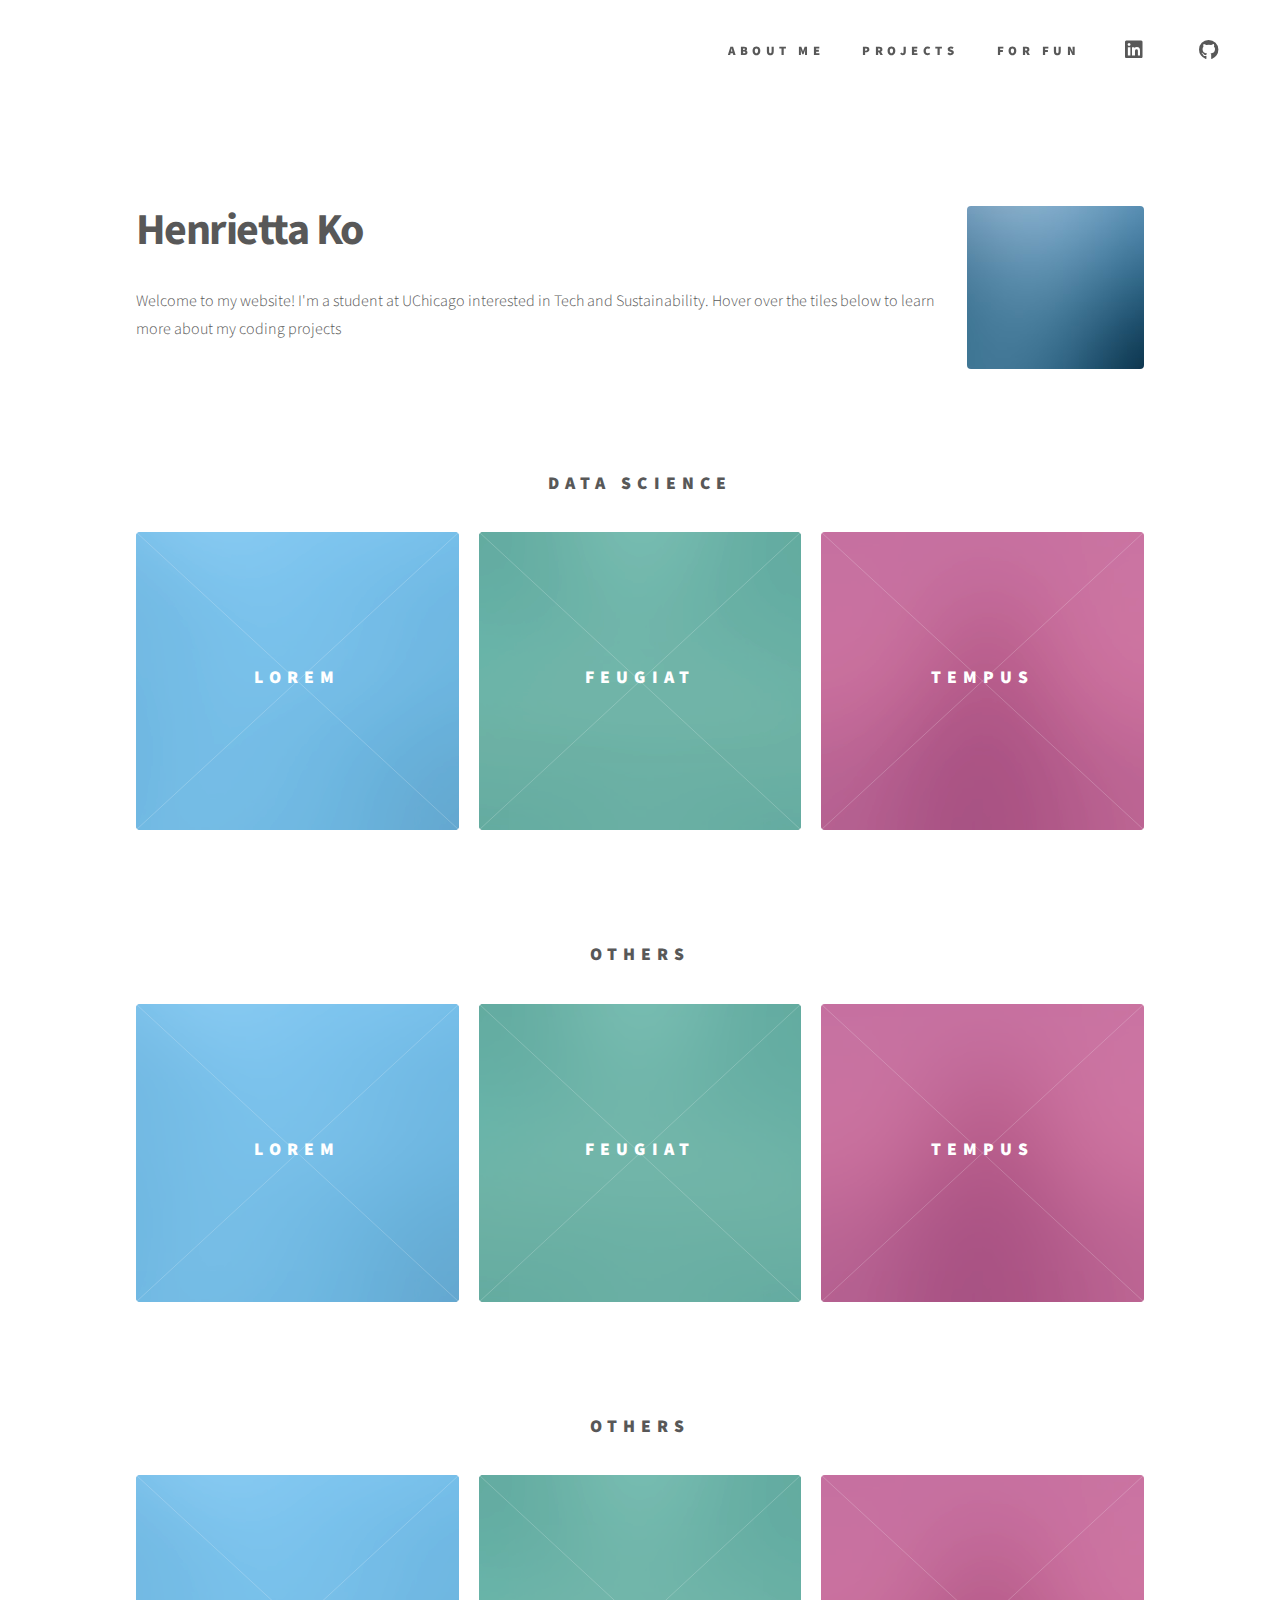
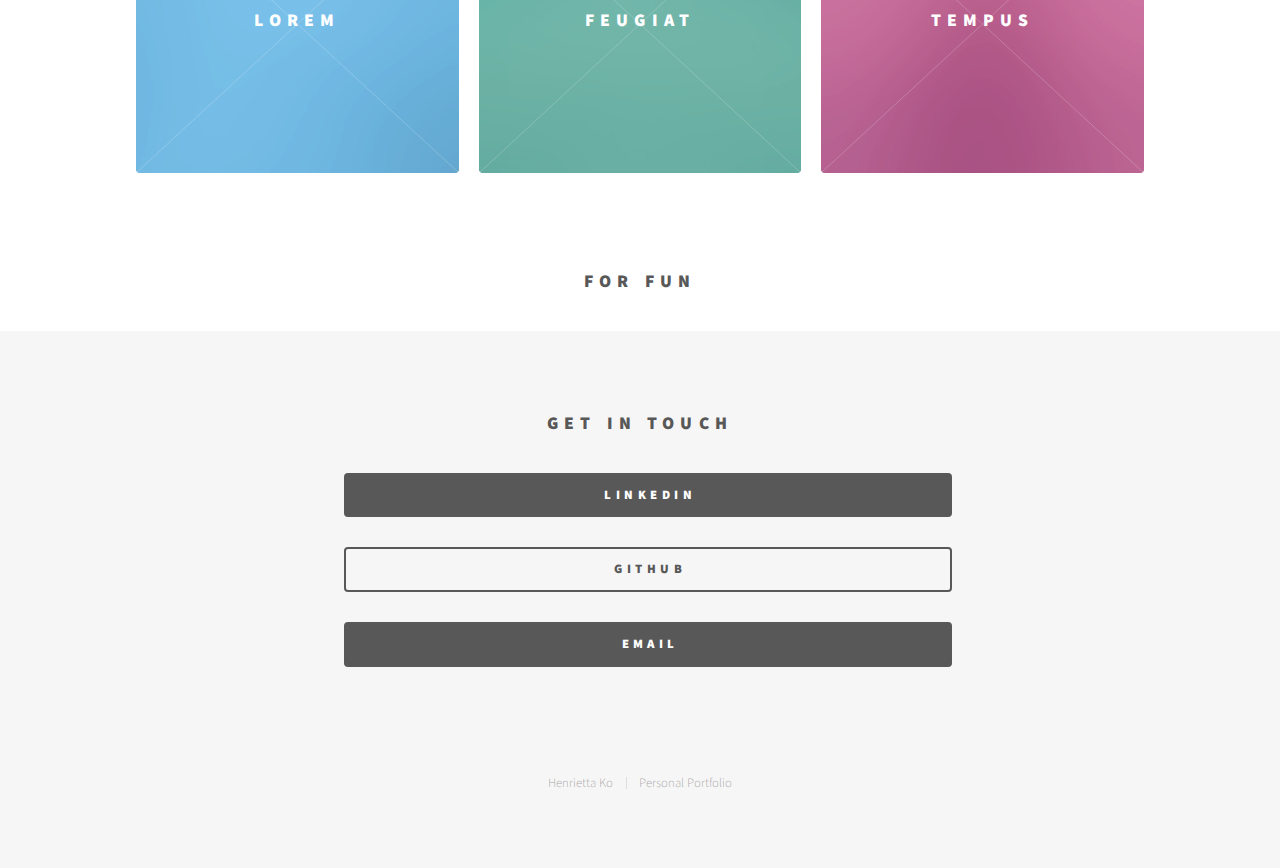
==== commit f92a5a3c: "Before adding links" ====
--- a/index.html
+++ b/index.html
@@ -20,43 +20,41 @@
 					<header id="header">
 						<div class="inner">
 
-							<!-- Logo -->
+							<!-- Logo
 								<a href="index.html" class="logo">
 									<span class="symbol"><img src="images/logo.svg" alt="" /></span><span class="title">Phantom</span>
-								</a>
-
-							<!-- Nav -->
-								<nav>
-									<ul>
-										<li><a href="#menu">Menu</a></li>
-									</ul>
-								</nav>
-
+								</a> -->
+
+                            <!--Nav bar -->
+                            <nav>
+                                <ul>
+                                    <li><a href='#'>About Me</a></li>
+                                    <li><a href='#'>Projects</a></li>
+                                    <li><a href='#'>For Fun</a></li>
+                                    <ul class="icons">
+                                        <li><a href="#" class="icon brands fa-linkedin"><span class="label">LinkedIn</span></a></li>
+                                        <li><a href="#" class="icon brands fa-github"><span class="label">GitHub</span></a></li>
+                                    </ul>
+                                </ul>
+                            </nav>
 						</div>
+                        <br>
+                        <br>
 					</header>
-
-				<!-- Menu -->
-					<nav id="menu">
-						<h2>Menu</h2>
-						<ul>
-							<li><a href="index.html">Home</a></li>
-							<li><a href="generic.html">Ipsum veroeros</a></li>
-							<li><a href="generic.html">Tempus etiam</a></li>
-							<li><a href="generic.html">Consequat dolor</a></li>
-							<li><a href="elements.html">Elements</a></li>
-						</ul>
-					</nav>
 
 				<!-- Main -->
 					<div id="main">
 						<div class="inner">
 							<header>
-								<h1>Henrietta Ko</h1>
-								<p>Welcome to my website! I'm a student at UChicago interested in Tech and Sustainability.
-                                    Hover over the tiles below to learn more about my coding projects
+                                <p><span class="image right"><img src="images/pic15.jpg" alt="" /></span>
+                                    <h1>Henrietta Ko</h1>
+                                    <p>Welcome to my website! I'm a student at UChicago interested in Tech and Sustainability.
+                                        Hover over the tiles below to learn more about my coding projects
+                                    </p>
                                 </p>
-
 							</header>
+                            <br><br><br><br>
+                            <h2>Data Science</h2>
 							<section class="tiles">
 								<article class="style2">
 									<span class="image">
@@ -91,34 +89,16 @@
 										</div>
 									</a>
 								</article>
-								<article class="style5">
-									<span class="image">
-										<img src="images/pic05.jpg" alt="" />
-									</span>
-									<a href="generic.html">
-										<h2>Aliquam</h2>
-										<div class="content">
-											<p>Sed nisl arcu euismod sit amet nisi lorem etiam dolor veroeros et feugiat.</p>
-										</div>
-									</a>
-								</article>
-								<article class="style6">
-									<span class="image">
-										<img src="images/pic06.jpg" alt="" />
-									</span>
-									<a href="generic.html">
-										<h2>Veroeros</h2>
-										<div class="content">
-											<p>Sed nisl arcu euismod sit amet nisi lorem etiam dolor veroeros et feugiat.</p>
-										</div>
-									</a>
-								</article>
+							</section>
+                            <br><br><br><br>
+                            <h2>Others</h2>
+							<section class="tiles">
 								<article class="style2">
 									<span class="image">
-										<img src="images/pic07.jpg" alt="" />
-									</span>
-									<a href="generic.html">
-										<h2>Ipsum</h2>
+										<img src="images/pic02.jpg" alt="" />
+									</span>
+									<a href="generic.html">
+										<h2>Lorem</h2>
 										<div class="content">
 											<p>Sed nisl arcu euismod sit amet nisi lorem etiam dolor veroeros et feugiat.</p>
 										</div>
@@ -126,21 +106,10 @@
 								</article>
 								<article class="style3">
 									<span class="image">
-										<img src="images/pic08.jpg" alt="" />
-									</span>
-									<a href="generic.html">
-										<h2>Dolor</h2>
-										<div class="content">
-											<p>Sed nisl arcu euismod sit amet nisi lorem etiam dolor veroeros et feugiat.</p>
-										</div>
-									</a>
-								</article>
-								<article class="style1">
-									<span class="image">
-										<img src="images/pic09.jpg" alt="" />
-									</span>
-									<a href="generic.html">
-										<h2>Nullam</h2>
+										<img src="images/pic03.jpg" alt="" />
+									</span>
+									<a href="generic.html">
+										<h2>Feugiat</h2>
 										<div class="content">
 											<p>Sed nisl arcu euismod sit amet nisi lorem etiam dolor veroeros et feugiat.</p>
 										</div>
@@ -148,10 +117,48 @@
 								</article>
 								<article class="style4">
 									<span class="image">
-										<img src="images/pic12.jpg" alt="" />
-									</span>
-									<a href="generic.html">
-										<h2>Pretium</h2>
+										<img src="images/pic04.jpg" alt="" />
+									</span>
+									<a href="generic.html">
+										<h2>Tempus</h2>
+										<div class="content">
+											<p>Sed nisl arcu euismod sit amet nisi lorem etiam dolor veroeros et feugiat.</p>
+										</div>
+									</a>
+								</article>
+							</section>
+
+                            <br><br><br><br>
+                            <h2>Others</h2>
+							<section class="tiles">
+								<article class="style2">
+									<span class="image">
+										<img src="images/pic02.jpg" alt="" />
+									</span>
+									<a href="generic.html">
+										<h2>Lorem</h2>
+										<div class="content">
+											<p>Sed nisl arcu euismod sit amet nisi lorem etiam dolor veroeros et feugiat.</p>
+										</div>
+									</a>
+								</article>
+								<article class="style3">
+									<span class="image">
+										<img src="images/pic03.jpg" alt="" />
+									</span>
+									<a href="generic.html">
+										<h2>Feugiat</h2>
+										<div class="content">
+											<p>Sed nisl arcu euismod sit amet nisi lorem etiam dolor veroeros et feugiat.</p>
+										</div>
+									</a>
+								</article>
+								<article class="style4">
+									<span class="image">
+										<img src="images/pic04.jpg" alt="" />
+									</span>
+									<a href="generic.html">
+										<h2>Tempus</h2>
 										<div class="content">
 											<p>Sed nisl arcu euismod sit amet nisi lorem etiam dolor veroeros et feugiat.</p>
 										</div>
@@ -161,43 +168,29 @@
 						</div>
 					</div>
 
+
+                <!-- Photo Gallery -->
+                    <div>
+                        <h2>For Fun</h2>
+                    </div>
+
 				<!-- Footer -->
 					<footer id="footer">
+                        <section>
+                            <h2>Get in Touch</h2>
+                            <div class="row aln-center">
+                                <div class="col-6 col-12-medium">
+                                    <ul class="actions stacked">
+                                        <li><a href="#" class="button primary fit">LinkedIn</a></li>
+                                        <li><a href="#" class="button fit">GitHub</a></li>
+                                        <li><a href="#" class="button primary fit">Email</a></li>
+                                    </ul>
+                                </div>
+                            </div>
+                        </section>
 						<div class="inner">
-							<section>
-								<h2>Get in touch</h2>
-								<form method="post" action="#">
-									<div class="fields">
-										<div class="field half">
-											<input type="text" name="name" id="name" placeholder="Name" />
-										</div>
-										<div class="field half">
-											<input type="email" name="email" id="email" placeholder="Email" />
-										</div>
-										<div class="field">
-											<textarea name="message" id="message" placeholder="Message"></textarea>
-										</div>
-									</div>
-									<ul class="actions">
-										<li><input type="submit" value="Send" class="primary" /></li>
-									</ul>
-								</form>
-							</section>
-							<section>
-								<h2>Follow</h2>
-								<ul class="icons">
-									<li><a href="#" class="icon brands style2 fa-twitter"><span class="label">Twitter</span></a></li>
-									<li><a href="#" class="icon brands style2 fa-facebook-f"><span class="label">Facebook</span></a></li>
-									<li><a href="#" class="icon brands style2 fa-instagram"><span class="label">Instagram</span></a></li>
-									<li><a href="#" class="icon brands style2 fa-dribbble"><span class="label">Dribbble</span></a></li>
-									<li><a href="#" class="icon brands style2 fa-github"><span class="label">GitHub</span></a></li>
-									<li><a href="#" class="icon brands style2 fa-500px"><span class="label">500px</span></a></li>
-									<li><a href="#" class="icon solid style2 fa-phone"><span class="label">Phone</span></a></li>
-									<li><a href="#" class="icon solid style2 fa-envelope"><span class="label">Email</span></a></li>
-								</ul>
-							</section>
 							<ul class="copyright">
-								<li>&copy; Untitled. All rights reserved</li><li>Design: <a href="http://html5up.net">HTML5 UP</a></li>
+								<li>Henrietta Ko</li><li>Personal Portfolio</li>
 							</ul>
 						</div>
 					</footer>
--- a/assets/css/main.css
+++ b/assets/css/main.css
@@ -1,10 +1,10 @@
 @import url(fontawesome-all.min.css);
 @import url("https://fonts.googleapis.com/css?family=Source+Sans+Pro:300,700,900");
 
-/*
-	Phantom by HTML5 UP
-	html5up.net | @ajlkn
-	Free for personal and commercial use under the CCA 3.0 license (html5up.net/license)
+/*
+	Phantom by HTML5 UP
+	html5up.net | @ajlkn
+	Free for personal and commercial use under the CCA 3.0 license (html5up.net/license)
 */
 
 html, body, div, span, applet, object,
@@ -27,7 +27,8 @@
 
 article, aside, details, figcaption, figure,
 footer, header, hgroup, menu, nav, section {
-	display: block;}
+	display: block;
+}
 
 body {
 	line-height: 1;
@@ -35,6 +36,7 @@
 
 ol, ul {
 	list-style: none;
+    text-align: center;
 }
 
 blockquote, q {
@@ -151,7 +153,7 @@
 
 		a:hover {
 			border-bottom-color: transparent;
-			color: #f2849e !important;
+			color: #7EC8E3!important;
 		}
 
 	strong, b {
@@ -209,6 +211,7 @@
 
 	h2 {
 		font-size: 1.1em;
+        text-align: center;
 	}
 
 	h3 {
@@ -1856,8 +1859,8 @@
 			}
 
 			.icon.style2:hover {
-				color: #f2849e;
-				border-color: #f2849e;
+				color: #7EC8E3;
+				border-color: #7EC8E3
 			}
 
 			.icon.style2:active {
@@ -1884,6 +1887,7 @@
 
 		ul li {
 			padding-left: 0.5em;
+            text-align: center;
 		}
 
 		ul.alt {
@@ -1924,8 +1928,6 @@
 		display: flex;
 		cursor: default;
 		list-style: none;
-		margin-left: -1em;
-		padding-left: 0;
 	}
 
 		ul.actions li {
@@ -2170,8 +2172,8 @@
 		input[type="tel"]:focus,
 		select:focus,
 		textarea:focus {
-			border-bottom-color: #f2849e;
-			box-shadow: inset 0 -1px 0 0 #f2849e;
+			border-bottom-color: #7EC8E3;
+			box-shadow: inset 0 -1px 0 0 #7EC8E3;
 		}
 
 	select {
@@ -2275,8 +2277,8 @@
 
 		input[type="checkbox"]:focus + label:before,
 		input[type="radio"]:focus + label:before {
-			border-color: #f2849e;
-			box-shadow: 0 0 0 1px #f2849e;
+			border-color: #7EC8E3;
+			box-shadow: 0 0 0 1px #7EC8E3;
 		}
 
 	input[type="checkbox"] + label:before {
@@ -2308,6 +2310,43 @@
 			padding: 0;
 		}
 
+/* Icons */
+/* Icons */
+
+ul.icons {
+    cursor: default;
+    list-style: none;
+    padding-left: 0;
+}
+
+    ul.icons li {
+        display: inline-block;
+        padding: 0 0.5rem 0 0;
+        vertical-align: middle;
+    }
+
+        ul.icons li:last-child {
+            padding-right: 0;
+        }
+
+        ul.icons li .icon:before {
+            width: 2.25rem;
+            height: 2.25rem;
+            line-height: 2.25rem;
+            display: inline-block;
+            text-align: center;
+            border-radius: 100%;
+            font-size: 1.25rem;
+        }
+
+    ul.icons.alt li .icon:before {
+        -moz-transition: color 0.2s ease-in-out, background-color 0.2s ease-in-out, border-color 0.2s ease-in-out, box-shadow 0.2s ease-in-out;
+        -webkit-transition: color 0.2s ease-in-out, background-color 0.2s ease-in-out, border-color 0.2s ease-in-out, box-shadow 0.2s ease-in-out;
+        -ms-transition: color 0.2s ease-in-out, background-color 0.2s ease-in-out, border-color 0.2s ease-in-out, box-shadow 0.2s ease-in-out;
+        transition: color 0.2s ease-in-out, background-color 0.2s ease-in-out, border-color 0.2s ease-in-out, box-shadow 0.2s ease-in-out;
+        font-size: 1rem;
+    }
+
 /* Image */
 
 	.image {
@@ -2323,7 +2362,7 @@
 		}
 
 		.image.left, .image.right {
-			max-width: 40%;
+			max-width: 60%;
 		}
 
 			.image.left img, .image.right img {
@@ -2494,8 +2533,8 @@
 		input[type="button"]:hover,
 		button:hover,
 		.button:hover {
-			color: #f2849e !important;
-			box-shadow: inset 0 0 0 2px #f2849e;
+			color: #000C66 !important;
+			box-shadow: inset 0 0 0 2px #7EC8E3
 		}
 
 		input[type="submit"]:active,
@@ -2530,6 +2569,7 @@
 			box-shadow: none;
 			background-color: #585858;
 			color: #ffffff !important;
+            text-align: center;
 		}
 
 			input[type="submit"].primary:hover,
@@ -2537,7 +2577,7 @@
 			input[type="button"].primary:hover,
 			button.primary:hover,
 			.button.primary:hover {
-				background-color: #f2849e;
+				background-color: #7EC8E3
 			}
 
 			input[type="submit"].primary:active,
@@ -2572,7 +2612,7 @@
 		-webkit-flex-wrap: wrap;
 		-ms-flex-wrap: wrap;
 		flex-wrap: wrap;
-		postiion: relative;
+		position: relative;
 		margin: -2.5em 0 0 -2.5em;
 	}
 
@@ -2583,7 +2623,7 @@
 			transition: transform 0.5s ease, opacity 0.5s ease;
 			position: relative;
 			width: calc(33.33333% - 2.5em);
-			margin: 2.5em 0 0 2.5em;
+			margin: 1em 0 0 2.5em;
 		}
 
 			.tiles article > .image {
@@ -2706,11 +2746,15 @@
 					}
 
 			.tiles article.style1 > .image:before {
-				background-color: #f2849e;
+				background-color: #7EC8E3
+
+;
+                width: 50%;
 			}
 
 			.tiles article.style2 > .image:before {
 				background-color: #7ecaf6;
+
 			}
 
 			.tiles article.style3 > .image:before {
@@ -3326,4 +3370,4 @@
 				padding: 0 1.25em;
 			}
 
-		}+		}
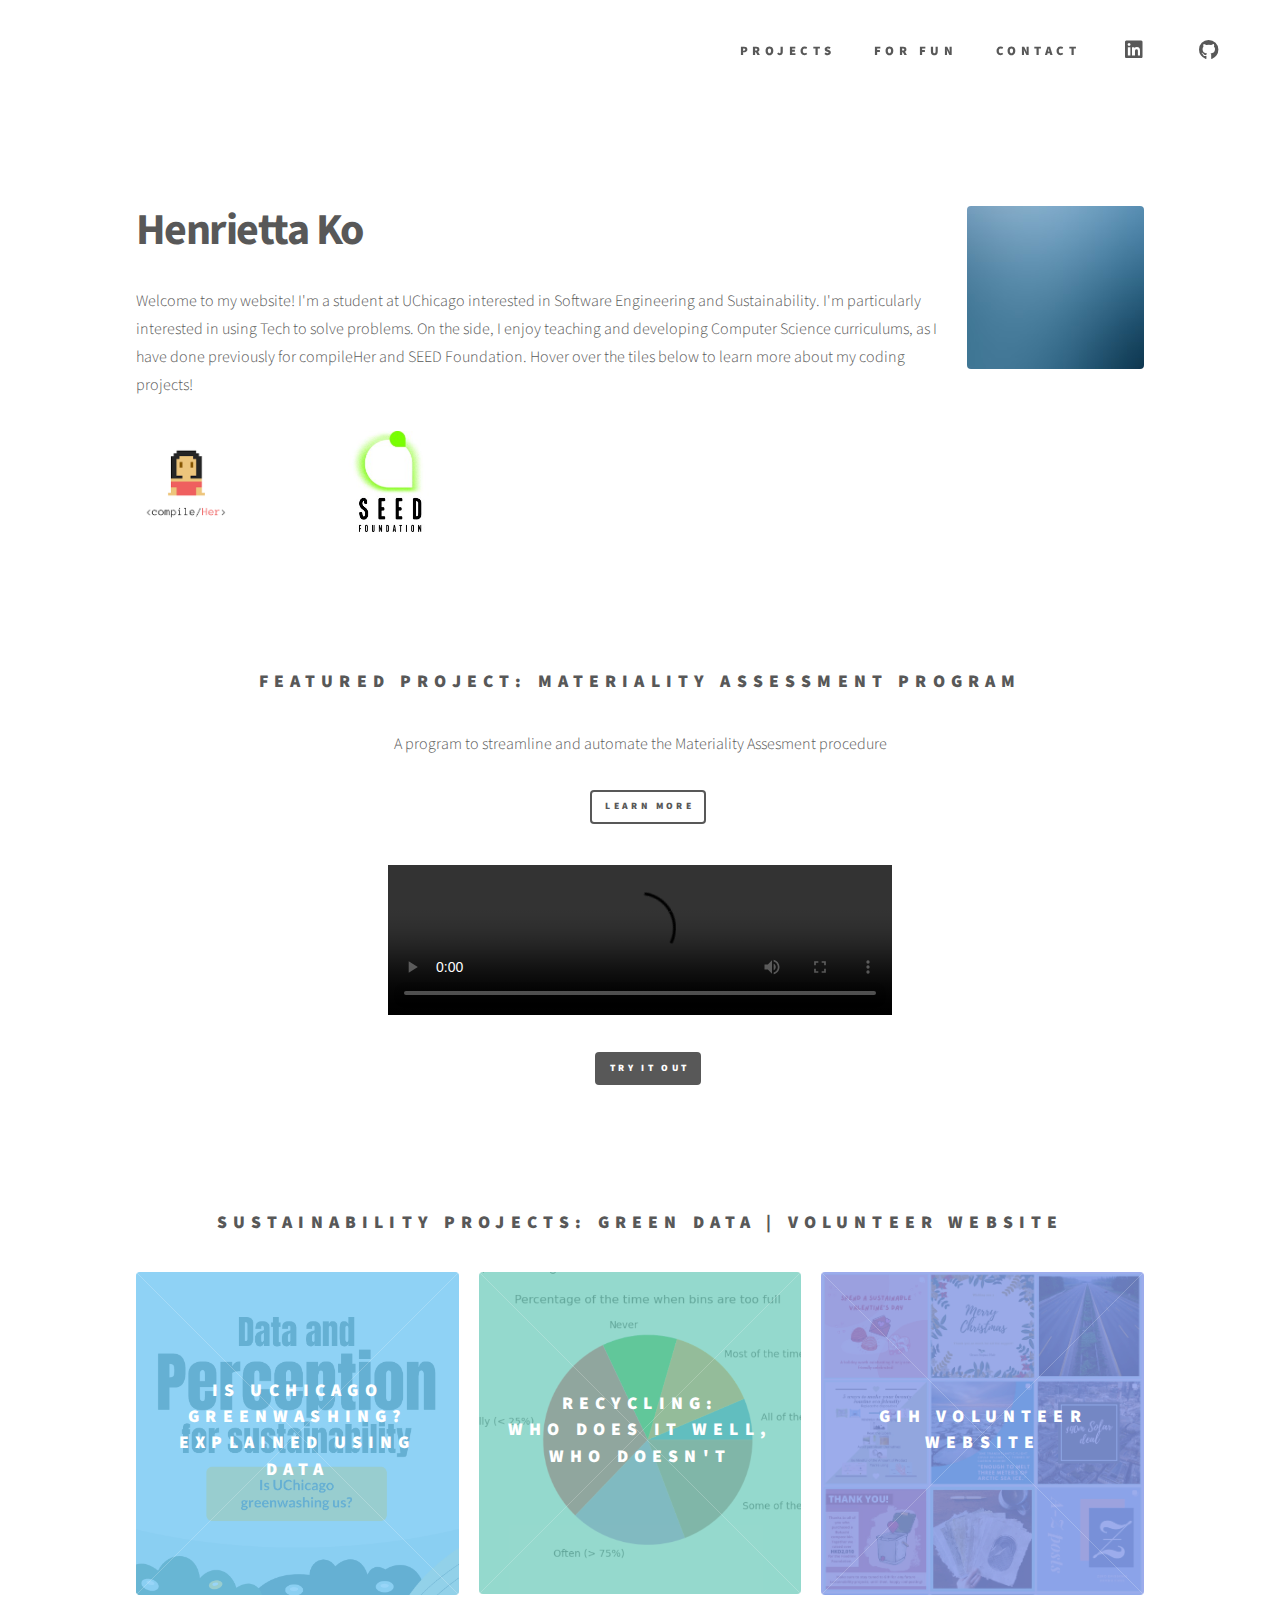
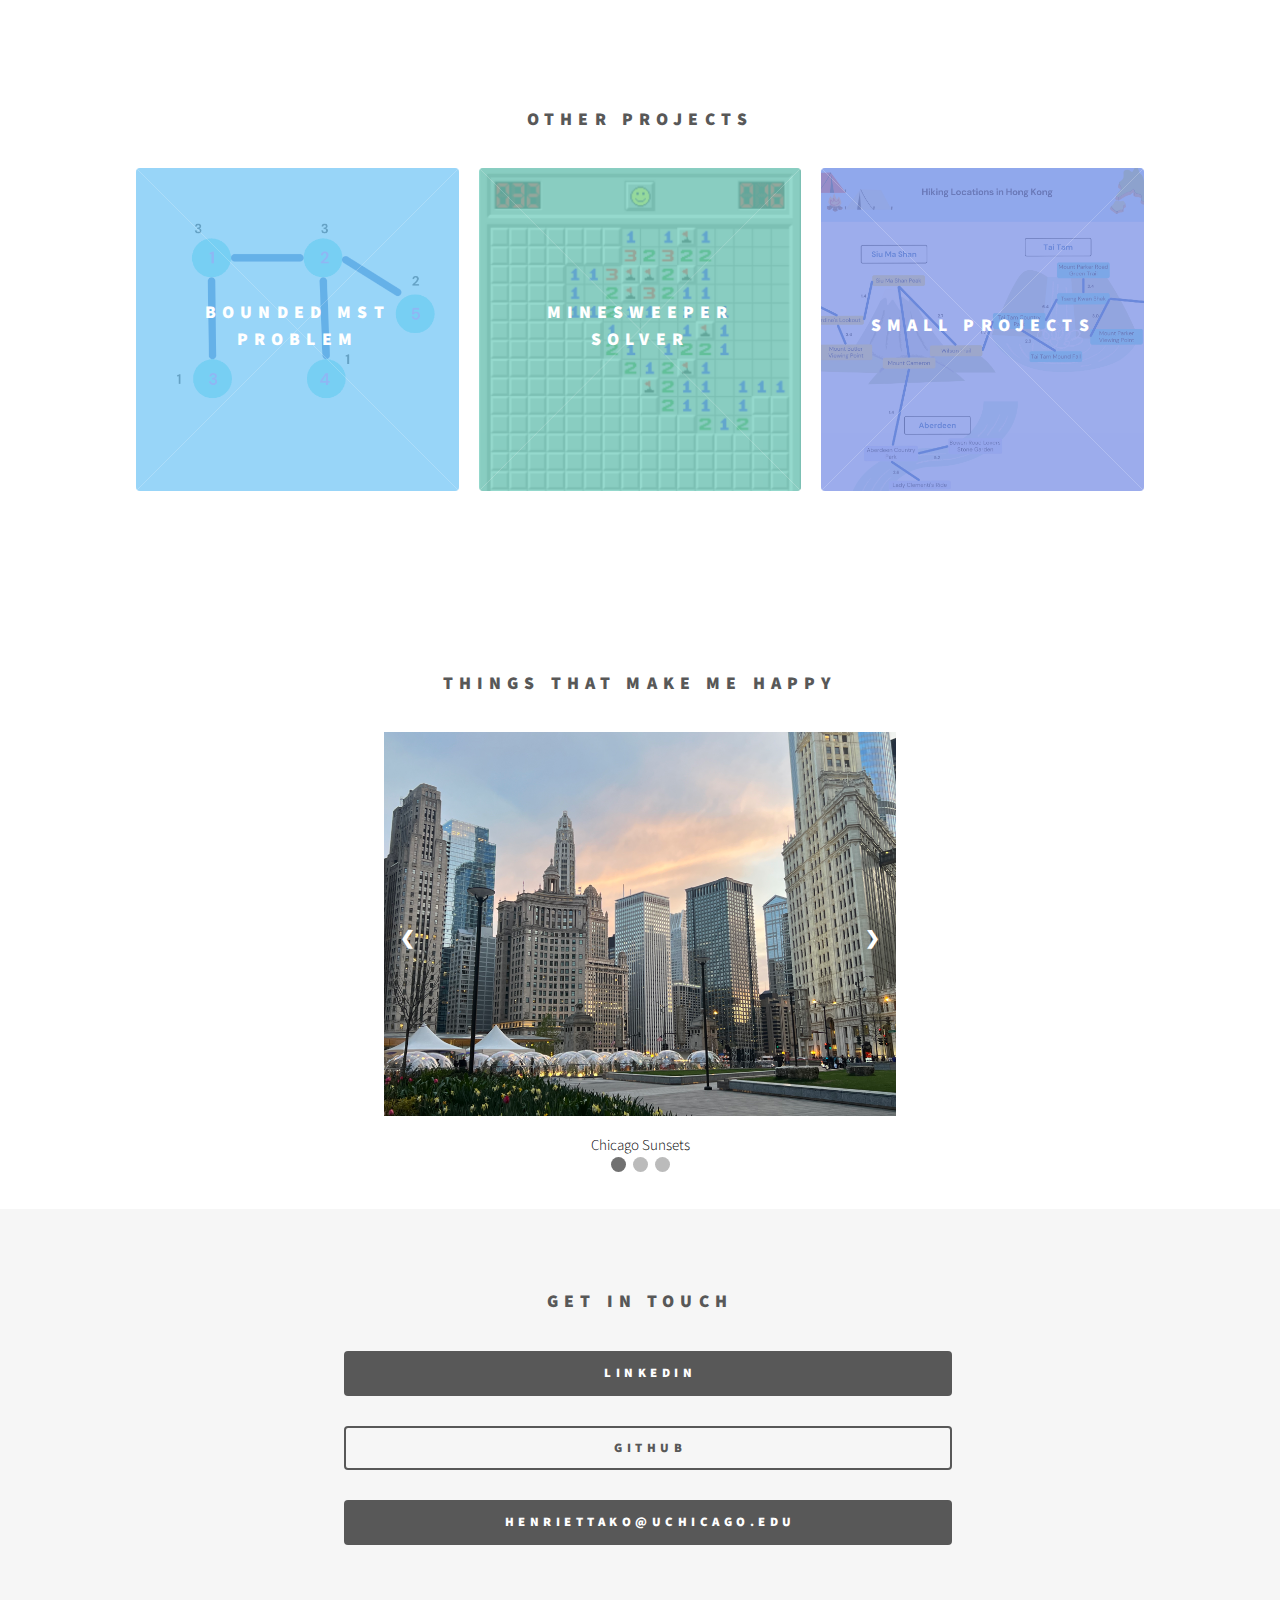
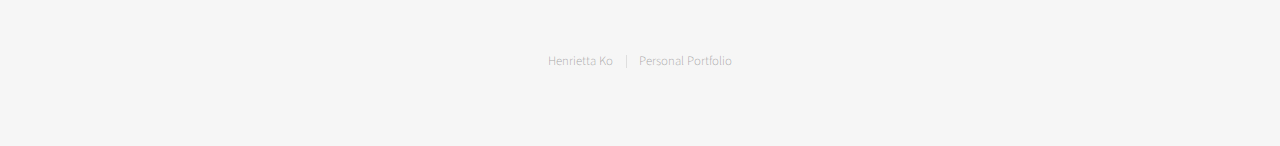
==== commit b4069e13: "Adding new website" ====
--- a/index.html
+++ b/index.html
@@ -11,198 +11,229 @@
 		<meta name="viewport" content="width=device-width, initial-scale=1, user-scalable=no" />
 		<link rel="stylesheet" href="assets/css/main.css" />
 		<noscript><link rel="stylesheet" href="assets/css/noscript.css" /></noscript>
+        <style>
+            a {
+                border: none;
+            }
+        </style>
 	</head>
 	<body class="is-preload">
 		<!-- Wrapper -->
 			<div id="wrapper">
 
 				<!-- Header -->
-					<header id="header">
-						<div class="inner">
-
-							<!-- Logo
-								<a href="index.html" class="logo">
-									<span class="symbol"><img src="images/logo.svg" alt="" /></span><span class="title">Phantom</span>
-								</a> -->
-
-                            <!--Nav bar -->
-                            <nav>
-                                <ul>
-                                    <li><a href='#'>About Me</a></li>
-                                    <li><a href='#'>Projects</a></li>
-                                    <li><a href='#'>For Fun</a></li>
-                                    <ul class="icons">
-                                        <li><a href="#" class="icon brands fa-linkedin"><span class="label">LinkedIn</span></a></li>
-                                        <li><a href="#" class="icon brands fa-github"><span class="label">GitHub</span></a></li>
-                                    </ul>
+                <header id="header">
+                    <div class="inner">
+
+                        <!--Nav bar -->
+                        <nav>
+                            <ul>
+                                <li><a href='#featured-projects'>Projects</a></li>
+                                <li><a href='#for-fun'>For Fun</a></li>
+                                <li><a href='#contact'>Contact</a></li>
+                                <ul class="icons">
+                                    <li><a href="https://www.linkedin.com/in/henrietta-ko/" class="icon brands fa-linkedin"><span class="label">LinkedIn</span></a></li>
+                                    <li><a href="https://github.com/henrietta-k" class="icon brands fa-github"><span class="label">GitHub</span></a></li>
                                 </ul>
-                            </nav>
-						</div>
-                        <br>
-                        <br>
-					</header>
+                            </ul>
+                        </nav>
+                    </div>
+                    <br>
+                    <br>
+                </header>
 
 				<!-- Main -->
-					<div id="main">
-						<div class="inner">
-							<header>
-                                <p><span class="image right"><img src="images/pic15.jpg" alt="" /></span>
-                                    <h1>Henrietta Ko</h1>
-                                    <p>Welcome to my website! I'm a student at UChicago interested in Tech and Sustainability.
-                                        Hover over the tiles below to learn more about my coding projects
-                                    </p>
+                <div id="main">
+                    <div class="inner">
+                        <header>
+                            <p><span class="image right"><img src="images/pic15.jpg" alt="" /></span>
+                                <h1>Henrietta Ko</h1>
+                                <p>Welcome to my website! I'm a student at UChicago interested in Software Engineering and Sustainability.
+                                    I'm particularly interested in using Tech to solve problems. On the side, I enjoy teaching and
+                                    developing Computer Science curriculums, as I have done previously for compileHer and
+                                    SEED Foundation. Hover over the tiles below to learn more about my coding projects!
                                 </p>
-							</header>
-                            <br><br><br><br>
-                            <h2>Data Science</h2>
-							<section class="tiles">
-								<article class="style2">
-									<span class="image">
-										<img src="images/pic02.jpg" alt="" />
-									</span>
-									<a href="generic.html">
-										<h2>Lorem</h2>
-										<div class="content">
-											<p>Sed nisl arcu euismod sit amet nisi lorem etiam dolor veroeros et feugiat.</p>
-										</div>
-									</a>
-								</article>
-								<article class="style3">
-									<span class="image">
-										<img src="images/pic03.jpg" alt="" />
-									</span>
-									<a href="generic.html">
-										<h2>Feugiat</h2>
-										<div class="content">
-											<p>Sed nisl arcu euismod sit amet nisi lorem etiam dolor veroeros et feugiat.</p>
-										</div>
-									</a>
-								</article>
-								<article class="style4">
-									<span class="image">
-										<img src="images/pic04.jpg" alt="" />
-									</span>
-									<a href="generic.html">
-										<h2>Tempus</h2>
-										<div class="content">
-											<p>Sed nisl arcu euismod sit amet nisi lorem etiam dolor veroeros et feugiat.</p>
-										</div>
-									</a>
-								</article>
-							</section>
-                            <br><br><br><br>
-                            <h2>Others</h2>
-							<section class="tiles">
-								<article class="style2">
-									<span class="image">
-										<img src="images/pic02.jpg" alt="" />
-									</span>
-									<a href="generic.html">
-										<h2>Lorem</h2>
-										<div class="content">
-											<p>Sed nisl arcu euismod sit amet nisi lorem etiam dolor veroeros et feugiat.</p>
-										</div>
-									</a>
-								</article>
-								<article class="style3">
-									<span class="image">
-										<img src="images/pic03.jpg" alt="" />
-									</span>
-									<a href="generic.html">
-										<h2>Feugiat</h2>
-										<div class="content">
-											<p>Sed nisl arcu euismod sit amet nisi lorem etiam dolor veroeros et feugiat.</p>
-										</div>
-									</a>
-								</article>
-								<article class="style4">
-									<span class="image">
-										<img src="images/pic04.jpg" alt="" />
-									</span>
-									<a href="generic.html">
-										<h2>Tempus</h2>
-										<div class="content">
-											<p>Sed nisl arcu euismod sit amet nisi lorem etiam dolor veroeros et feugiat.</p>
-										</div>
-									</a>
-								</article>
-							</section>
-
-                            <br><br><br><br>
-                            <h2>Others</h2>
-							<section class="tiles">
-								<article class="style2">
-									<span class="image">
-										<img src="images/pic02.jpg" alt="" />
-									</span>
-									<a href="generic.html">
-										<h2>Lorem</h2>
-										<div class="content">
-											<p>Sed nisl arcu euismod sit amet nisi lorem etiam dolor veroeros et feugiat.</p>
-										</div>
-									</a>
-								</article>
-								<article class="style3">
-									<span class="image">
-										<img src="images/pic03.jpg" alt="" />
-									</span>
-									<a href="generic.html">
-										<h2>Feugiat</h2>
-										<div class="content">
-											<p>Sed nisl arcu euismod sit amet nisi lorem etiam dolor veroeros et feugiat.</p>
-										</div>
-									</a>
-								</article>
-								<article class="style4">
-									<span class="image">
-										<img src="images/pic04.jpg" alt="" />
-									</span>
-									<a href="generic.html">
-										<h2>Tempus</h2>
-										<div class="content">
-											<p>Sed nisl arcu euismod sit amet nisi lorem etiam dolor veroeros et feugiat.</p>
-										</div>
-									</a>
-								</article>
-							</section>
-						</div>
-					</div>
-
-
-                <!-- Photo Gallery -->
-                    <div>
-                        <h2>For Fun</h2>
-                    </div>
-
-				<!-- Footer -->
-					<footer id="footer">
-                        <section>
-                            <h2>Get in Touch</h2>
+                            <a href="http://compileher.com/">
+                                <img class="thumbnail" src="images/compileher.jpeg" alt="compileHer" width="10%" height="auto"/>
+                            </a>
+                            <a href="https://seedfoundation.hk/">
+                                <img class="thumbnail" src="images/seedfoundation.jpeg" alt="SEED Foundation" width="10%" height="auto"/>
+                            </a>
+                            </p>
+                        </header>
+
+                        <br><br><br><br>
+                        <div class="featured-project">
+                            <a id="featured-projects">
+                                <h2>Featured Project: Materiality Assessment Program</h2>
+                            </a>
+                            <div class="content">
+                                <p>A program to streamline and automate the Materiality Assesment procedure</p>
+                            </div>
                             <div class="row aln-center">
                                 <div class="col-6 col-12-medium">
                                     <ul class="actions stacked">
-                                        <li><a href="#" class="button primary fit">LinkedIn</a></li>
-                                        <li><a href="#" class="button fit">GitHub</a></li>
-                                        <li><a href="#" class="button primary fit">Email</a></li>
+                                        <li><a href="materiality-project.html" class="button small">Learn More</a></li>
                                     </ul>
                                 </div>
                             </div>
+                            <video width="50%" height="auto" controls>
+                                <source src="movie.mp4" type="video/mp4">
+                            </video>
+                            <br><br>
+                            <div class="row aln-center">
+                                <div class="col-6 col-12-medium">
+                                    <ul class="actions stacked">
+                                        <li><a href="https://materialassessmentprogram.pythonanywhere.com/start" class="button primary small">Try It Out</a></li>
+                                    </ul>
+                                </div>
+                            </div>
+                        </div>
+                        <br><br><br>
+                        <h2>Sustainability Projects: Green Data | Volunteer Website</h2>
+                        <section class="tiles">
+                            <article class="style2">
+                                <span class="image">
+                                    <img src="images/member-talk.jpg" alt="" />
+                                </span>
+                                <a href="data-science-projects.html">
+                                    <h2>Is UChicago greenwashing? Explained Using Data</h2>
+                                    <div class="content">
+                                        <p>Presenting our findings on sustainability to UChicago</p>
+                                    </div>
+                                </a>
+                            </article>
+                            <article class="style3">
+                                <span class="image">
+                                    <img src="images/cwr.jpg" alt="" />
+                                </span>
+                                <a href="data-science-projects.html#recycling-data-project">
+                                    <h2>Recycling: <br> Who Does It Well, Who Doesn't</h2>
+                                    <div class="content">
+                                        <p>Identifying property managements companies that need to do better</p>
+                                    </div>
+                                </a>
+                            </article>
+                            <article class="style6">
+                                <span class="image">
+                                    <img src="images/gih.jpg" alt="" />
+                                </span>
+                                <a href="gih-website.html">
+                                    <h2>GIH Volunteer Website</h2>
+                                    <div class="content">
+                                        <p>Website to connect youth to volunteer opportunities</p>
+                                    </div>
+                                </a>
+                            </article>
                         </section>
-						<div class="inner">
-							<ul class="copyright">
-								<li>Henrietta Ko</li><li>Personal Portfolio</li>
-							</ul>
-						</div>
-					</footer>
-
+
+                        <br><br><br><br>
+                        <h2>Other Projects</h2>
+                        <section class="tiles">
+                            <article class="style2">
+                                <span class="image">
+                                    <img src="images/bounded-mst.png" alt="" />
+                                </span>
+                                <a href="solver-projects.html">
+                                    <h2>Bounded MST Problem</h2>
+                                    <div class="content">
+                                        <p>Solving an NP-Complete problem</p>
+                                    </div>
+                                </a>
+                            </article>
+                            <article class="style3">
+                                <span class="image">
+                                    <img src="images/minesweeper.jpg" alt="" />
+                                </span>
+                                <a href="solver-projects.html#minesweeper-solver">
+                                    <h2>Minesweeper Solver</h2>
+                                    <div class="content">
+                                        <p>Solving the Minesweeper game to help you win</p>
+                                    </div>
+                                </a>
+                            </article>
+                            <article class="style6">
+                                <span class="image">
+                                    <img src="images/small-projects.jpg" alt="" />
+                                </span>
+                                <a href="other-projects.html">
+                                    <h2>Small Projects</h2>
+                                    <div class="content">
+                                        <p>Other projects that I've done for fun!</p>
+                                    </div>
+                                </a>
+                            </article>
+                        </section>
+                    </div>
+                </div>
+
+                <!-- Photo Gallery -->
+                <div>
+                    <br><br><br>
+                    <h2 id="for-fun">Things that make me happy</h2>
+                    <!-- Slideshow container -->
+                    <div class="slideshow-container">
+
+                        <!-- Full-width images with number and caption text -->
+                        <div class="mySlides fade">
+                            <img src="images/chicago.jpg" style="width:100%">
+                            <div class="text">Chicago Sunsets</div>
+                        </div>
+
+                        <div class="mySlides fade">
+                            <img src="images/japanese-food.jpg" style="width:100%">
+                            <div class="text">Food</div>
+                        </div>
+
+                        <div class="mySlides fade">
+                            <img src="images/kasama.jpg" style="width:100%">
+                            <div class="text">Restaurant hopping</div>
+                        </div>
+
+                        <!-- Next and previous buttons -->
+                        <a class="prev" onclick="plusSlides(-1)">&#10094;</a>
+                        <a class="next" onclick="plusSlides(1)">&#10095;</a>
+                    </div>
+                    <br>
+
+                    <!-- The dots/circles -->
+                    <div style="text-align:center">
+                        <span class="dot" onclick="currentSlide(1)"></span>
+                        <span class="dot" onclick="currentSlide(2)"></span>
+                        <span class="dot" onclick="currentSlide(3)"></span>
+                    </div>
+                    <br>
+                </div>
+
+				<!-- Footer -->
+                <footer id="footer">
+                    <section>
+                        <h2 id="contact">Get in Touch</h2>
+                        <div class="row aln-center">
+                            <div class="col-6 col-12-medium">
+                                <ul class="actions stacked">
+                                    <li><a href="https://www.linkedin.com/in/henrietta-ko/" class="button primary fit">LinkedIn</a></li>
+                                    <li><a href="https://github.com/henrietta-k" class="button fit">GitHub</a></li>
+                                    <li><a href="#" class="button primary fit">henriettako@uchicago.edu</a></li>
+                                </ul>
+                            </div>
+                        </div>
+                    </section>
+                    <div class="inner">
+                        <ul class="copyright">
+                            <li>Henrietta Ko</li><li>Personal Portfolio</li>
+                        </ul>
+                    </div>
+                </footer>
 			</div>
 
 		<!-- Scripts -->
-			<script src="assets/js/jquery.min.js"></script>
-			<script src="assets/js/browser.min.js"></script>
-			<script src="assets/js/breakpoints.min.js"></script>
-			<script src="assets/js/util.js"></script>
-			<script src="assets/js/main.js"></script>
+        <script src="assets/js/jquery.min.js"></script>
+        <script src="assets/js/browser.min.js"></script>
+        <script src="assets/js/breakpoints.min.js"></script>
+        <script src="assets/js/util.js"></script>
+        <script src="assets/js/main.js"></script>
+        <script src="assets/js/slideshow.js"></script>
 
 	</body>
 </html>--- a/assets/css/main.css
+++ b/assets/css/main.css
@@ -2348,6 +2348,12 @@
     }
 
 /* Image */
+
+
+    /* Thumbnail image on homepage */
+    img.thumbnail {
+        margin-right: 100px;
+    }
 
 	.image {
 		border-radius: 4px;
@@ -3371,3 +3377,82 @@
 			}
 
 		}
+
+/* iframe */
+
+iframe{
+    display: block;
+    margin: auto;
+}
+
+
+* {box-sizing:border-box}
+
+
+/* SOURCE: https://www.w3schools.com/howto/howto_js_slideshow.asp */
+
+/* Slideshow container */
+.slideshow-container {
+  max-width: 40%;
+  position: relative;
+  margin: auto;
+}
+
+/* Hide the images by default */
+.mySlides {
+  display: none;
+}
+
+/* Next & previous buttons */
+.prev, .next {
+  cursor: pointer;
+  position: absolute;
+  top: 50%;
+  width: auto;
+  margin-top: -22px;
+  padding: 16px;
+  color: white;
+  font-weight: bold;
+  font-size: 18px;
+  transition: 0.6s ease;
+  border-radius: 0 3px 3px 0;
+  user-select: none;
+}
+
+/* Position the "next button" to the right */
+.next {
+  right: 0;
+  border-radius: 3px 0 0 3px;
+}
+
+/* Caption text */
+.text {
+  color: black;
+  font-size: 15px;
+  padding: 8px 12px;
+  position: absolute;
+  width: 100%;
+  text-align: center;
+}
+
+/* The dots/bullets/indicators */
+.dot {
+  cursor: pointer;
+  height: 15px;
+  width: 15px;
+  margin: 0 2px;
+  background-color: #bbb;
+  border-radius: 50%;
+  display: inline-block;
+  transition: background-color 0.6s ease;
+}
+
+.active, .dot:hover {
+  background-color: #717171;
+}
+
+
+/* Others */
+div.featured-project {
+    text-align: center;
+}
